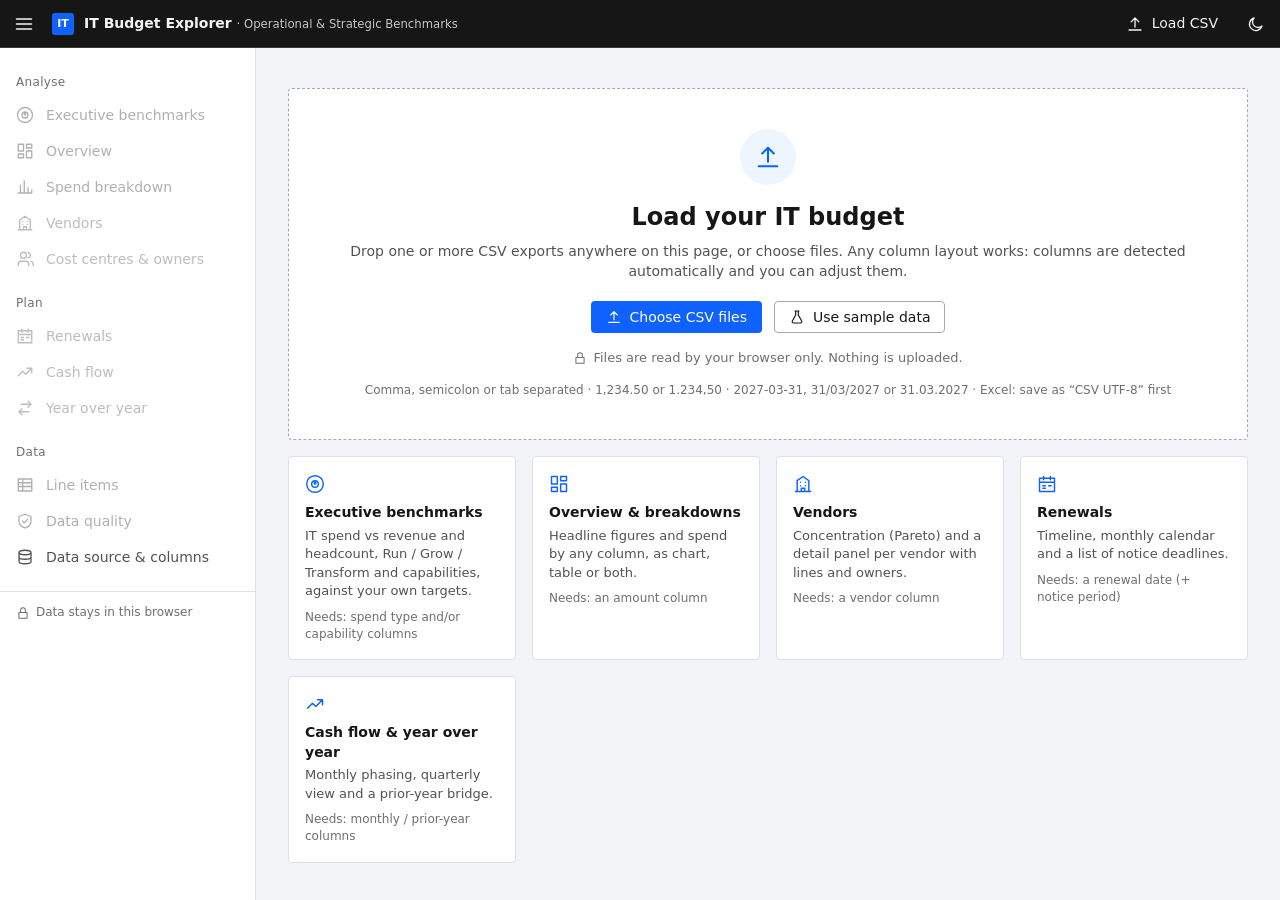
==== projects/it-budget-dashboard/explorer/budget-explorer.html @ b2c14c20 "feat: integrate Gemini's executive benchmarks into the budget explorer Adds the Executive benchmarks" ====
<!doctype html>
<html lang="en">
<head>
<meta charset="utf-8">
<meta name="viewport" content="width=device-width, initial-scale=1">
<title>IT Budget Explorer</title>
<meta name="description" content="Explore an IT budget for licences, services and hardware from any CSV. Includes Executive Benchmarks. Runs entirely in the browser.">
<style>
/* =====================================================================
   Design tokens. Structure follows IBM Carbon (UI shell, data table,
   tags, categorical palette) and Fluent 2 (overlay drawer). No external
   fonts or libraries, so the page works offline on a locked-down network.
   ===================================================================== */
:root {
  --font: "IBM Plex Sans", "Segoe UI", system-ui, -apple-system, Roboto, "Helvetica Neue", Arial, sans-serif;
  --bg:#f2f4f8; --layer:#ffffff; --layer-2:#f6f7f9; --layer-hover:#e8ebef; --selected:#e0e6ee;
  --border:#dde1e6; --border-strong:#a2a9b0; --text:#161616; --text-2:#525252; --text-3:#6f6f6f;
  --primary:#0f62fe; --primary-hover:#0050e6; --primary-weak:#edf5ff; --link:#0f62fe; --on-primary:#ffffff;
  --header:#161616; --header-text:#f4f4f4; --header-2:#c6c6c6; --header-hover:#2c2c2c; --header-border:#393939;
  --nav-bg:#ffffff; --scrim:rgba(22,22,22,.5);
  --bar:#0f62fe; --other:#a8a8a8; --grid:#e8e8e8; --up:#da1e28; --down:#198038;
  --run:#0f62fe; --grow:#8a3ffc; --transform:#007d79; --rgt-ink:#ffffff;
  --c1:#6929c4; --c2:#1192e8; --c3:#005d5d; --c4:#9f1853; --c5:#fa4d56; --c6:#570408; --c7:#198038; --c8:#002d9c;
  --urg-passed:#da1e28; --urg-30:#eb6200; --urg-60:#d2a106; --urg-90:#8d8d8d; --urg-later:#78a9ff;
  --tag-red-bg:#ffd7d9; --tag-red:#a2191f; --tag-orange-bg:#ffe2cc; --tag-orange:#8a3800;
  --tag-yellow-bg:#fcf4d6; --tag-yellow:#684e00; --tag-green-bg:#defbe6; --tag-green:#0e6027;
  --tag-blue-bg:#d0e2ff; --tag-blue:#0043ce; --tag-gray-bg:#e0e0e0; --tag-gray:#393939;
  --tag-purple-bg:#e8daff; --tag-purple:#6929c4;
  --shadow-drawer:-8px 0 24px rgba(0,0,0,.18); --radius:4px; color-scheme:light;
}
@media (prefers-color-scheme: dark) { :root:not([data-theme="light"]) {
  --bg:#161616; --layer:#262626; --layer-2:#2e2e2e; --layer-hover:#333333; --selected:#393939;
  --border:#393939; --border-strong:#6f6f6f; --text:#f4f4f4; --text-2:#c6c6c6; --text-3:#8d8d8d;
  --primary:#0f62fe; --primary-hover:#0353e9; --primary-weak:#0b2350; --link:#78a9ff;
  --header:#161616; --header-border:#393939; --nav-bg:#1e1e1e; --scrim:rgba(0,0,0,.6);
  --bar:#4589ff; --other:#6f6f6f; --grid:#333333; --up:#fa4d56; --down:#42be65;
  --run:#78a9ff; --grow:#be95ff; --transform:#3ddbd9; --rgt-ink:#161616;
  --c1:#8a3ffc; --c2:#33b1ff; --c3:#08bdba; --c4:#ff7eb6; --c5:#fa4d56; --c6:#d4bbff; --c7:#6fdc8c; --c8:#4589ff;
  --urg-later:#4589ff;
  --tag-red-bg:#a2191f; --tag-red:#ffd7d9; --tag-orange-bg:#8a3800; --tag-orange:#ffe2cc;
  --tag-yellow-bg:#684e00; --tag-yellow:#fcf4d6; --tag-green-bg:#0e6027; --tag-green:#defbe6;
  --tag-blue-bg:#0043ce; --tag-blue:#d0e2ff; --tag-gray-bg:#525252; --tag-gray:#f4f4f4;
  --tag-purple-bg:#6929c4; --tag-purple:#e8daff; --shadow-drawer:-8px 0 24px rgba(0,0,0,.5); color-scheme:dark; } }
:root[data-theme="dark"] {
  --bg:#161616; --layer:#262626; --layer-2:#2e2e2e; --layer-hover:#333333; --selected:#393939;
  --border:#393939; --border-strong:#6f6f6f; --text:#f4f4f4; --text-2:#c6c6c6; --text-3:#8d8d8d;
  --primary:#0f62fe; --primary-hover:#0353e9; --primary-weak:#0b2350; --link:#78a9ff;
  --header:#161616; --header-border:#393939; --nav-bg:#1e1e1e; --scrim:rgba(0,0,0,.6);
  --bar:#4589ff; --other:#6f6f6f; --grid:#333333; --up:#fa4d56; --down:#42be65;
  --run:#78a9ff; --grow:#be95ff; --transform:#3ddbd9; --rgt-ink:#161616;
  --c1:#8a3ffc; --c2:#33b1ff; --c3:#08bdba; --c4:#ff7eb6; --c5:#fa4d56; --c6:#d4bbff; --c7:#6fdc8c; --c8:#4589ff;
  --urg-later:#4589ff;
  --tag-red-bg:#a2191f; --tag-red:#ffd7d9; --tag-orange-bg:#8a3800; --tag-orange:#ffe2cc;
  --tag-yellow-bg:#684e00; --tag-yellow:#fcf4d6; --tag-green-bg:#0e6027; --tag-green:#defbe6;
  --tag-blue-bg:#0043ce; --tag-blue:#d0e2ff; --tag-gray-bg:#525252; --tag-gray:#f4f4f4;
  --tag-purple-bg:#6929c4; --tag-purple:#e8daff; --shadow-drawer:-8px 0 24px rgba(0,0,0,.5); color-scheme:dark; }

* { box-sizing:border-box; }
html, body { height:100%; }
body { margin:0; background:var(--bg); color:var(--text); font:14px/1.43 var(--font); font-variant-numeric:tabular-nums; -webkit-text-size-adjust:100%; }
button, input, select { font:inherit; color:inherit; }
button { cursor:pointer; }
a { color:var(--link); text-decoration:none; } a:hover { text-decoration:underline; }
:focus-visible { outline:2px solid var(--primary); outline-offset:-2px; }
[hidden] { display:none !important; }
.icon { flex:none; vertical-align:middle; }

/* ---------- shell ---------- */
.shell { display:grid; grid-template-rows:48px minmax(0,1fr); grid-template-columns:256px minmax(0,1fr); height:100vh; }
body.nav-collapsed .shell { grid-template-columns:48px minmax(0,1fr); }
.topbar { grid-column:1 / -1; display:flex; align-items:center; background:var(--header); color:var(--header-text); border-bottom:1px solid var(--header-border); min-width:0; }
.tb-btn { height:48px; min-width:48px; display:inline-flex; align-items:center; justify-content:center; gap:8px; background:none; border:0; color:var(--header-text); padding:0 14px; }
.tb-btn:hover { background:var(--header-hover); }
.tb-btn:focus-visible { outline:2px solid #fff; outline-offset:-2px; }
.brand { display:flex; align-items:center; gap:10px; padding:0 16px 0 4px; font-weight:600; white-space:nowrap; min-width:0; overflow:hidden; }
.brand-mark { width:22px; height:22px; border-radius:3px; background:var(--primary); display:grid; place-items:center; font-size:11px; font-weight:700; color:#fff; flex:none; }
.brand small { font-weight:400; color:var(--header-2); }
.dataset { display:flex; align-items:center; gap:8px; min-width:0; padding:0 16px; border-left:1px solid var(--header-border); height:100%; color:var(--header-2); font-size:13px; }
.dataset span { overflow:hidden; text-overflow:ellipsis; white-space:nowrap; }
.tb-spacer { flex:1; }

.sidenav { grid-row:2; background:var(--nav-bg); border-right:1px solid var(--border); overflow-y:auto; overflow-x:hidden; padding:8px 0 16px; }
.nav-group { margin-top:12px; }
.nav-h { font-size:12px; color:var(--text-3); padding:6px 16px; letter-spacing:.32px; white-space:nowrap; }
.nav-a { position:relative; display:flex; align-items:center; gap:12px; height:36px; padding:0 16px; color:var(--text-2); text-decoration:none !important; white-space:nowrap; }
.nav-a:hover { background:var(--layer-hover); color:var(--text); }
.nav-a[aria-current="page"] { background:var(--selected); color:var(--text); font-weight:600; }
.nav-a[aria-current="page"]::before { content:""; position:absolute; left:0; top:0; bottom:0; width:3px; background:var(--primary); }
.nav-a.muted { color:var(--text-3); }
.nav-a.disabled { pointer-events:none; opacity:.45; }
.nav-a .nav-l { flex:1; overflow:hidden; text-overflow:ellipsis; }
.nav-badge { font-size:11px; font-weight:600; min-width:20px; height:18px; padding:0 6px; border-radius:9px; display:inline-grid; place-items:center; background:var(--tag-gray-bg); color:var(--tag-gray); }
.nav-badge.red { background:var(--urg-passed); color:#fff; }
body.nav-collapsed .nav-h, body.nav-collapsed .nav-l, body.nav-collapsed .nav-badge { display:none; }
body.nav-collapsed .nav-a { padding:0; justify-content:center; }
.nav-foot { border-top:1px solid var(--border); margin-top:16px; padding:12px 16px; font-size:12px; color:var(--text-3); display:flex; gap:6px; align-items:center; }
body.nav-collapsed .nav-foot { display:none; }
.nav-scrim { display:none; }

.main { grid-row:2; overflow:auto; min-width:0; }
.page { max-width:1480px; margin:0 auto; padding:16px 32px 48px; }

@media (max-width:1055px) {
  .shell, body.nav-collapsed .shell { grid-template-columns:minmax(0,1fr); }
  .sidenav { position:fixed; top:48px; bottom:0; left:0; width:256px; z-index:40; transform:translateX(-100%); transition:transform .18s ease; }
  body.nav-open .sidenav { transform:none; box-shadow:8px 0 24px rgba(0,0,0,.2); }
  body.nav-open .nav-scrim { display:block; position:fixed; inset:48px 0 0 0; background:var(--scrim); z-index:39; }
  body.nav-collapsed .nav-h, body.nav-collapsed .nav-l, body.nav-collapsed .nav-badge { display:revert; }
  body.nav-collapsed .nav-foot { display:flex; }
  body.nav-collapsed .nav-a { padding:0 16px; justify-content:flex-start; }
  .page { padding:12px 16px 40px; }
  .dataset { display:none; }
}
@media (max-width:560px) { .brand small, .tb-label { display:none; } }

/* ---------- page header ---------- */
.crumbs { font-size:12px; color:var(--text-3); display:flex; gap:6px; align-items:center; flex-wrap:wrap; margin:4px 0 6px; }
.crumbs a { color:var(--text-2); }
.page-head { display:flex; justify-content:space-between; align-items:flex-end; gap:16px; flex-wrap:wrap; margin-bottom:12px; }
.page-t { font-size:24px; line-height:32px; font-weight:600; margin:0; }
.page-s { color:var(--text-2); margin:4px 0 0; max-width:900px; }
.page-a { display:flex; gap:8px; flex-wrap:wrap; }

/* ---------- buttons, inputs, tags ---------- */
.btn { display:inline-flex; align-items:center; gap:8px; height:32px; padding:0 14px; border-radius:var(--radius); border:1px solid transparent; font-size:14px; white-space:nowrap; text-decoration:none !important; }
.btn.primary { background:var(--primary); color:var(--on-primary); }
.btn.primary:hover { background:var(--primary-hover); }
.btn.secondary { background:var(--layer); border-color:var(--border-strong); color:var(--text); }
.btn.secondary:hover { background:var(--layer-hover); }
.btn.ghost { background:none; color:var(--link); padding:0 10px; }
.btn.ghost:hover { background:var(--layer-hover); }
.btn.sm { height:26px; padding:0 10px; font-size:13px; }
.btn:disabled { opacity:.45; cursor:not-allowed; }
.icon-btn { width:32px; height:32px; display:inline-grid; place-items:center; border:0; background:none; border-radius:var(--radius); color:var(--text-2); }
.icon-btn:hover:not(:disabled) { background:var(--layer-hover); color:var(--text); }
.icon-btn:disabled { opacity:.35; cursor:not-allowed; }
.select, .input { height:32px; border:1px solid var(--border); border-bottom-color:var(--border-strong); background:var(--layer-2); border-radius:2px; padding:0 8px; min-width:0; width:100%; color:var(--text); }
.select:hover, .input:hover { background:var(--layer-hover); }
.input-icon { position:relative; display:block; }
.input-icon .icon { position:absolute; left:8px; top:8px; color:var(--text-3); pointer-events:none; }
.input-icon .input { padding-left:30px; }
.tag { display:inline-flex; align-items:center; gap:4px; height:20px; padding:0 8px; border-radius:10px; font-size:12px; font-weight:500; white-space:nowrap; background:var(--tag-gray-bg); color:var(--tag-gray); }
.tag.red { background:var(--tag-red-bg); color:var(--tag-red); } .tag.orange { background:var(--tag-orange-bg); color:var(--tag-orange); }
.tag.yellow { background:var(--tag-yellow-bg); color:var(--tag-yellow); } .tag.green { background:var(--tag-green-bg); color:var(--tag-green); }
.tag.blue { background:var(--tag-blue-bg); color:var(--tag-blue); } .tag.purple { background:var(--tag-purple-bg); color:var(--tag-purple); }
.seg { display:inline-flex; border:1px solid var(--border-strong); border-radius:var(--radius); overflow:hidden; flex-wrap:wrap; }
.seg button { border:0; background:var(--layer); height:30px; padding:0 12px; font-size:13px; color:var(--text-2); border-right:1px solid var(--border); }
.seg button:last-child { border-right:0; }
.seg button:hover { background:var(--layer-hover); }
.seg button[aria-pressed="true"] { background:var(--primary-weak); color:var(--link); font-weight:600; box-shadow:inset 0 -2px 0 var(--primary); }
.seg .n { color:var(--text-3); font-weight:400; margin-left:6px; }
.tabs { display:flex; border-bottom:1px solid var(--border); margin-bottom:16px; overflow-x:auto; }
.tabs button { background:none; border:0; height:40px; padding:0 16px; color:var(--text-2); border-bottom:2px solid transparent; margin-bottom:-1px; white-space:nowrap; }
.tabs button:hover { color:var(--text); background:var(--layer-hover); }
.tabs button[aria-selected="true"] { color:var(--text); font-weight:600; border-bottom-color:var(--primary); }
.swatch { display:inline-block; width:10px; height:10px; border-radius:2px; flex:none; }
.dot-sw { display:inline-block; width:10px; height:10px; border-radius:50%; flex:none; }
.sw-label { display:inline-flex; gap:6px; align-items:center; }

/* ---------- filter bar (Fiori-style filter header) ---------- */
.filterbar { position:sticky; top:0; z-index:10; background:var(--bg); padding:10px 0 12px; margin-bottom:16px; border-bottom:1px solid var(--border); }
.fb-row { display:grid; grid-template-columns:repeat(auto-fit, minmax(150px, 1fr)); gap:8px 12px; align-items:end; }
.fb-field { display:flex; flex-direction:column; gap:4px; min-width:0; }
.fb-l { font-size:12px; color:var(--text-2); overflow:hidden; text-overflow:ellipsis; white-space:nowrap; }
.fb-search { grid-column:span 2; }
.fb-actions { display:flex; gap:4px; align-items:center; }
.fb-chips { display:flex; flex-wrap:wrap; gap:6px; margin-top:10px; align-items:center; font-size:12px; color:var(--text-3); }
.chip { display:inline-flex; align-items:center; gap:6px; height:24px; padding:0 4px 0 10px; border-radius:12px; background:var(--tag-blue-bg); color:var(--tag-blue); border:0; font-size:12px; }
.chip .x { display:inline-grid; place-items:center; width:18px; height:18px; border-radius:50%; }
.chip:hover .x { background:rgba(0,0,0,.12); }
@media (max-width:640px) { .fb-search { grid-column:1 / -1; } .filterbar { position:static; } }

/* ---------- cards, KPIs ---------- */
.grid { display:grid; gap:16px; margin-bottom:16px; }
.g2 { grid-template-columns:repeat(auto-fit, minmax(min(100%, 480px), 1fr)); }
.card { background:var(--layer); border:1px solid var(--border); border-radius:var(--radius); min-width:0; display:flex; flex-direction:column; }
.grid > .card, .grid > section { min-width:0; }
.card + .card { margin-top:16px; }
.grid > .card + .card { margin-top:0; }
.card-h { display:flex; justify-content:space-between; align-items:flex-start; gap:12px; padding:14px 16px 0; }
.card-t { font-size:16px; line-height:22px; font-weight:600; margin:0; }
.card-s { font-size:12px; color:var(--text-3); margin:2px 0 0; }
.card-a { display:flex; gap:8px; align-items:center; flex-wrap:wrap; }
.card-b { padding:12px 16px 16px; flex:1; min-width:0; }
.card-b.flush { padding:12px 0 0; }
.card-f { border-top:1px solid var(--border); padding:10px 16px; font-size:13px; display:flex; justify-content:flex-end; gap:8px; align-items:center; }
.link { display:inline-flex; align-items:center; gap:4px; }

.kpis { display:grid; grid-template-columns:repeat(auto-fit, minmax(200px, 1fr)); gap:16px; margin-bottom:16px; }
.kpi { background:var(--layer); border:1px solid var(--border); border-radius:var(--radius); padding:14px 16px 12px; position:relative; min-width:0; display:flex; flex-direction:column; overflow:hidden; }
.kpi::before { content:""; position:absolute; left:0; top:0; right:0; height:3px; background:var(--kpi-accent, transparent); }
.kpi.alert { --kpi-accent:var(--urg-passed); }
.kpi-l { font-size:12px; color:var(--text-2); display:flex; justify-content:space-between; gap:6px; }
.kpi-v { font-size:28px; line-height:36px; font-weight:600; margin:4px 0 2px; overflow-wrap:anywhere; }
.kpi-m { display:flex; gap:8px; align-items:center; flex-wrap:wrap; font-size:12px; color:var(--text-3); min-height:20px; }
.kpi .spark { margin-top:auto; padding-top:8px; }
a.kpi { color:inherit; text-decoration:none; } a.kpi:hover { border-color:var(--border-strong); background:var(--layer-2); }

/* ---------- bars ---------- */
.hbars { display:grid; gap:2px; }
.hb { display:grid; grid-template-columns:minmax(90px, 30%) minmax(40px,1fr) 92px 42px; align-items:center; gap:10px; background:none; border:0; padding:4px 6px; border-radius:2px; text-align:left; width:100%; min-height:28px; }
button.hb:hover { background:var(--layer-hover); }
.hb.active { background:var(--primary-weak); box-shadow:inset 3px 0 0 var(--primary); }
.hb-name { overflow:hidden; text-overflow:ellipsis; white-space:nowrap; font-size:13px; }
button.hb-name { background:none; border:0; padding:0; text-align:left; color:var(--link); }
.hb-track { height:12px; background:var(--layer-2); overflow:hidden; display:flex; }
.hb-fill { display:block; height:100%; background:var(--bar); flex:none; }
.hb.static .hb-fill { background:var(--other); }
.hb-val { text-align:right; font-size:13px; }
.hb-pct { text-align:right; font-size:12px; color:var(--text-3); }
.stack { display:flex; height:12px; overflow:hidden; background:var(--layer-2); width:100%; }
.stack span { display:block; height:100%; min-width:0; }
.stack.tall { height:20px; }
.stack.mini { height:8px; width:96px; display:inline-flex; vertical-align:middle; }
.stack-seg:hover, .stack-seg:focus { filter:brightness(1.15); outline:none; }
.legend { display:flex; flex-wrap:wrap; gap:6px 16px; font-size:12px; color:var(--text-2); margin-bottom:10px; align-items:center; }
.legend > span { display:inline-flex; align-items:center; gap:6px; }
.empty-mini { color:var(--text-3); font-size:13px; padding:12px 0; }
@media (max-width:640px) { .hb { grid-template-columns:minmax(80px, 38%) 1fr 84px; } .hb-pct { display:none; } }

/* ---------- executive benchmarks ---------- */
.co-strip { display:grid; grid-template-columns:repeat(3, minmax(0, 1fr)); gap:12px 16px; align-items:start; }
.co-strip .helper { white-space:normal; }
@media (max-width:760px) { .co-strip { grid-template-columns:1fr; } }
.targets { margin-top:14px; border-top:1px solid var(--border); padding-top:10px; }
.targets > summary { cursor:pointer; color:var(--link); font-size:13px; }
.target-grid { display:grid; grid-template-columns:repeat(auto-fit, minmax(150px, 1fr)); gap:12px; margin-top:10px; }
.rgt { display:grid; grid-template-columns:56px minmax(0, 1fr); gap:8px 12px; align-items:center; padding:4px 16px 14px; font-size:12px; color:var(--text-2); }
.rgt-bar { display:flex; height:24px; overflow:hidden; background:var(--layer-2); border-radius:2px; }
.rgt-bar.target { height:10px; }
.rgt-seg { height:100%; display:flex; align-items:center; justify-content:center; color:var(--rgt-ink); font-size:11px; font-weight:600; overflow:hidden; white-space:nowrap; min-width:0; }
.rgt-seg.none { color:var(--text); }
#cap-table td, #cap-table th { padding-left:10px; padding-right:10px; }

/* ---------- charts ---------- */
.chart { width:100%; overflow-x:auto; }
.chart svg { display:block; width:100%; height:auto; min-width:560px; }
.chart.small svg { min-width:0; }
svg text { fill:var(--text-3); font-size:11px; font-family:var(--font); }
svg .gridline { stroke:var(--grid); }
svg .axis { stroke:var(--border-strong); }
svg .today { stroke:var(--text); stroke-dasharray:3 3; }
svg .today-label { fill:var(--text); font-weight:600; }
svg .bar-label { fill:var(--text-2); font-weight:600; }
svg .connector { stroke:var(--text-3); stroke-dasharray:2 2; }
svg .ref { stroke:var(--text-3); stroke-dasharray:4 3; }
svg .line { fill:none; stroke:var(--text); stroke-width:2; }
svg .line-pt { fill:var(--layer); stroke:var(--text); stroke-width:1.5; }
svg .dot { stroke:var(--layer); stroke-width:1.5; cursor:pointer; }
svg .dot:hover, svg .dot:focus { stroke:var(--text); outline:none; }
svg [tabindex]:focus { outline:none; stroke:var(--text); stroke-width:1.5; }
svg rect[tabindex] { cursor:pointer; }
svg .band { fill:var(--layer-2); }
.spark svg { width:100%; height:32px; display:block; }
.spark .area { fill:var(--primary-weak); } .spark .ln { fill:none; stroke:var(--primary); stroke-width:1.5; }

/* ---------- data table (Carbon-style) ---------- */
.dt-wrap { overflow:auto; max-height:var(--dt-max, none); border-top:1px solid var(--border); }
table.dt { border-collapse:separate; border-spacing:0; width:100%; font-size:13px; }
.dt th { position:sticky; top:0; z-index:2; background:var(--layer-2); color:var(--text); font-weight:600; text-align:left; height:36px; padding:0 12px; border-bottom:1px solid var(--border); white-space:nowrap; }
.dt td { padding:10px 12px; border-bottom:1px solid var(--border); vertical-align:top; }
.dt.compact td { padding:6px 12px; }
.dt tbody tr:hover td { background:var(--layer-hover); }
.dt tr.clickable { cursor:pointer; }
.dt tr.clickable:focus-visible { outline:2px solid var(--primary); outline-offset:-2px; }
.dt tr.hl td { background:var(--tag-yellow-bg); }
.dt tfoot td { position:sticky; bottom:0; background:var(--layer-2); font-weight:600; border-top:1px solid var(--border-strong); border-bottom:0; height:36px; padding:0 12px; white-space:nowrap; }
.dt .num { text-align:right; white-space:nowrap; }
.dt .strong { font-weight:600; }
.dt .muted, .muted { color:var(--text-3); }
.dt .wrap { min-width:180px; }
.dt .sort { background:none; border:0; padding:0; font-weight:600; display:inline-flex; gap:4px; align-items:center; color:inherit; }
.dt .sort::after { content:"⇅"; font-size:11px; color:var(--text-3); }
.dt .sort[aria-sort="ascending"]::after { content:"↑"; color:var(--text); }
.dt .sort[aria-sort="descending"]::after { content:"↓"; color:var(--text); }
.dt .empty-cell { text-align:center; color:var(--text-3); padding:24px; }
.heat { position:relative; display:block; }
.heat > i { position:absolute; inset:-3px -6px; background:var(--primary); border-radius:2px; pointer-events:none; }
.heat > span { position:relative; }
.table-bar { display:flex; justify-content:space-between; align-items:center; gap:12px; flex-wrap:wrap; padding:0 16px 12px; font-size:13px; color:var(--text-2); }
.pager { display:flex; align-items:center; gap:8px; justify-content:flex-end; padding:8px 16px; border-top:1px solid var(--border); font-size:13px; color:var(--text-2); flex-wrap:wrap; }
.pager .select { width:auto; height:28px; }

/* ---------- renewals calendar ---------- */
.cal { display:grid; grid-template-columns:repeat(auto-fill, minmax(230px, 1fr)); gap:12px; }
.cal-m { border:1px solid var(--border); border-radius:var(--radius); background:var(--layer); display:flex; flex-direction:column; min-width:0; }
.cal-m.over { border-color:var(--urg-passed); box-shadow:inset 0 3px 0 var(--urg-passed); }
.cal-h { display:flex; justify-content:space-between; align-items:center; padding:10px 12px; border-bottom:1px solid var(--border); background:var(--layer-2); }
.cal-v { font-size:20px; font-weight:600; padding:8px 12px 2px; }
.cal-list { list-style:none; margin:0; padding:4px 0 8px; }
.cal-list button { width:100%; display:flex; gap:8px; justify-content:space-between; align-items:center; border:0; background:none; padding:4px 12px; font-size:12px; text-align:left; }
.cal-list button:hover { background:var(--layer-hover); }
.cal-list .nm { overflow:hidden; text-overflow:ellipsis; white-space:nowrap; flex:1; }
.cal-more { font-size:12px; color:var(--text-3); padding:0 12px 10px; }
.cal-empty { color:var(--text-3); font-size:12px; padding:8px 12px 12px; }

/* ---------- drawer (Fluent 2 overlay drawer) ---------- */
.scrim { position:fixed; inset:0; background:var(--scrim); z-index:60; }
.drawer { position:fixed; top:0; right:0; bottom:0; width:min(560px, 100vw); background:var(--layer); z-index:61; display:flex; flex-direction:column; box-shadow:var(--shadow-drawer); animation:slidein .18s ease; }
@keyframes slidein { from { transform:translateX(24px); opacity:.6; } to { transform:none; opacity:1; } }
.drawer-h { display:flex; justify-content:space-between; align-items:flex-start; gap:12px; padding:16px 16px 12px 24px; border-bottom:1px solid var(--border); }
.drawer-t { margin:0; font-size:20px; line-height:28px; font-weight:600; }
.drawer-s { margin:2px 0 0; color:var(--text-2); font-size:13px; }
.drawer-b { flex:1; overflow-y:auto; padding:16px 24px 24px; }
.drawer-f { display:flex; gap:8px; justify-content:flex-end; padding:12px 24px; border-top:1px solid var(--border); background:var(--layer-2); flex-wrap:wrap; }
.d-sec { margin-top:20px; }
.d-sec h3 { font-size:14px; font-weight:600; margin:0 0 8px; }
.stats { display:grid; grid-template-columns:repeat(auto-fit, minmax(120px, 1fr)); gap:1px; background:var(--border); border:1px solid var(--border); }
.stat { background:var(--layer); padding:10px 12px; }
.stat-l { font-size:12px; color:var(--text-3); }
.stat-v { font-size:18px; font-weight:600; margin-top:2px; }
dl.kv { display:grid; grid-template-columns:minmax(120px, 40%) 1fr; margin:0; font-size:13px; }
dl.kv dt, dl.kv dd { padding:6px 0; border-bottom:1px solid var(--border); margin:0; }
dl.kv dt { color:var(--text-2); padding-right:12px; }
dl.kv dd { overflow-wrap:anywhere; }

/* ---------- landing / empty states ---------- */
.landing { max-width:980px; margin:24px auto; }
.hero { background:var(--layer); border:1px dashed var(--border-strong); border-radius:var(--radius); padding:40px 32px; text-align:center; }
body.dragging .hero { border-color:var(--primary); background:var(--primary-weak); }
.hero-icon { width:56px; height:56px; border-radius:50%; background:var(--primary-weak); color:var(--primary); display:grid; place-items:center; margin:0 auto 16px; }
.hero .page-s { margin:8px auto 20px; }
.btn-row { display:flex; gap:12px; justify-content:center; flex-wrap:wrap; }
.privacy { color:var(--text-3); font-size:13px; margin:16px 0 0; display:inline-flex; gap:6px; align-items:center; }
.features { display:grid; grid-template-columns:repeat(auto-fit, minmax(210px, 1fr)); gap:16px; margin-top:16px; }
.feature { background:var(--layer); border:1px solid var(--border); border-radius:var(--radius); padding:16px; }
.feature .icon { color:var(--primary); }
.feature h3 { font-size:14px; margin:8px 0 4px; }
.feature p { margin:0; font-size:13px; color:var(--text-2); }
.feature .needs { margin-top:8px; font-size:12px; color:var(--text-3); }
.empty-state { text-align:center; padding:56px 24px; }
.empty-state .hero-icon { background:var(--layer-2); color:var(--text-3); }
.empty-state h2 { font-size:20px; margin:0 0 6px; font-weight:600; }
.empty-state p { color:var(--text-2); max-width:560px; margin:0 auto 16px; }
.notice { display:flex; gap:10px; align-items:flex-start; padding:10px 14px; border-left:3px solid var(--primary); background:var(--primary-weak); font-size:13px; margin-bottom:16px; }
.notice.warn { border-left-color:var(--urg-60); background:var(--tag-yellow-bg); color:var(--tag-yellow); }

/* ---------- data source form ---------- */
.form-grid { display:grid; grid-template-columns:minmax(140px, 34%) minmax(0,1fr); gap:10px 16px; align-items:start; }
.form-grid > label { font-size:13px; padding-top:6px; }
.form-grid .req::after { content:" *"; color:var(--urg-passed); }
.helper { font-size:12px; color:var(--text-3); margin-top:3px; overflow:hidden; text-overflow:ellipsis; white-space:nowrap; }
.map-cols { display:grid; grid-template-columns:repeat(auto-fit, minmax(min(100%, 440px), 1fr)); gap:10px 32px; }
.action-bar { position:sticky; bottom:0; display:flex; justify-content:flex-end; gap:8px; padding:12px 16px; background:var(--layer); border:1px solid var(--border); border-radius:var(--radius); margin-top:16px; z-index:5; }
.ring text { font-size:22px; font-weight:600; fill:var(--text); }

/* ---------- misc ---------- */
.tooltip { position:fixed; z-index:80; pointer-events:none; background:var(--text); color:var(--bg); padding:8px 10px; border-radius:2px; font-size:12px; max-width:320px; line-height:1.45; box-shadow:0 2px 6px rgba(0,0,0,.2); }
.tooltip b { display:block; font-size:13px; }
.toast { position:fixed; right:16px; bottom:16px; z-index:90; background:var(--text); color:var(--bg); padding:12px 16px; border-left:3px solid var(--down); border-radius:2px; font-size:13px; box-shadow:0 2px 8px rgba(0,0,0,.25); max-width:420px; }
body.dragging::after { content:"Drop CSV files to load"; position:fixed; inset:0; display:grid; place-items:center; font-size:22px; font-weight:600; color:var(--text); background:color-mix(in srgb, var(--bg) 82%, transparent); border:3px dashed var(--primary); z-index:100; pointer-events:none; }
.foot { color:var(--text-3); font-size:12px; margin-top:24px; }
@media print { .topbar, .sidenav, .filterbar, .page-a, .action-bar { display:none !important; } .shell { display:block; height:auto; } .main { overflow:visible; } }
</style>
</head>
<body>
<div class="shell">
  <header class="topbar">
    <button class="tb-btn" type="button" id="nav-toggle" aria-label="Collapse navigation" title="Collapse navigation"></button>
    <div class="brand"><span class="brand-mark" aria-hidden="true">IT</span><span>IT Budget Explorer <small>· Operational &amp; Strategic Benchmarks</small></span></div>
    <div class="dataset" id="dataset" hidden></div>
    <div class="tb-spacer"></div>
    <button class="tb-btn" type="button" id="tb-load" title="Load CSV files"></button>
    <button class="tb-btn" type="button" id="tb-theme" aria-label="Switch light or dark theme" title="Switch light or dark theme"></button>
  </header>
  <nav class="sidenav" id="sidenav" aria-label="Side navigation"></nav>
  <div class="nav-scrim" id="nav-scrim"></div>
  <main class="main" id="main" tabindex="-1"></main>
</div>
<div class="scrim" id="scrim" hidden></div>
<aside class="drawer" id="drawer" role="dialog" aria-modal="true" aria-labelledby="drawer-title" hidden></aside>
<div class="tooltip" id="tooltip" role="tooltip" hidden></div>
<div class="toast" id="toast" role="status" hidden></div>
<input type="file" id="file-input" accept=".csv,.txt,.tsv,text/csv" multiple hidden>

<script type="text/plain" id="sample-csv">line_id,vendor,product_or_service,category,cost_pool,tower,cost_centre,owner,business_capability,spend_category,annual_budget,currency,capex_opex,contract_start,contract_end,renewal_date,auto_renew,notice_period_days,billing_frequency,licence_qty,unit_price,prior_year_budget,jan,feb,mar,apr,may,jun,jul,aug,sep,oct,nov,dec,notes
IT-001,Northwind Software,Office productivity suite,Licence,Software,End user,IT-Workplace,Head of Workplace,Enterprise IT,Run,486000,EUR,OPEX,2024-02-29,2027-02-28,2027-03-01,N,30,Annual,1800,270.0,532500,0,0,486000,0,0,0,0,0,0,0,0,0,
IT-002,Northwind Software,Server & database licences,Licence,Software,Infrastructure,IT-Infra,Head of Infrastructure,Enterprise IT,Run,212000,EUR,OPEX,2026-06-15,2027-06-14,2027-06-15,Y,90,Annual,64,3312.5,197000,0,0,0,0,0,212000,0,0,0,0,0,0,
IT-003,Northwind Software,Enterprise support agreement,Service,Outside services,Infrastructure,IT-Infra,Head of Infrastructure,Enterprise IT,Run,95000,EUR,OPEX,2025-02-19,2027-02-18,2027-02-19,Y,60,Annual,,,96500,0,95000,0,0,0,0,0,0,0,0,0,0,
IT-004,Contoso Cloud,IaaS compute & storage commitment,Service,Cloud services,Infrastructure,IT-Infra,Head of Infrastructure,Enterprise IT,Grow,640000,EUR,OPEX,2025-10-24,2027-10-23,2027-10-24,N,60,Monthly,,,709000,,,,,,,,,,,,,3-year commit; true-up in Q4.
IT-005,Contoso Cloud,Managed Kubernetes platform,Service,Cloud services,Application,IT-Apps,Head of Applications,Enterprise IT,Grow,118000,EUR,OPEX,2024-12-09,2027-12-08,2027-12-09,Y,60,Monthly,,,,,,,,,,,,,,,,
IT-006,Fabrikam Security,Endpoint detection & response,Licence,Software,Security,IT-Security,CISO,Enterprise IT,Run,156000,EUR,OPEX,2025-01-31,2027-01-30,2027-01-31,Y,60,Annual,2100,74.29,168500,156000,0,0,0,0,0,0,0,0,0,0,0,
IT-007,Fabrikam Security,Managed SOC service,Service,Outside services,Security,IT-Security,CISO,Enterprise IT,Run,240000,EUR,OPEX,2023-12-31,2026-12-30,2026-12-31,Y,90,Quarterly,,,206500,60000.0,0,0,60000.0,0,0,60000.0,0,0,60000.0,0,0,
IT-008,Fabrikam Security,Annual penetration testing,Service,Outside services,Security,IT-Security,CISO,Enterprise IT,Run,45000,EUR,OPEX,,,,,,One-off,,,48500,0,0,0,0,0,0,0,0,45000,0,0,0,
IT-009,Tailspin Networks,SD-WAN service (32 sites),Service,Telecom,Network,IT-Infra,Network Manager,Enterprise IT,Run,210000,EUR,OPEX,2026-12-02,2027-12-01,2027-12-02,Y,60,Monthly,,,211500,,,,,,,,,,,,,
IT-010,Tailspin Networks,Core switch maintenance,Service,Hardware maintenance,Network,IT-Infra,Network Manager,Enterprise IT,Run,38000,EUR,OPEX,2023-12-21,2026-12-20,2026-12-21,Y,60,Annual,,,33000,,,,,,,,,,,,,
IT-011,Tailspin Networks,Campus Wi-Fi refresh,Hardware,Hardware,Network,IT-Infra,Network Manager,Enterprise IT,Grow,180000,EUR,CAPEX,,,,,,One-off,,,,0,0,180000,0,0,0,0,0,0,0,0,0,
IT-012,Wingtip Telecom,Mobile voice & data plans,Service,Telecom,End user,IT-Workplace,Head of Workplace,Enterprise IT,Run,132000,EUR,OPEX,2024-12-15,2027-12-14,2027-12-15,Y,60,Monthly,950,138.95,137000,,,,,,,,,,,,,
IT-013,Wingtip Telecom,Internet transit & MPLS,Service,Telecom,Network,IT-Infra,Network Manager,Enterprise IT,Run,88000,EUR,OPEX,2026-04-08,2027-04-07,2027-04-08,N,90,Monthly,,,79500,,,,,,,,,,,,,
IT-014,Adatum Analytics,BI platform licences,Licence,Software,Data,IT-Data,Head of Data,Enterprise IT,Grow,74000,EUR,OPEX,2024-09-03,2027-09-02,2027-09-03,N,90,Annual,420,176.19,69000,0,0,0,0,0,0,0,0,74000,0,0,0,
IT-015,Adatum Analytics,Data warehouse consumption,Service,Cloud services,Data,IT-Data,Head of Data,Enterprise IT,Grow,165000,EUR,OPEX,2024-12-08,2026-12-07,2026-12-08,Y,30,Monthly,,,174000,,,,,,,,,,,,,
IT-016,Litware Collaboration,Video conferencing rooms,Licence,Software,End user,IT-Workplace,Head of Workplace,Enterprise IT,Run,42000,EUR,OPEX,2026-10-25,2027-10-24,2027-10-25,Y,30,Annual,60,700.0,38000,0,0,0,0,0,0,0,0,0,42000,0,0,
IT-017,Litware Collaboration,Team chat enterprise plan,Licence,Software,End user,IT-Workplace,,Enterprise IT,Run,58000,EUR,OPEX,2024-01-25,2027-01-24,2027-01-25,N,60,Annual,1800,30,63500,58000,0,0,0,0,0,0,0,0,0,0,0,Owner left the company; needs reassignment.
IT-018,Proseware HR,HR & payroll SaaS,Licence,Software,Application,IT-Apps,Head of Applications,G&A,Run,128000,EUR,OPEX,2025-10-07,2027-10-06,2027-10-07,Y,60,Annual,2000,64.0,144000,0,0,0,0,0,0,0,0,0,128000,0,0,
IT-019,Woodgrove Finance Apps,ERP subscription (Kit Assembly),Licence,Software,Application,IT-Apps,Head of Applications,ERP & Supply Chain,Run,395000,EUR,OPEX,2024-03-31,2027-03-30,2027-03-31,Y,90,Annual,350,1128.57,383500,0,0,395000,0,0,0,0,0,0,0,0,0,
IT-020,Adventure Works Planning,Supply chain planning & routing,Service,Outside services,Application,IT-Apps,Head of Applications,ERP & Supply Chain,Grow,220000,EUR,OPEX,2026-06-02,2027-06-01,2027-06-02,Y,60,Monthly,,,195000,,,,,,,,,,,,,
IT-021,Woodgrove Finance Apps,ERP premium support,Service,Outside services,Application,IT-Apps,Head of Applications,ERP & Supply Chain,Run,61000,EUR,OPEX,2024-09-26,2027-09-25,2027-09-26,Y,30,Annual,,,63500,0,0,0,0,0,0,0,0,61000,0,0,0,
IT-022,Coho Hardware Services,Laptop fleet maintenance,Service,Hardware maintenance,End user,IT-Workplace,Head of Workplace,Enterprise IT,Run,76000,EUR,OPEX,2026-10-13,2027-10-12,2027-10-13,N,90,Annual,,,79500,0,0,0,0,0,0,0,0,0,76000,0,0,
IT-023,Coho Hardware Services,Laptop refresh (25% of fleet),Hardware,Hardware,End user,IT-Workplace,Head of Workplace,Enterprise IT,Grow,310000,EUR,CAPEX,,,,,,One-off,,,281000,0,0,0,0,310000,0,0,0,0,0,0,0,Phased with the 4-year device lifecycle.
IT-024,Coho Hardware Services,Printer managed service,Service,Outside services,End user,,,Enterprise IT,Run,24000,EUR,OPEX,2024-01-05,2027-01-04,2027-01-05,Y,60,Quarterly,,,26500,6000.0,0,0,6000.0,0,0,6000.0,0,0,6000.0,0,0,
IT-025,Fourth Coffee Consulting,IT service desk (outsourced),Service,Outside services,End user,IT-Workplace,Head of Workplace,Enterprise IT,Run,360000,EUR,OPEX,2025-07-05,2027-07-04,2027-07-05,Y,30,Monthly,,,333000,,,,,,,,,,,,,
IT-026,Fourth Coffee Consulting,Architecture advisory retainer,Service,Outside services,Application,IT-Apps,CIO Office,Enterprise IT,Run,48000,EUR,OPEX,2024-05-21,2027-05-20,2027-05-21,Y,30,Quarterly,,,47500,12000.0,0,0,12000.0,0,0,12000.0,0,0,12000.0,0,0,
IT-027,Relecloud Hosting,Colocation (2 racks),Service,Outside services,Infrastructure,IT-Infra,Head of Infrastructure,Enterprise IT,Run,72000,EUR,OPEX,2025-12-03,2026-12-02,2026-12-03,Y,90,Monthly,,,69500,,,,,,,,,,,,,
IT-028,Relecloud Hosting,Disaster recovery site,Service,Cloud services,Infrastructure,IT-Infra,Head of Infrastructure,Enterprise IT,Run,96000,EUR,OPEX,2026-04-17,2027-04-16,2027-04-17,Y,30,Monthly,,,89000,,,,,,,,,,,,,
IT-029,VanArsdel Monitoring,APM & observability platform,Licence,Software,Infrastructure,IT-Infra,Head of Infrastructure,Enterprise IT,Run,138000,EUR,OPEX,2026-03-31,2027-03-30,2027-03-31,Y,60,Annual,,,142000,0,0,138000,0,0,0,0,0,0,0,0,0,
IT-030,VanArsdel Monitoring,Log management ingestion,Service,Cloud services,Infrastructure,IT-Infra,Head of Infrastructure,Enterprise IT,Run,54000,EUR,OPEX,2026-04-18,2027-04-17,2027-04-18,Y,60,Monthly,,,56500,,,,,,,,,,,,,
IT-031,Lamna Backup,Backup & recovery licences,Licence,Software,Infrastructure,IT-Infra,Head of Infrastructure,Enterprise IT,Run,67000,EUR,OPEX,2024-09-30,2026-09-29,2026-09-30,Y,60,Annual,,,73500,,,,,,,,,,,,,
IT-032,Trey Research,Analyst research subscription,Licence,Outside services,Application,IT-Apps,CIO Office,Enterprise IT,Grow,39000,EUR,OPEX,2025-12-10,2026-12-09,2026-12-10,N,90,Annual,3,13000.0,44000,,,,,,,,,,,,,
IT-033,Graphic Design Institute,Design software seats,Licence,Software,End user,IT-Workplace,,Commercial,Run,26000,EUR,OPEX,2025-03-08,2027-03-07,2027-03-08,Y,60,Annual,40,650.0,24000,0,0,26000,0,0,0,0,0,0,0,0,0,
IT-034,Alpine Identity,Identity & access management,Licence,Software,Security,IT-Security,CISO,Enterprise IT,Run,112000,EUR,OPEX,2024-01-01,2026-12-31,2027-01-01,Y,90,Annual,2100,53.33,122000,112000,0,0,0,0,0,0,0,0,0,0,0,
IT-035,Alpine Identity,Privileged access management,Licence,Software,Security,IT-Security,CISO,Enterprise IT,Run,48000,EUR,OPEX,2023-12-24,2026-12-23,2026-12-24,Y,30,Annual,80,600.0,,,,,,,,,,,,,,
IT-036,Humongous Code,Developer tooling & CI seats,Licence,Software,Application,IT-Apps,Head of Applications,Enterprise IT,Run,52000,EUR,OPEX,2026-02-27,2027-02-26,2027-02-27,Y,30,Annual,160,325.0,53500,0,52000,0,0,0,0,0,0,0,0,0,0,
IT-037,Humongous Code,Source code security scanning,Licence,Software,Security,IT-Security,CISO,Enterprise IT,Run,34000,EUR,OPEX,2024-10-21,2027-10-20,2027-10-21,Y,60,Annual,160,212.5,,0,0,0,0,0,0,0,0,0,34000,0,0,
IT-038,Datum Contact Centre,Contact centre platform,Licence,Software,Application,IT-Apps,Head of Applications,Commercial,Run,142000,EUR,OPEX,2026-11-13,2027-11-12,2027-11-13,N,30,Annual,180,788.89,124500,0,0,0,0,0,0,0,0,0,0,142000,0,
IT-039,Lucerne Legal Tech,Contract management system,Licence,Software,Application,IT-Apps,Head of Applications,G&A,Run,36000,EUR,OPEX,2025-11-19,2027-11-18,2027-11-19,N,90,Annual,60,600.0,35500,0,0,0,0,0,0,0,0,0,0,36000,0,
IT-040,Litware Collaboration,Legacy phone system maintenance,Service,Hardware maintenance,Network,IT-Infra,Network Manager,Enterprise IT,Run,0,EUR,OPEX,,,,,,Annual,,,41000,,,,,,,,,,,,,Cancelled: not renewing.
IT-041,Tailspin Networks,Legacy firewall support,Service,Hardware maintenance,Security,IT-Security,CISO,Enterprise IT,Run,0,EUR,OPEX,,,,,,Annual,,,22000,,,,,,,,,,,,,Cancelled: not renewing.
IT-042,Southridge AI,Enterprise AI search & governance,Service,Cloud services,Application,IT-Apps,CIO Office,Enterprise IT,Transform,180000,EUR,OPEX,2026-09-30,2027-09-29,2027-09-30,N,30,Annual,,,0,0,0,0,0,0,0,0,0,180000,0,0,0,Strategic deployment for contextual knowledge search.
IT-043,Wide World Revenue AI,Revenue intelligence (AI),Licence,Software,Application,IT-Apps,Head of Applications,Commercial,Transform,120000,EUR,OPEX,2026-08-15,2027-08-14,2027-08-15,N,30,Annual,,,0,0,0,0,0,0,0,0,120000,0,0,0,0,Sales intelligence.</script>
<script>
(function () {
'use strict';

/* =====================================================================
   IT Budget Explorer: single file, no dependencies, works from file://
   1 helpers · 2 CSV · 3 profiling & column detection · 4 records
   5 shell (nav, header, filters, drawer) · 6 charts · 7 pages · 8 wiring
   ===================================================================== */

// ================================================================ 1. helpers
const LOCALE = 'en-GB', SVGNS = 'http://www.w3.org/2000/svg', BLANK = '(blank)', DAY = 864e5;
const MONTHS = ['jan','feb','mar','apr','may','jun','jul','aug','sep','oct','nov','dec'];
const PALETTE = ['--c1','--c2','--c3','--c4','--c5','--c6','--c7','--c8'];
const URGENCY = [
  { key:'passed', label:'Overdue', max:-1, color:'--urg-passed', tag:'red' },
  { key:'d30', label:'≤ 30 days', max:30, color:'--urg-30', tag:'orange' },
  { key:'d60', label:'31–60 days', max:60, color:'--urg-60', tag:'yellow' },
  { key:'d90', label:'61–90 days', max:90, color:'--urg-90', tag:'gray' },
  { key:'later', label:'> 90 days', max:Infinity, color:'--urg-later', tag:'blue' },
];
const ICONS = {
  menu:'M3 6h18M3 12h18M3 18h18', close:'M6 6l12 12M18 6L6 18', upload:'M12 16V4M7 9l5-5 5 5M4 20h16',
  download:'M12 4v12M7 11l5 5 5-5M4 20h16', moon:'M20 14.5A8.5 8.5 0 1 1 9.5 4a7 7 0 0 0 10.5 10.5z',
  search:'M11 18a7 7 0 1 0 0-14 7 7 0 0 0 0 14zM21 21l-5-5', arrow:'M5 12h14M13 6l6 6-6 6',
  benchmark:'M12 22a10 10 0 1 0 0-20 10 10 0 0 0 0 20zM12 16a4 4 0 1 0 0-8 4 4 0 0 0 0 8zM12 12a1 1 0 1 0 0-2 1 1 0 0 0 0 2z',
  overview:'M3 3h7v9H3zM14 3h7v5h-7zM14 12h7v9h-7zM3 16h7v5H3z', breakdown:'M3 20h18M6 20V10M11 20V4M16 20v-7M21 20v-4',
  vendors:'M3 21h18M5 21V8l7-5 7 5v13M9 10h.01M15 10h.01M9 14h.01M15 14h.01M10 21v-4h4v4',
  org:'M17 21v-2a4 4 0 0 0-4-4H7a4 4 0 0 0-4 4v2M10 11a4 4 0 1 0 0-8 4 4 0 0 0 0 8zM23 21v-2a4 4 0 0 0-3-3.87M16 3.13a4 4 0 0 1 0 7.75',
  calendar:'M3 5h18v16H3zM3 10h18M8 3v4M16 3v4M7 14h3M7 17h3M14 14h3', cash:'M3 17l6-6 4 4 8-8M15 7h6v6',
  compare:'M7 7h13M16 3l4 4-4 4M17 17H4M8 13l-4 4 4 4', table:'M3 4h18v16H3zM3 9h18M3 14h18M9 4v16',
  quality:'M12 3l8 3v6c0 5-3.5 8-8 9-4.5-1-8-4-8-9V6zM8.5 12l2.5 2.5 4.5-5',
  source:'M4 6c0-1.7 3.6-3 8-3s8 1.3 8 3-3.6 3-8 3-8-1.3-8-3zM4 6v12c0 1.7 3.6 3 8 3s8-1.3 8-3V6M4 12c0 1.7 3.6 3 8 3s8-1.3 8-3',
  lock:'M5 11h14v10H5zM8 11V7a4 4 0 0 1 8 0v4', info:'M12 21a9 9 0 1 0 0-18 9 9 0 0 0 0 18zM12 11v6M12 7.5v.01',
  flask:'M9 3h6M10 3v6l-5 9a2 2 0 0 0 1.7 3h10.6a2 2 0 0 0 1.7-3l-5-9V3', chevl:'M15 6l-6 6 6 6', chevr:'M9 6l6 6-6 6',
  warn:'M12 3l10 18H2zM12 10v5M12 18v.01',
};
const $ = (id) => document.getElementById(id);
function make(ns, tag, attrs, kids) {
  const el = ns ? document.createElementNS(ns, tag) : document.createElement(tag);
  for (const [k, v] of Object.entries(attrs || {})) {
    if (v == null || v === false) continue;
    if (k.startsWith('on')) el.addEventListener(k.slice(2), v);
    else el.setAttribute(k, v === true ? '' : v);
  }
  for (const c of kids.flat(Infinity)) { if (c == null || c === false) continue; el.append(c instanceof Node ? c : String(c)); }
  return el;
}
const h = (t, a, ...k) => make(null, t, a, k);
const s = (t, a, ...k) => make(SVGNS, t, a, k);
const icon = (name, size = 16) => s('svg', { class:'icon', width:size, height:size, viewBox:'0 0 24 24', fill:'none', stroke:'currentColor',
  'stroke-width':1.75, 'stroke-linecap':'round', 'stroke-linejoin':'round', 'aria-hidden':'true' }, s('path', { d:ICONS[name] }));
const sum = (arr, fn) => arr.reduce((a, x) => a + (fn(x) || 0), 0);
const cv = (name) => `var(${name})`;
const store = {
  get(k) { try { return JSON.parse(localStorage.getItem('itbx2:' + k)); } catch (e) { return null; } },
  set(k, v) { try { localStorage.setItem('itbx2:' + k, JSON.stringify(v)); } catch (e) { /* storage unavailable */ } },
};
const todayDay = () => { const d = new Date(); return Date.UTC(d.getFullYear(), d.getMonth(), d.getDate()) / DAY; };
const dayToISO = (d) => new Date(d * DAY).toISOString().slice(0, 10);
const isoToDay = (iso) => Date.parse(iso + 'T00:00:00Z') / DAY;
const fmtDay = (d) => (d == null || !isFinite(d) ? '—' : new Date(d * DAY).toLocaleDateString(LOCALE, { day:'numeric', month:'short', year:'numeric', timeZone:'UTC' }));
const fmtPct = (x, d = 0) => (x == null || !isFinite(x) ? '—' : (x * 100).toFixed(d) + '%');
const fmtSignedPct = (x) => (x == null || !isFinite(x) ? '—' : (x > 0 ? '+' : x < 0 ? '−' : '') + Math.abs(x * 100).toFixed(1) + '%');
const fmtInt = (x) => new Intl.NumberFormat(LOCALE).format(x);
let money, moneyC;
function setCurrency(code) {
  try {
    money = new Intl.NumberFormat(LOCALE, code ? { style:'currency', currency:code, maximumFractionDigits:0 } : { maximumFractionDigits:0 });
    moneyC = new Intl.NumberFormat(LOCALE, code ? { style:'currency', currency:code, notation:'compact', maximumFractionDigits:1 } : { notation:'compact', maximumFractionDigits:1 });
  } catch (e) { setCurrency(''); }
}
setCurrency('');
const fmtMoney = (x) => (x == null || !isFinite(x) ? '—' : money.format(x));
const fmtC = (x) => (x == null || !isFinite(x) ? '—' : moneyC.format(x));
const fmtSigned = (x) => (x > 0 ? '+' : x < 0 ? '−' : '') + fmtC(Math.abs(x));
const mname = (m) => new Date(Date.UTC(2000, m, 1)).toLocaleDateString(LOCALE, { month:'short', timeZone:'UTC' });
function niceTicks(max, n = 4) {
  if (!(max > 0)) return { max:1, ticks:[0, 1] };
  const raw = max / n, mag = Math.pow(10, Math.floor(Math.log10(raw)));
  const step = [1, 2, 2.5, 5, 10].map((m) => m * mag).find((x) => x >= raw);
  const top = Math.ceil(max / step - 1e-9) * step, ticks = [];
  for (let t = 0; t <= top + step / 2; t += step) ticks.push(t);
  return { max:top, ticks };
}
const tag = (text, color = 'gray', title) => h('span', { class:'tag ' + color, title }, text);
const btn = (label, kind, onclick, ic, extra = {}) => h('button', { type:'button', class:'btn ' + kind, onclick, ...extra }, ic ? icon(ic) : null, label);
const linkTo = (page, text) => h('a', { href:'#/' + page, class:'link' }, text, icon('arrow', 14));

// tooltip & toast
const tip = $('tooltip');
function showTip(el, parts) {
  tip.replaceChildren(...parts.filter(Boolean).map((p, i) => (i === 0 ? h('b', {}, p) : h('div', {}, p))));
  tip.hidden = false;
  const r = el.getBoundingClientRect(), tw = tip.offsetWidth, th = tip.offsetHeight;
  let x = r.right + 10, y = r.top + r.height / 2 - th / 2;
  if (x + tw > innerWidth - 8) x = r.left - tw - 10;
  if (x < 8) x = Math.max(8, Math.min(innerWidth - tw - 8, r.left));
  tip.style.left = x + 'px'; tip.style.top = Math.max(8, Math.min(innerHeight - th - 8, y)) + 'px';
}
const hideTip = () => { tip.hidden = true; };
function withTip(el, fn) {
  el.addEventListener('mouseenter', () => showTip(el, fn())); el.addEventListener('focus', () => showTip(el, fn()));
  el.addEventListener('mouseleave', hideTip); el.addEventListener('blur', hideTip);
  return el;
}
let toastTimer;
function toast(msg) { const t = $('toast'); t.textContent = msg; t.hidden = false; clearTimeout(toastTimer); toastTimer = setTimeout(() => { t.hidden = true; }, 3500); }

// Executive benchmark targets are the user's own assumptions. These defaults are illustrative
// placeholders, NOT published benchmarks: replace them with figures from a benchmark source the
// company subscribes to (e.g. Gartner IT Key Metrics, Avasant / Computer Economics). Percentages are
// stored as whole numbers (6 = 6%). Company figures are kept in localStorage only, never in the file.
const TARGET_DEFAULTS = { pctRev:6, perFte:14000, run:65, grow:20, transform:15 };
const RGT = [
  { key:'run', label:'Run', note:'operate and maintain', color:'var(--run)' },
  { key:'grow', label:'Grow', note:'scale and expand', color:'var(--grow)' },
  { key:'transform', label:'Transform', note:'new capabilities', color:'var(--transform)' },
  { key:'none', label:'Unclassified', note:'blank or unrecognised', color:'var(--other)' },
];

// ================================================================ 2. CSV
function detectDelimiter(text) {
  const lines = text.split(/\r?\n/).filter((l) => l.trim()).slice(0, 10);
  let best = ',', bestScore = -1;
  for (const d of [',', ';', '\t', '|']) {
    const counts = lines.map((line) => { let n = 0, q = false; for (const ch of line) { if (ch === '"') q = !q; else if (!q && ch === d) n++; } return n; });
    const score = Math.max(...counts, 0) * 10 + counts.filter((c) => c > 0).length;
    if (score > bestScore) { bestScore = score; best = d; }
  }
  return best;
}
function parseCSV(text) {
  text = text.replace(/^﻿/, '');
  const d = detectDelimiter(text);
  const rows = []; let row = [], f = '', q = false;
  for (let i = 0; i < text.length; i++) {
    const c = text[i];
    if (q) { if (c === '"') { if (text[i + 1] === '"') { f += '"'; i++; } else q = false; } else f += c; }
    else if (c === '"' && f.trim() === '') { q = true; f = ''; }
    else if (c === d) { row.push(f); f = ''; }
    else if (c === '\n' || c === '\r') { if (c === '\r' && text[i + 1] === '\n') i++; row.push(f); rows.push(row); row = []; f = ''; }
    else f += c;
  }
  if (f !== '' || row.length) { row.push(f); rows.push(row); }
  const data = rows.map((r) => r.map((x) => x.trim())).filter((r) => r.some((x) => x !== ''));
  if (!data.length) return { delimiter:d, headers:[], rows:[], skipped:0 };
  const width = Math.max(...data.map((r) => r.filter((x) => x !== '').length));
  const hi = data.findIndex((r) => r.filter((x) => x !== '').length >= Math.max(2, width / 2));
  const seen = new Map();
  const headers = data[hi].map((x, i) => {
    const name = x || `Column ${i + 1}`;
    const n = (seen.get(name.toLowerCase()) || 0) + 1; seen.set(name.toLowerCase(), n);
    return n > 1 ? `${name} (${n})` : name;
  });
  const body = data.slice(hi + 1).map((r) => headers.map((_, i) => r[i] ?? ''));
  const kept = body.filter((r) => !/^(grand\s+)?totals?:?$/i.test(r.find((x) => x !== '') || ''));
  return { delimiter:d, headers, rows:kept, skipped:hi + (body.length - kept.length) };
}
function combine(parsed) {
  const headers = [], index = new Map(), key = (x) => x.trim().toLowerCase();
  for (const p of parsed) for (const hd of p.headers) if (!index.has(key(hd))) { index.set(key(hd), headers.length); headers.push(hd); }
  const multi = parsed.length > 1;
  if (multi) headers.push('Source file');
  const rows = [];
  for (const p of parsed) for (const r of p.rows) {
    const out = new Array(headers.length).fill('');
    p.headers.forEach((hd, i) => { out[index.get(key(hd))] = r[i] ?? ''; });
    if (multi) out[headers.length - 1] = p.name;
    rows.push(out);
  }
  return { headers, rows };
}

// ================================================================ 3. profiling & column detection
function cleanNum(raw) {
  let t = String(raw).trim(); if (!t) return null;
  let neg = false;
  if (/^\(.*\)$/.test(t)) { neg = true; t = t.slice(1, -1); }
  t = t.replace(/[\s\u00a0'’€$£¥]|EUR|USD|GBP|CHF|SEK|NOK|DKK|INR|AUD|CAD/gi, '');
  if (t.endsWith('-')) { neg = true; t = t.slice(0, -1); }
  if (t.startsWith('-')) { neg = !neg; t = t.slice(1); }
  return { t, neg };
}
function parseNum(raw, dec) {
  const c = cleanNum(raw); if (!c) return null;
  let t = c.t;
  t = dec === ',' ? t.replace(/\./g, '').replace(',', '.') : t.replace(/,/g, '');
  if (!/^\d*\.?\d+(e[-+]?\d+)?$/i.test(t)) return NaN;
  const n = parseFloat(t); return c.neg ? -n : n;
}
function detectDecimal(values) {
  let eu = 0, us = 0;
  for (const raw of values.slice(0, 500)) {
    const c = cleanNum(raw); if (!c) continue;
    if (/^\d{1,3}(\.\d{3})+(,\d+)?$/.test(c.t) || /^\d+,\d{1,2}$/.test(c.t)) eu++;
    else if (/^\d{1,3}(,\d{3})+(\.\d+)?$/.test(c.t) || /^\d+\.\d+$/.test(c.t)) us++;
  }
  return eu > us ? ',' : '.';
}
const MONTH_RE = /(jan|feb|mar|apr|may|jun|jul|aug|sep|oct|nov|dec)[a-z]*\.?/i;
const RE_ISO = /^(\d{4})-(\d{1,2})-(\d{1,2})(?:[T\s].*)?$/;
const RE_NUM = /^(\d{1,2})[\/.\-](\d{1,2})[\/.\-](\d{2}|\d{4})$/;
const RE_DMON = /^(\d{1,2})[\s\-]+([a-z]{3,9})\.?[\s\-,]+(\d{2,4})$/i;
const RE_MOND = /^([a-z]{3,9})\.?\s+(\d{1,2}),?\s+(\d{4})$/i;
const y4 = (y) => (y.length === 2 ? 2000 + +y : +y);
const monOf = (name) => { const m = name.match(MONTH_RE); return m ? MONTHS.indexOf(m[1].toLowerCase()) : -1; };
function mkDay(y, m, d) {
  if (m < 0 || m > 11 || d < 1 || d > 31) return NaN;
  const t = Date.UTC(y, m, d);
  return new Date(t).getUTCMonth() === m ? t / DAY : NaN;
}
function parseDate(raw, order) {
  const t = String(raw).trim(); if (!t) return null;
  let m;
  if ((m = t.match(RE_ISO))) return mkDay(+m[1], +m[2] - 1, +m[3]);
  if ((m = t.match(RE_NUM))) return order === 'mdy' ? mkDay(y4(m[3]), +m[1] - 1, +m[2]) : mkDay(y4(m[3]), +m[2] - 1, +m[1]);
  if ((m = t.match(RE_DMON))) return mkDay(y4(m[3]), monOf(m[2]), +m[1]);
  if ((m = t.match(RE_MOND))) return mkDay(+m[3], monOf(m[1]), +m[2]);
  return NaN;
}
function detectDateOrder(values) {
  let dmy = 0, mdy = 0;
  for (const raw of values.slice(0, 500)) {
    const m = String(raw).trim().match(RE_NUM); if (!m) continue;
    if (+m[1] > 12) dmy++; else if (+m[2] > 12) mdy++;
  }
  return mdy > dmy ? 'mdy' : 'dmy';
}
function monthIndex(header) {
  const t = header.trim().toLowerCase();
  let m = t.match(/^(jan|feb|mar|apr|may|jun|jul|aug|sep|oct|nov|dec)[a-z]*\.?(?:[\s_\-\/'’]*(?:fy)?\d{2,4})?$/);
  if (m) return MONTHS.indexOf(m[1]);
  if ((m = t.match(/^(?:fy)?\d{4}[-\/_\s](0?[1-9]|1[0-2])$/))) return +m[1] - 1;
  if ((m = t.match(/^(?:m|p|period\s*|month\s*)(0?[1-9]|1[0-2])$/))) return +m[1] - 1;
  return -1;
}
function profile(headers, rows) {
  return headers.map((header, ci) => {
    const vals = rows.map((r) => r[ci]).filter((x) => x !== '');
    const dec = detectDecimal(vals), order = detectDateOrder(vals);
    const numOk = vals.filter((x) => Number.isFinite(parseNum(x, dec))).length;
    const dateOk = vals.filter((x) => /[\-\/.\s]/.test(x) && Number.isFinite(parseDate(x, order))).length;
    const n = vals.length || 1;
    const type = vals.length && dateOk / n >= 0.8 ? 'date' : vals.length && numOk / n >= 0.8 ? 'number' : 'text';
    return { header, ci, type, dec, order, filled:vals.length, uniq:new Set(vals).size,
      total:type === 'number' ? sum(vals, (x) => parseNum(x, dec)) : 0,
      month:type === 'number' ? monthIndex(header) : -1, sample:vals.slice(0, 3) };
  });
}
const ROLES = [
  { key:'amount', label:'Budget amount', type:'number', required:true, help:'The figure every view adds up.' },
  { key:'prior', label:'Prior-year amount', type:'number', help:'Enables Year over year.' },
  { key:'vendor', label:'Vendor / supplier', type:'text', help:'Enables Vendors.', re:/vendor|supplier|publisher|provider|manufacturer|partner|company|contractor/i },
  { key:'item', label:'Product / service', type:'text', help:'Names each line.', re:/product|service|description|item|application|software|title|name|detail/i },
  { key:'category', label:'Category', type:'text', help:'Colours used across charts.', re:/categor|^type$|^line[\s_-]*type|class|kind|licen[cs]e[\s_-]*type/i },
  { key:'pool', label:'Cost pool / spend type', type:'text', re:/cost[\s_-]*pool|pool|spend[\s_-]*type|cost[\s_-]*type|expense[\s_-]*type|account/i },
  { key:'costcentre', label:'Cost centre / department', type:'text', help:'Enables Cost centres & owners.', re:/cost[\s_-]*cent|department|dept|business[\s_-]*unit|\bbu\b|division|team|function/i },
  { key:'owner', label:'Owner', type:'text', re:/owner|holder|manager|responsible|accountable|contact/i },
  { key:'capability', label:'Business capability', type:'text', help:'Groups spend by capability on Executive benchmarks.', re:/capabilit|domain|function/i },
  { key:'spend_cat', label:'Spend type (Run / Grow / Transform)', type:'text', help:'Enables the Run / Grow / Transform split.', re:/run.*grow|spend[\s_-]*(cat|type)|transform|investment[\s_-]*(type|class)|\brgt\b/i },
  { key:'capex', label:'CAPEX / OPEX', type:'text', re:/capex|opex/i },
  { key:'renewal', label:'Renewal / end date', type:'date', help:'Enables Renewals.', re:[/renew/i, /expir/i, /end[\s_-]*date|contract[\s_-]*end|term[\s_-]*end|\bend\b|due/i] },
  { key:'notice', label:'Notice period (days)', type:'number', help:'Deadline = renewal − notice.', re:/notice/i },
  { key:'auto', label:'Auto-renews (Y/N)', type:'text', re:/auto/i },
  { key:'id', label:'Line ID', type:'any', re:/^(line[\s_-]*)?id$|^ref(erence)?\b|^#$|^no\.?$|^item[\s_-]*no/i },
];
const NOT_AMOUNT = /unit|qty|quantity|seats|count|notice|days|%|percent|rate|price[\s_-]*per|users|id$|number|year$/i;
const AMOUNT_RE = /budget|amount|cost|spend|value|total|eur|usd|gbp|plan|forecast|\bfy\b|fy\d/i;
const PRIOR_RE = /prior|previous|last[\s_-]*year|\bpy\b|\bly\b|actual|current[\s_-]*year/i;
const yearOf = (hd) => { const m = hd.match(/(?:fy\s*)?(20\d{2})|fy\s*(\d{2})\b/i); return m ? +(m[1] || 2000 + +m[2]) : null; };
function guessMapping(prof) {
  const map = {}, used = new Set();
  const take = (key, ci) => { if (ci != null && ci >= 0) { map[key] = ci; used.add(ci); } };
  const nums = prof.filter((p) => p.type === 'number' && p.month < 0 && !NOT_AMOUNT.test(p.header));
  const amountish = nums.filter((p) => AMOUNT_RE.test(p.header));
  const prior = amountish.find((p) => PRIOR_RE.test(p.header));
  const withYear = amountish.filter((p) => p !== prior && yearOf(p.header)).sort((a, b) => yearOf(b.header) - yearOf(a.header));
  if (withYear.length) {
    take('amount', withYear[0].ci);
    if (prior) take('prior', prior.ci); else if (withYear[1]) take('prior', withYear[1].ci);
  } else {
    const main = amountish.filter((p) => p !== prior).sort((a, b) => b.total - a.total)[0] || nums.filter((p) => p !== prior).sort((a, b) => b.total - a.total)[0];
    if (main) take('amount', main.ci);
    if (prior) take('prior', prior.ci);
  }
  for (const key of ['id', 'vendor', 'pool', 'category', 'costcentre', 'owner', 'capability', 'spend_cat', 'capex', 'renewal', 'notice', 'auto', 'item']) {
    const role = ROLES.find((r) => r.key === key);
    const fits = (p) => !used.has(p.ci) && p.month < 0 && (role.type === 'any' || p.type === role.type);
    let hit = null;
    for (const re of [].concat(role.re)) { hit = prof.find((p) => fits(p) && re.test(p.header)); if (hit) break; }
    if (hit) take(key, hit.ci);
  }
  if (map.item == null) {
    const t = prof.filter((p) => !used.has(p.ci) && p.type === 'text').sort((a, b) => b.uniq - a.uniq)[0];
    if (t) take('item', t.ci);
  }
  const months = new Array(12).fill(null);
  for (const p of prof) if (p.month >= 0 && months[p.month] == null) months[p.month] = p.ci;
  return { map, months };
}
function guessCurrency(prof, rows, ci) {
  if (ci == null) return '';
  const t = prof[ci].header + ' ' + rows.slice(0, 50).map((r) => r[ci]).join(' ');
  if (/€|\bEUR\b/i.test(t)) return 'EUR';
  if (/£|\bGBP\b/i.test(t)) return 'GBP';
  if (/\$|\bUSD\b/i.test(t)) return 'USD';
  const m = t.match(/\b(CHF|SEK|NOK|DKK|INR|AUD|CAD|JPY)\b/i);
  return m ? m[1].toUpperCase() : '';
}

// ================================================================ state
const S = {
  loaded:false, files:[], fileInfo:[], headers:[], rows:[], prof:[], map:{}, months:new Array(12).fill(null),
  opts:{ label:'', currency:'', asOf:dayToISO(todayDay()), fyStart:0, dateOrder:'auto', dec:'auto' },
  company:{ rev:null, fte:null, otherIt:null, t:{ ...TARGET_DEFAULTS } },
  recs:[], dims:[], colorDim:null, colorMap:new Map(),
  filters:{}, q:'', flag:null, page:'strategy',
  ui:{ groupBy:null, splitBy:null, bdView:'both', bSort:{ key:'value', dir:-1 }, vSort:{ key:'value', dir:-1 }, oSort:{ key:'value', dir:-1 },
    cSort:{ key:'value', dir:-1 }, lSort:{ key:null, dir:-1 }, lPage:0, lSize:50, density:'compact', renTab:'timeline', renSeg:'all',
    rSort:{ key:'deadline', dir:1 }, yoyTab:'increases', ySort:{ key:'d', dir:-1 }, qSort:{ key:'sev', dir:1 }, drawerReturn:null },
};
const sig = () => S.headers.join('\u241f');
{ const c = store.get('company'); if (c) S.company = { ...S.company, ...c, t:{ ...TARGET_DEFAULTS, ...(c.t || {}) } }; }
function defaultPage() { return ready() && (S.map.spend_cat != null || S.map.capability != null) ? 'strategy' : 'overview'; }
const ready = () => S.loaded && S.map.amount != null;
const hasMonths = () => S.months.filter((c) => c != null).length >= 2;
const asOfDay = () => isoToDay(S.opts.asOf);
const label = () => S.opts.label || 'Budget';
const colName = (key) => (S.map[key] == null ? null : S.headers[S.map[key]]);
// display names: "cost_pool" -> "Cost pool"; headers that already have capitals are kept as written
function pretty(hd) { return /^[a-z0-9]+([ _][a-z0-9]+)*$/.test(hd) ? (hd.charAt(0).toUpperCase() + hd.slice(1)).replace(/_/g, ' ') : hd; }
const hdr = (ci) => pretty(S.headers[ci]);
const low = (ci) => { const p = hdr(ci); return /^[A-Z][a-z]/.test(p) ? p.charAt(0).toLowerCase() + p.slice(1) : p; };

// ================================================================ 4. records
const CHECKS = [
  ['amount_bad', 'Amount is not a number (counted as 0)', 'error'],
  ['dup_id', 'Duplicate line ID', 'error'],
  ['amount_blank', 'Amount is blank', 'warning'],
  ['prior_bad', 'Prior-year amount is not a number', 'warning'],
  ['date_bad', 'Renewal date not recognised', 'warning'],
  ['no_owner', 'No owner', 'warning'],
  ['no_cc', 'No cost centre', 'warning'],
  ['renewal_passed', 'Renewal date already passed', 'warning'],
  ['auto_no_notice', 'Auto-renews but no notice period', 'warning'],
  ['phasing_mismatch', 'Monthly figures don’t add up to the amount', 'warning'],
  ['amount_neg', 'Negative amount (credit?)', 'info'],
  ['phasing_missing', 'No monthly figures (spread evenly)', 'info'],
];
const SEV = { error:{ label:'Error', tag:'red' }, warning:{ label:'Warning', tag:'yellow' }, info:{ label:'Info', tag:'blue' } };
function buildRecords() {
  const { map, prof, opts } = S;
  const dec = (ci) => (opts.dec === 'auto' ? prof[ci].dec : opts.dec);
  const ord = (ci) => (opts.dateOrder === 'auto' ? prof[ci].order : opts.dateOrder);
  const num = (r, key) => (map[key] == null ? null : parseNum(r[map[key]], dec(map[key])));
  const txt = (r, key) => (map[key] == null ? '' : r[map[key]]);
  const months = hasMonths(), ids = new Map(), AS = asOfDay();
  S.recs = S.rows.map((row, i) => {
    const flags = new Set();
    let amount = num(row, 'amount');
    if (amount == null) { flags.add('amount_blank'); amount = 0; } else if (!isFinite(amount)) { flags.add('amount_bad'); amount = 0; }
    if (amount < 0) flags.add('amount_neg');
    let prior = num(row, 'prior');
    if (prior != null && !isFinite(prior)) { flags.add('prior_bad'); prior = null; }
    let renewal = map.renewal == null ? null : parseDate(row[map.renewal], ord(map.renewal));
    if (renewal != null && !isFinite(renewal)) { flags.add('date_bad'); renewal = null; }
    let notice = num(row, 'notice'); if (notice != null && !isFinite(notice)) notice = null;
    const a = txt(row, 'auto').toLowerCase();
    const auto = /^(y|yes|true|1|x|ja|oui|si|sí)$/.test(a) ? true : /^(n|no|false|0|nein|non)$/.test(a) ? false : null;
    let monthly = null;
    if (months) {
      monthly = S.months.map((ci) => { if (ci == null) return 0; const x = parseNum(row[ci], dec(ci)); return isFinite(x) ? x || 0 : 0; });
      const ms = monthly.reduce((p, q) => p + q, 0);
      if (ms === 0 && amount) { monthly = null; flags.add('phasing_missing'); }
      else if (Math.abs(ms - amount) > Math.max(1, Math.abs(amount) * 0.005)) flags.add('phasing_mismatch');
    }
    const rec = { i, row, amount, prior, renewal, notice, auto, monthly, flags,
      deadline:renewal == null ? null : renewal - (notice || 0),
      vendor:txt(row, 'vendor'), item:txt(row, 'item'), owner:txt(row, 'owner'), costcentre:txt(row, 'costcentre'), id:txt(row, 'id') };
    if (map.owner != null && !rec.owner && amount) flags.add('no_owner');
    if (map.costcentre != null && !rec.costcentre && amount) flags.add('no_cc');
    if (renewal != null && renewal < AS && amount > 0) flags.add('renewal_passed');
    if (auto && renewal != null && notice == null && map.notice != null) flags.add('auto_no_notice');
    if (map.id != null && rec.id) ids.set(rec.id, (ids.get(rec.id) || 0) + 1);
    return rec;
  });
  for (const r of S.recs) if (r.id && ids.get(r.id) > 1) r.flags.add('dup_id');
}
function computeDims() {
  const n = S.rows.length, roleOf = new Map(Object.entries(S.map).map(([k, ci]) => [ci, k]));
  const pref = ['capability', 'spend_cat', 'category', 'pool', 'vendor', 'costcentre', 'owner', 'capex'];
  const ok = (p) => p.type === 'text' && p.filled >= n * 0.3 && p.uniq <= Math.max(60, n * 0.5) && (p.uniq < n * 0.9 || n < 10) && p.month < 0;
  const dims = S.prof.filter((p) => ok(p) || (pref.includes(roleOf.get(p.ci)) && p.type !== 'number'));
  dims.sort((a, b) => {
    const ra = pref.indexOf(roleOf.get(a.ci)), rb = pref.indexOf(roleOf.get(b.ci));
    return (ra < 0 ? 99 : ra) - (rb < 0 ? 99 : rb) || a.uniq - b.uniq;
  });
  S.dims = dims.map((p) => p.ci).filter((ci) => S.prof[ci].uniq > 1 || S.rows.some((r) => r[ci] === ''));
  const small = (ci) => ci != null && S.prof[ci].uniq >= 2 && S.prof[ci].uniq <= 8;
  S.colorDim = [S.map.category, S.map.capability, S.map.spend_cat, S.map.pool, S.map.capex, ...S.dims].find(small) ?? null;
  S.colorMap = new Map();
  if (S.colorDim != null) groupBy(S.recs, S.colorDim).forEach((g, i) => S.colorMap.set(g.key, PALETTE[i % PALETTE.length]));
  const saved = store.get('ui:' + sig()) || {};
  const g = [S.map.capability, S.map.pool, S.map.category, ...S.dims].find((ci) => ci != null && S.dims.includes(ci));
  S.ui.groupBy = S.dims.includes(saved.groupBy) ? saved.groupBy : (g ?? null);
  if ('splitBy' in saved && (saved.splitBy === null || (S.dims.includes(saved.splitBy) && saved.splitBy !== S.ui.groupBy))) S.ui.splitBy = saved.splitBy;
  else S.ui.splitBy = S.colorDim !== S.ui.groupBy ? S.colorDim : null;
}
const cell = (rec, ci) => rec.row[ci] || BLANK;
const colorOf = (val) => cv(S.colorMap.get(val) || '--other');
function groupBy(recs, ci) {
  const m = new Map();
  for (const r of recs) { const k = cell(r, ci); const g = m.get(k) || { key:k, value:0, count:0, prior:0, recs:[] }; g.value += r.amount; g.prior += r.prior || 0; g.count++; g.recs.push(r); m.set(k, g); }
  return [...m.values()].sort((a, b) => b.value - a.value || a.key.localeCompare(b.key));
}
function urgencyOf(r) {
  if (r.deadline == null || !(r.amount > 0)) return null;
  const days = Math.round(r.deadline - asOfDay());
  const u = days < 0 ? URGENCY[0] : URGENCY.slice(1).find((x) => days <= x.max);
  return { ...u, days };
}
const urgTag = (u) => tag(u.days < 0 ? `${-u.days} d overdue` : u.key === 'later' ? `in ${u.days} d` : `${u.days} d left`, u.tag, u.label);
function computeBridge(recs) {
  const b = { prior:0, added:0, increases:0, decreases:0, removed:0, next:0, newCount:0, removedCount:0 };
  for (const r of recs) {
    b.next += r.amount;
    if (r.prior == null || (r.prior === 0 && r.amount > 0)) { b.added += r.amount; if (r.amount) b.newCount++; continue; } // blank or zero prior = new spend
    b.prior += r.prior;
    if (r.amount === 0 && r.prior > 0) { b.removed += r.prior; b.removedCount++; }
    else if (r.amount > r.prior) b.increases += r.amount - r.prior;
    else b.decreases += r.prior - r.amount;
  }
  return b;
}
function qualityOf(recs) {
  const total = sum(recs, (r) => Math.abs(r.amount));
  const bad = new Set(CHECKS.filter((c) => c[2] !== 'info').map((c) => c[0]));
  const clean = sum(recs.filter((r) => ![...r.flags].some((f) => bad.has(f))), (r) => Math.abs(r.amount));
  const res = CHECKS.map(([k, lbl, sev]) => { const hit = recs.filter((r) => r.flags.has(k)); return { k, lbl, sev, n:hit.length, v:sum(hit, (r) => Math.abs(r.amount)) }; });
  return { score:total ? clean / total : 1, res, errors:sum(res.filter((x) => x.sev === 'error'), (x) => x.n), warnings:sum(res.filter((x) => x.sev === 'warning'), (x) => x.n) };
}
function vendorAgg(recs) {
  const m = new Map();
  for (const r of recs) {
    const k = cell(r, S.map.vendor);
    let g = m.get(k);
    if (!g) { g = { key:k, value:0, prior:0, priorN:0, count:0, owners:new Set(), next:null, nextU:null, parts:new Map(), recs:[] }; m.set(k, g); }
    g.value += r.amount; g.count++; g.recs.push(r);
    if (r.prior != null) { g.prior += r.prior; g.priorN++; }
    if (r.owner) g.owners.add(r.owner);
    const u = urgencyOf(r);
    if (u && (!g.next || r.deadline < g.next.deadline)) { g.next = r; g.nextU = u; }
    if (S.colorDim != null) { const ck = cell(r, S.colorDim); g.parts.set(ck, (g.parts.get(ck) || 0) + r.amount); }
  }
  return [...m.values()].sort((a, b) => b.value - a.value);
}

// ================================================================ 5. shell: pages, nav, header, filters, drawer
const PAGES = [
  { id:'strategy', label:'Executive benchmarks', icon:'benchmark', group:'Analyse', render:pageStrategy, insight:insStrategy },
  { id:'overview', label:'Overview', icon:'overview', group:'Analyse', render:pageOverview, insight:insOverview },
  { id:'breakdown', label:'Spend breakdown', icon:'breakdown', group:'Analyse', render:pageBreakdown, insight:insBreakdown },
  { id:'vendors', label:'Vendors', icon:'vendors', group:'Analyse', render:pageVendors, insight:insVendors,
    needs:() => S.map.vendor != null, needsText:'a vendor / supplier column' },
  { id:'organisation', label:'Cost centres & owners', icon:'org', group:'Analyse', render:pageOrganisation, insight:insOrg,
    needs:() => S.map.costcentre != null || S.map.owner != null, needsText:'a cost centre or owner column' },
  { id:'renewals', label:'Renewals', icon:'calendar', group:'Plan', render:pageRenewals, insight:insRenewals,
    needs:() => S.map.renewal != null, needsText:'a renewal or contract end date column' },
  { id:'cashflow', label:'Cash flow', icon:'cash', group:'Plan', render:pageCashflow, insight:insCashflow,
    needs:hasMonths, needsText:'monthly columns (Jan … Dec, or 2027-01 … 2027-12)' },
  { id:'yoy', label:'Year over year', icon:'compare', group:'Plan', render:pageYoy, insight:insYoy,
    needs:() => S.map.prior != null, needsText:'a prior-year amount column' },
  { id:'lines', label:'Line items', icon:'table', group:'Data', render:pageLines, insight:insLines },
  { id:'quality', label:'Data quality', icon:'quality', group:'Data', render:pageQuality, insight:insQuality },
  { id:'source', label:'Data source & columns', icon:'source', group:'Data', render:pageSource, insight:insSource, noFilters:true },
];
const pageById = (id) => PAGES.find((p) => p.id === id);

function renderNav() {
  const recs = ready() ? S.recs.filter(matches) : [];
  const badges = {};
  if (ready()) {
    if (S.map.renewal != null) {
      const us = recs.map(urgencyOf).filter((u) => u && u.max <= 90);
      if (us.length) badges.renewals = { n:us.length, red:us.some((u) => u.key === 'passed'), title:`${us.length} notice deadlines within 90 days` };
    }
    const q = qualityOf(recs);
    if (q.errors + q.warnings) badges.quality = { n:q.errors + q.warnings, red:q.errors > 0, title:`${q.errors} errors, ${q.warnings} warnings` };
  }
  const groups = [...new Set(PAGES.map((p) => p.group))];
  $('sidenav').replaceChildren(...groups.map((g) => h('div', { class:'nav-group' },
    h('div', { class:'nav-h' }, g),
    PAGES.filter((p) => p.group === g).map((p) => {
      const avail = !p.needs || (ready() && p.needs());
      const disabled = !ready() && p.id !== 'source';
      const b = badges[p.id];
      return h('a', { href:'#/' + p.id, id:'nav-' + p.id, class:'nav-a' + (avail ? '' : ' muted') + (disabled ? ' disabled' : ''), 'aria-current':S.page === p.id && ready() ? 'page' : null,
        'aria-disabled':disabled ? 'true' : null, tabindex:disabled ? -1 : null,
        title:avail ? p.label : `${p.label}: needs ${p.needsText}`, onclick:() => document.body.classList.remove('nav-open') },
        icon(p.icon, 18), h('span', { class:'nav-l' }, p.label), b ? h('span', { class:'nav-badge' + (b.red ? ' red' : ''), title:b.title }, b.n) : null);
    }))),
  h('div', { class:'nav-foot' }, icon('lock', 14), 'Data stays in this browser'));
}
function renderTopbar() {
  const ds = $('dataset');
  ds.hidden = !S.loaded;
  if (S.loaded) ds.replaceChildren(icon('source', 14), h('span', { title:S.files.join(', ') },
    `${S.files.length > 1 ? S.files.length + ' files' : S.files[0]} · ${fmtInt(S.rows.length)} rows` + (S.opts.label ? ` · ${S.opts.label}` : '') + (S.opts.currency ? ` · ${S.opts.currency}` : '')));
}
function pageHeader(page, recs) {
  const actions = [];
  if (ready() && page.id !== 'source') actions.push(btn('Export CSV', 'secondary', () => exportCsv(recs), 'download', { title:'Export the filtered rows', id:'export-csv' }));
  return h('div', {},
    h('nav', { class:'crumbs', 'aria-label':'Breadcrumb' }, h('a', { href:'#/' + defaultPage() }, 'IT budget'), '/', h('span', {}, page.group), '/', h('span', { 'aria-current':'page' }, page.label)),
    h('div', { class:'page-head' },
      h('div', {}, h('h1', { class:'page-t' }, page.label), h('p', { class:'page-s', id:'page-insight' }, ready() && page.insight ? page.insight(recs) : '')),
      actions.length ? h('div', { class:'page-a' }, actions) : null));
}

function matches(r) {
  for (const k in S.filters) if (cell(r, k) !== S.filters[k]) return false;
  if (S.flag && !r.flags.has(S.flag)) return false;
  if (S.q && !r.row.join(' ').toLowerCase().includes(S.q.toLowerCase())) return false;
  return true;
}
function setFilter(ci, val) {
  if (val == null || val === '' || S.filters[ci] === val) delete S.filters[ci]; else S.filters[ci] = val;
  S.ui.lPage = 0; render();
}
function clearFilters() { S.filters = {}; S.q = ''; S.flag = null; S.ui.lPage = 0; render(); }
let qTimer;
function filterBar() {
  const fields = S.dims.slice(0, 6).map((ci) => {
    const vals = groupBy(S.recs, ci).map((g) => g.key).sort((a, b) => (a === BLANK) - (b === BLANK) || a.localeCompare(b, undefined, { numeric:true }));
    return h('label', { class:'fb-field' }, h('span', { class:'fb-l', title:hdr(ci) }, hdr(ci)),
      h('select', { class:'select', id:'f-' + ci, onchange:(e) => setFilter(ci, e.target.value) },
        h('option', { value:'' }, 'All'), vals.map((x) => h('option', { value:x, selected:S.filters[ci] === x }, x))));
  });
  const search = h('label', { class:'fb-field fb-search' }, h('span', { class:'fb-l' }, 'Search'),
    h('span', { class:'input-icon' }, icon('search'), h('input', { class:'input', id:'f-q', type:'search', value:S.q, placeholder:'Search all columns', autocomplete:'off',
      oninput:(e) => { S.q = e.target.value; clearTimeout(qTimer); qTimer = setTimeout(() => { S.ui.lPage = 0; render(); }, 200); } })));
  const n = Object.keys(S.filters).length + (S.q ? 1 : 0) + (S.flag ? 1 : 0);
  const chips = [];
  for (const [ci, v] of Object.entries(S.filters)) chips.push(h('button', { type:'button', class:'chip', onclick:() => setFilter(ci, null), title:'Remove filter' }, `${hdr(ci)}: ${v}`, h('span', { class:'x' }, icon('close', 12))));
  if (S.flag) chips.push(h('button', { type:'button', class:'chip', onclick:() => { S.flag = null; render(); }, title:'Remove filter' }, `Check: ${CHECKS.find((c) => c[0] === S.flag)[1]}`, h('span', { class:'x' }, icon('close', 12))));
  if (S.q) chips.push(h('button', { type:'button', class:'chip', onclick:() => { S.q = ''; render(); }, title:'Remove filter' }, `Search: ${S.q}`, h('span', { class:'x' }, icon('close', 12))));
  return h('div', { class:'filterbar', role:'search', 'aria-label':'Filters' },
    h('div', { class:'fb-row' }, fields, search,
      h('div', { class:'fb-actions' }, h('button', { type:'button', class:'btn ghost', id:'filter-reset', disabled:!n, onclick:clearFilters }, n ? `Clear filters (${n})` : 'Clear filters'))),
    chips.length ? h('div', { class:'fb-chips', id:'chips' }, h('span', {}, `Showing ${fmtInt(S.recs.filter(matches).length)} of ${fmtInt(S.recs.length)} rows`), chips) : null);
}

function openDrawer({ title, sub, body, footer }) {
  if (!S.ui.drawerReturn) S.ui.drawerReturn = document.activeElement;
  hideTip();
  $('drawer').replaceChildren(
    h('header', { class:'drawer-h' }, h('div', {}, h('h2', { class:'drawer-t', id:'drawer-title' }, title), sub ? h('p', { class:'drawer-s' }, sub) : null),
      h('button', { type:'button', class:'icon-btn', id:'drawer-close', 'aria-label':'Close details', title:'Close (Esc)', onclick:closeDrawer }, icon('close', 20))),
    h('div', { class:'drawer-b' }, body),
    footer ? h('footer', { class:'drawer-f' }, footer) : null);
  $('drawer').hidden = false; $('scrim').hidden = false;
  requestAnimationFrame(() => $('drawer-close').focus());
}
function closeDrawer() {
  if ($('drawer').hidden) return;
  $('drawer').hidden = true; $('scrim').hidden = true;
  const r = S.ui.drawerReturn; S.ui.drawerReturn = null;
  if (r && document.contains(r)) r.focus();
}
const stat = (l, v) => h('div', { class:'stat' }, h('div', { class:'stat-l' }, l), h('div', { class:'stat-v' }, v));
const dsec = (title, ...kids) => h('section', { class:'d-sec' }, h('h3', {}, title), kids);
const kv = (pairs) => h('dl', { class:'kv' }, pairs.filter(Boolean).map(([k, v]) => [h('dt', {}, k), h('dd', {}, v == null || v === '' ? '—' : v)]));

function lineDrawer(r) {
  const u = urgencyOf(r);
  const flags = CHECKS.filter((c) => r.flags.has(c[0]));
  openDrawer({
    title:r.item || r.vendor || `Row ${r.i + 1}`,
    sub:[r.vendor && r.item ? r.vendor : null, r.id ? 'ID ' + r.id : null, `Row ${r.i + 1}`].filter(Boolean).join(' · '),
    body:[
      h('div', { class:'stats' }, stat(label(), fmtMoney(r.amount)),
        S.map.prior != null ? stat('Prior year', !r.prior ? 'New' : fmtMoney(r.prior)) : null,
        S.map.prior != null && r.prior ? stat('Change', fmtSignedPct((r.amount - r.prior) / r.prior)) : null),
      S.map.renewal != null ? dsec('Renewal', kv([
        ['Renewal / end date', fmtDay(r.renewal)],
        S.map.notice != null ? ['Notice period', r.notice != null ? `${r.notice} days` : null] : null,
        ['Notice deadline', r.deadline != null ? fmtDay(r.deadline) : null],
        ['Status', u ? urgTag(u) : null],
        S.map.auto != null ? ['Auto-renews', r.auto == null ? null : r.auto ? 'Yes' : 'No'] : null])) : null,
      r.monthly ? dsec('Monthly phasing', h('div', { class:'chart small' }, columnChart({ labels:monthOrder().map(mname), series:[{ key:label(), color:'var(--bar)', values:monthOrder().map((m) => r.monthly[m]) }], height:170, compact:true, width:520 }))) : null,
      flags.length ? dsec('Data quality', h('div', { style:'display:flex;flex-direction:column;gap:6px' }, flags.map(([, lbl, sev]) => h('div', {}, tag(SEV[sev].label, SEV[sev].tag), ' ', lbl)))) : null,
      dsec('All fields from the file', kv(S.headers.map((hd, c) => [pretty(hd), r.row[c]]))),
    ],
    footer:[
      S.map.vendor != null && r.vendor ? btn('Show only this vendor', 'secondary', () => { closeDrawer(); setFilter(S.map.vendor, cell(r, S.map.vendor)); }) : null,
      btn('Close', 'primary', closeDrawer),
    ],
  });
}
function vendorDrawer(g) {
  const total = sum(S.recs.filter(matches), (r) => r.amount);
  const lines = [...g.recs].sort((a, b) => b.amount - a.amount);
  const cols = [
    { key:'item', label:'Line', render:(r) => r.item || `Row ${r.i + 1}` },
    S.colorDim != null ? { key:'cat', label:hdr(S.colorDim), render:(r) => swatchLabel(cell(r, S.colorDim)) } : null,
    { key:'amount', label:label(), num:true, render:(r) => fmtMoney(r.amount) },
    S.map.renewal != null ? { key:'ren', label:'Renewal', render:(r) => fmtDay(r.renewal) } : null,
  ].filter(Boolean);
  openDrawer({
    title:g.key,
    sub:`${g.count} line${g.count === 1 ? '' : 's'} · ${fmtPct(total ? g.value / total : 0, 1)} of filtered spend`,
    body:[
      h('div', { class:'stats' }, stat(label(), fmtMoney(g.value)),
        S.map.prior != null ? stat('Prior year', g.priorN ? fmtMoney(g.prior) : 'New') : null,
        S.map.prior != null && g.priorN ? stat('Change', fmtSignedPct((g.value - g.prior) / g.prior)) : null),
      S.colorDim != null && g.value ? dsec(`Mix by ${low(S.colorDim)}`, mixBar(g.parts, g.value, true)) : null,
      g.next ? dsec('Next notice deadline', h('div', {}, urgTag(g.nextU), ' ', `${fmtDay(g.next.deadline)} · ${g.next.item || ''} · ${fmtMoney(g.next.amount)}`)) : null,
      S.map.owner != null ? dsec('Owners', g.owners.size ? [...g.owners].join(', ') : tag('No owner', 'yellow')) : null,
      dsec('Lines', dataTable({ cols, rows:lines, onRow:(r) => lineDrawer(r) })),
    ],
    footer:[btn('Show only this vendor', 'secondary', () => { closeDrawer(); setFilter(S.map.vendor, g.key); }), btn('Close', 'primary', closeDrawer)],
  });
}

// ================================================================ 6. charts & components
function card({ title, sub, actions, body, foot, flush, id, style }) {
  return h('section', { class:'card', id, style },
    title || actions ? h('header', { class:'card-h' }, h('div', {}, title ? h('h2', { class:'card-t' }, title) : null, sub ? h('p', { class:'card-s' }, sub) : null), actions ? h('div', { class:'card-a' }, actions) : null) : null,
    h('div', { class:'card-b' + (flush ? ' flush' : '') }, body),
    foot ? h('footer', { class:'card-f' }, foot) : null);
}
function kpi({ id, label: l, value, raw, meta, spark, href, alert, hint }) {
  return h(href ? 'a' : 'div', { class:'kpi' + (alert ? ' alert' : ''), 'data-kpi':id, href },
    h('div', { class:'kpi-l' }, h('span', {}, l), hint ? h('span', { title:hint }, icon('info', 14)) : null),
    h('div', { class:'kpi-v', 'data-value':raw }, value),
    h('div', { class:'kpi-m' }, meta), spark ? h('div', { class:'spark' }, spark) : null);
}
const deltaTag = (d, p) => tag((d > 0 ? '▲ ' : d < 0 ? '▼ ' : '') + fmtSignedPct(p), d > 0 ? 'red' : d < 0 ? 'green' : 'gray', 'Change vs prior year (cost increase shown red)');
function sparkline(values) {
  const W = 200, H = 32, max = Math.max(...values, 1), step = W / (values.length - 1);
  const pts = values.map((v, i) => [i * step, H - 2 - (v / max) * (H - 6)]);
  const d = pts.map((p, i) => (i ? 'L' : 'M') + p[0].toFixed(1) + ' ' + p[1].toFixed(1)).join(' ');
  return s('svg', { viewBox:`0 0 ${W} ${H}`, preserveAspectRatio:'none', 'aria-hidden':'true' },
    s('path', { class:'area', d:d + ` L${W} ${H} L0 ${H} Z` }), s('path', { class:'ln', d, 'vector-effect':'non-scaling-stroke' }));
}
function mixBar(parts, total, withLegend) {
  const items = [...parts.entries()].sort((a, b) => b[1] - a[1]);
  const bar = h('div', { class:'stack tall', role:'img', 'aria-label':items.map(([k, v]) => `${k} ${fmtPct(v / total)}`).join(', ') },
    items.map(([k, v]) => h('span', { style:`width:${Math.max(0, v / total * 100)}%;background:${colorOf(k)}`, title:`${k}: ${fmtMoney(v)} (${fmtPct(v / total)})` })));
  if (!withLegend) return bar;
  return h('div', {}, bar, h('div', { class:'legend', style:'margin-top:8px' }, items.map(([k, v]) => h('span', {}, h('span', { class:'swatch', style:`background:${colorOf(k)}` }), `${k} `, h('b', {}, fmtC(v)), ` ${fmtPct(v / total)}`))));
}
function hbarList(items, { total, limit = 10, onClick, activeKey, colorFn }) {
  const box = h('div', { class:'hbars' });
  if (!items.length || !total) { box.append(h('div', { class:'empty-mini' }, 'No matching spend')); return box; }
  const shown = items.slice(0, limit), rest = items.slice(limit), restV = sum(rest, (x) => x.value);
  const max = Math.max(restV, ...shown.map((x) => x.value)) || 1;
  const row = (it, click) => {
    const active = click && activeKey === it.key;
    const kids = [h('span', { class:'hb-name', title:it.key }, it.key),
      h('span', { class:'hb-track' }, h('span', { class:'hb-fill', style:`width:${Math.max(0, it.value / max * 100)}%` + (colorFn && click ? `;background:${colorFn(it.key)}` : '') })),
      h('span', { class:'hb-val' }, fmtMoney(it.value)), h('span', { class:'hb-pct' }, fmtPct(it.value / total))];
    return click ? h('button', { type:'button', class:'hb' + (active ? ' active' : ''), 'aria-pressed':String(active), title:`${it.key}: ${it.count} lines. Click to filter.`, onclick:() => onClick(it.key) }, kids)
      : h('div', { class:'hb static' }, kids);
  };
  shown.forEach((it) => box.append(row(it, !!onClick)));
  if (rest.length) box.append(row({ key:`All other (${rest.length})`, value:restV }, false));
  return box;
}
function axisY(g, { ticks, y, x0, x1 }) {
  ticks.forEach((t) => {
    g.append(s('line', { class:'gridline', x1:x0, x2:x1, y1:y(t), y2:y(t) }));
    g.append(s('text', { x:x0 - 8, y:y(t) + 4, 'text-anchor':'end' }, fmtC(t)));
  });
}
function columnChart({ labels, series, cumulative, height = 280, compact, width }) {
  const W = width || (compact ? 600 : 960), H = height, ml = compact ? 52 : 64, mr = cumulative ? 52 : 16, mt = 22, mb = 26;
  const totals = labels.map((_, i) => sum(series, (sr) => Math.max(0, sr.values[i])));
  const grand = totals.reduce((a, b) => a + b, 0);
  const { max, ticks } = niceTicks(Math.max(...totals) * 1.12, compact ? 3 : 4);
  const bw = (W - ml - mr) / labels.length, y = (v) => H - mb - v / max * (H - mt - mb);
  const g = s('svg', { viewBox:`0 0 ${W} ${H}`, role:'img', 'aria-label':'Column chart' });
  axisY(g, { ticks, y, x0:ml, x1:W - mr });
  labels.forEach((lb, i) => {
    let acc = 0; const x0 = ml + i * bw + bw * 0.18, w = bw * 0.64;
    series.forEach((sr) => {
      const v = Math.max(0, sr.values[i]); if (!v) return;
      const rect = s('rect', { x:x0, y:y(acc + v), width:w, height:Math.max(0, y(acc) - y(acc + v)), style:`fill:${sr.color}`, tabindex:compact ? null : 0 });
      if (!compact) withTip(rect, () => [`${lb}${series.length > 1 ? ' · ' + sr.key : ''}`, fmtMoney(v), `Month total ${fmtMoney(totals[i])}`]);
      g.append(rect); acc += v;
    });
    g.append(s('text', { class:'bar-label', x:x0 + w / 2, y:y(totals[i]) - 5, 'text-anchor':'middle' }, fmtC(totals[i])));
    g.append(s('text', { x:x0 + w / 2, y:H - 8, 'text-anchor':'middle' }, lb));
  });
  g.append(s('line', { class:'axis', x1:ml, x2:W - mr, y1:y(0), y2:y(0) }));
  if (cumulative && grand) {
    const y2 = (p) => H - mb - p * (H - mt - mb);
    [0, .25, .5, .75, 1].forEach((p) => g.append(s('text', { x:W - mr + 6, y:y2(p) + 4 }, Math.round(p * 100) + '%')));
    let acc = 0;
    const pts = totals.map((t, i) => { acc += t; return [ml + i * bw + bw / 2, y2(acc / grand), acc]; });
    g.append(s('path', { class:'line', d:pts.map((p, i) => (i ? 'L' : 'M') + p[0] + ' ' + p[1]).join(' ') }));
    pts.forEach((p, i) => g.append(withTip(s('circle', { class:'line-pt', cx:p[0], cy:p[1], r:3.5, tabindex:0 }), () => [`Cumulative to end of ${labels[i]}`, fmtMoney(p[2]), fmtPct(p[2] / grand) + ' of the year'])));
  }
  return g;
}
function waterfall(steps, { height = 280, compact, width } = {}) {
  let acc = 0;
  steps.forEach((st) => { if (st.total) { st.from = 0; st.to = st.v; } else { st.from = acc; st.to = acc + st.v; } acc = st.to; });
  const { max, ticks } = niceTicks(Math.max(...steps.map((st) => Math.max(st.from, st.to))) * 1.12, compact ? 3 : 4);
  const W = width || (compact ? 600 : 960), H = height, ml = compact ? 52 : 64, mr = 12, mt = 22, mb = 26, bw = (W - ml - mr) / steps.length;
  const y = (v) => H - mb - v / max * (H - mt - mb);
  const g = s('svg', { viewBox:`0 0 ${W} ${H}`, role:'img', 'aria-label':'Bridge from prior year to budget' });
  axisY(g, { ticks, y, x0:ml, x1:W - mr });
  steps.forEach((st, i) => {
    const x0 = ml + i * bw + bw * 0.22, w = bw * 0.56, top = y(Math.max(st.from, st.to)), bot = y(Math.min(st.from, st.to));
    const rect = s('rect', { x:x0, y:top, width:w, height:Math.max(1, bot - top), style:`fill:${st.total ? 'var(--bar)' : st.v >= 0 ? 'var(--up)' : 'var(--down)'}`, tabindex:compact ? null : 0 });
    if (!compact) withTip(rect, () => [st.label, st.total ? fmtMoney(st.v) : (st.v >= 0 ? '+' : '−') + fmtMoney(Math.abs(st.v)), st.note]);
    g.append(rect);
    g.append(s('text', { class:'bar-label', x:x0 + w / 2, y:top - 5, 'text-anchor':'middle' }, st.total ? fmtC(st.v) : fmtSigned(st.v)));
    g.append(s('text', { x:x0 + w / 2, y:H - 8, 'text-anchor':'middle' }, st.label.length > 16 ? st.label.slice(0, 15) + '…' : st.label));
    if (i < steps.length - 1) g.append(s('line', { class:'connector', x1:x0 + w, x2:x0 + bw, y1:y(st.to), y2:y(st.to) }));
  });
  g.append(s('line', { class:'axis', x1:ml, x2:W - mr, y1:y(0), y2:y(0) }));
  return g;
}
function bridgeSteps(b) {
  return [
    { label:'Prior year', v:b.prior, total:true }, { label:'New lines', v:b.added, note:`${b.newCount} lines with no prior-year spend` },
    { label:'Increases', v:b.increases }, { label:'Decreases', v:-b.decreases },
    { label:'Removed', v:-b.removed, note:`${b.removedCount} lines budgeted at 0` }, { label:label(), v:b.next, total:true },
  ];
}
function pareto(groups, total) {
  const top = groups.slice(0, 30), W = 960, H = 290, ml = 64, mr = 52, mt = 30, mb = 26;
  const { max, ticks } = niceTicks(Math.max(...top.map((g) => g.value)) * 1.1);
  const bw = (W - ml - mr) / top.length, y = (v) => H - mb - v / max * (H - mt - mb), y2 = (p) => H - mb - p * (H - mt - mb);
  const g = s('svg', { viewBox:`0 0 ${W} ${H}`, role:'img', 'aria-label':'Vendor Pareto chart' });
  axisY(g, { ticks, y, x0:ml, x1:W - mr });
  [0, .25, .5, .75, 1].forEach((p) => g.append(s('text', { x:W - mr + 6, y:y2(p) + 4 }, Math.round(p * 100) + '%')));
  g.append(s('line', { class:'ref', x1:ml, x2:W - mr, y1:y2(0.8), y2:y2(0.8) }));
  let acc = 0, k80 = null;
  const pts = top.map((v, i) => {
    acc += v.value; const cum = acc;
    const inCore = k80 == null; if (k80 == null && acc / total >= 0.8) k80 = i;
    const x0 = ml + i * bw + bw * 0.15, w = bw * 0.7;
    const rect = s('rect', { x:x0, y:y(v.value), width:w, height:Math.max(0, y(0) - y(v.value)), style:`fill:${inCore ? 'var(--bar)' : 'var(--other)'}`, tabindex:0 });
    withTip(rect, () => [`#${i + 1} ${v.key}`, fmtMoney(v.value), `${fmtPct(v.value / total, 1)} of spend · cumulative ${fmtPct(cum / total, 1)}`, 'Click for details']);
    rect.addEventListener('click', () => vendorDrawer(v));
    rect.addEventListener('keydown', (e) => { if (e.key === 'Enter') vendorDrawer(v); });
    g.append(rect);
    if (i < 10 || i % 5 === 4) g.append(s('text', { x:x0 + w / 2, y:H - 8, 'text-anchor':'middle' }, i + 1));
    return [x0 + w / 2, y2(cum / total)];
  });
  g.append(s('path', { class:'line', d:pts.map((p, i) => (i ? 'L' : 'M') + p[0] + ' ' + p[1]).join(' ') }));
  pts.forEach((p) => g.append(s('circle', { class:'line-pt', cx:p[0], cy:p[1], r:3 })));
  if (k80 != null) g.append(s('text', { class:'today-label', x:Math.min(pts[k80][0] + 10, W - mr - 160), y:y2(0.8) + 16 }, `${k80 + 1} vendors = 80% of spend`));
  g.append(s('text', { x:ml, y:14 }, 'Vendors ranked by spend (rank shown below) · line = cumulative share (right axis)'));
  return { svg:g, k80:k80 == null ? null : k80 + 1 };
}
function ring(p) {
  const r = 46, c = 2 * Math.PI * r, col = p >= 0.95 ? 'var(--down)' : p >= 0.8 ? 'var(--urg-60)' : 'var(--up)';
  return s('svg', { class:'ring', viewBox:'0 0 120 120', width:140, height:140, role:'img', 'aria-label':`${fmtPct(p)} of spend passes all checks` },
    s('circle', { cx:60, cy:60, r, fill:'none', stroke:'var(--layer-2)', 'stroke-width':12 }),
    s('circle', { cx:60, cy:60, r, fill:'none', stroke:col, 'stroke-width':12, 'stroke-dasharray':`${c * p} ${c}`, transform:'rotate(-90 60 60)' }),
    s('text', { x:60, y:68, 'text-anchor':'middle' }, fmtPct(p)));
}
function timeline(items) {
  const AS = asOfDay();
  const pts = items.filter((x) => x.r.renewal != null);
  if (!pts.length) return h('div', { class:'empty-mini' }, 'No renewal dates in this selection.');
  const mStart = (d) => { const x = new Date(d * DAY); return Date.UTC(x.getUTCFullYear(), x.getUTCMonth(), 1) / DAY; };
  const mNext = (d) => { const x = new Date(d * DAY); return Date.UTC(x.getUTCFullYear(), x.getUTCMonth() + 1, 1) / DAY; };
  const ds = pts.map((p) => p.r.renewal).sort((a, b) => a - b);
  const lo = Math.min(AS, ds[Math.floor(ds.length * 0.02)]), hi = Math.max(AS + 365, ds[Math.ceil(ds.length * 0.98) - 1]);
  const d0 = mStart(lo), d1 = mNext(hi);
  const lanes = S.colorDim != null ? groupBy(pts.map((p) => p.r), S.colorDim).map((g) => g.key) : ['All lines'];
  const W = 960, ml = 120, mr = 16, mt = 30, mb = 26, laneH = Math.max(48, Math.min(72, 220 / lanes.length)), H = mt + mb + laneH * lanes.length;
  const x = (d) => ml + (Math.min(Math.max(d, d0), d1) - d0) / (d1 - d0) * (W - ml - mr);
  const laneY = (r) => mt + laneH * ((S.colorDim != null ? lanes.indexOf(cell(r, S.colorDim)) : 0) + 0.5);
  const maxV = Math.max(...pts.map((p) => p.r.amount));
  const rad = (a) => 3.5 + 12 * Math.sqrt(a / maxV);
  const g = s('svg', { viewBox:`0 0 ${W} ${H}`, role:'img', 'aria-label':`Renewal timeline, ${pts.length} lines` });
  const months = []; for (let m = d0; m < d1; m = mNext(m)) months.push(m);
  const every = months.length > 30 ? 6 : months.length > 20 ? 3 : months.length > 14 ? 2 : 1;
  lanes.forEach((ln, i) => { if (i % 2) g.append(s('rect', { class:'band', x:ml, y:mt + laneH * i, width:W - ml - mr, height:laneH })); });
  months.forEach((m, i) => {
    g.append(s('line', { class:'gridline', x1:x(m), x2:x(m), y1:mt, y2:H - mb }));
    if (i % every === 0) { const dt = new Date(m * DAY); g.append(s('text', { x:x(m) + 3, y:H - 8 }, mname(dt.getUTCMonth()) + (dt.getUTCMonth() === 0 || i === 0 ? ' ' + String(dt.getUTCFullYear()).slice(2) : ''))); }
  });
  lanes.forEach((ln, i) => g.append(s('text', { x:4, y:mt + laneH * (i + 0.5) + 4, style:'fill:var(--text-2)' }, ln.length > 17 ? ln.slice(0, 16) + '…' : ln)));
  g.append(s('line', { class:'today', x1:x(AS), x2:x(AS), y1:mt - 18, y2:H - mb }));
  g.append(s('text', { class:'today-label', x:x(AS) + 4, y:mt - 10 }, 'As of ' + new Date(AS * DAY).toLocaleDateString(LOCALE, { day:'numeric', month:'short', timeZone:'UTC' })));
  const placed = [], step = Math.min(12, laneH / 6), offs = [0, -1, 1, -2, 2, -3, 3].map((k) => k * step);
  [...pts].sort((a, b) => b.r.amount - a.r.amount).forEach(({ r, u }) => {
    const cx = x(r.renewal), rr = rad(r.amount), base = laneY(r);
    let cy = base;
    for (const o of offs) { cy = base + o; if (!placed.some((q) => Math.hypot(q.cx - cx, q.cy - cy) < q.r + rr - 3)) break; }
    placed.push({ cx, cy, r:rr });
    const dot = s('circle', { class:'dot', cx, cy, r:rr, tabindex:0, style:`fill:${cv(u.color)}`, 'aria-label':`${r.vendor || r.item}: renews ${fmtDay(r.renewal)}, ${fmtMoney(r.amount)}`,
      onclick:() => lineDrawer(r), onkeydown:(e) => { if (e.key === 'Enter') lineDrawer(r); } });
    withTip(dot, () => [[r.vendor, r.item].filter(Boolean).join(': ') || `Row ${r.i + 1}`, fmtMoney(r.amount),
      `Renews ${fmtDay(r.renewal)}` + (r.auto ? ' · auto-renews' : r.auto === false ? ' · no auto-renew' : ''),
      r.notice != null ? `Notice by ${fmtDay(r.deadline)} (${r.notice} days)` : null,
      `${u.label}: ${u.days < 0 ? -u.days + ' days ago' : 'in ' + u.days + ' days'}`, 'Click for details']);
    g.append(dot);
  });
  return g;
}
function sortRows(rows, cols, sort) {
  const c = cols.find((x) => x.key === sort.key); if (!c) return rows;
  const val = c.sortVal || ((r) => r[c.key]);
  return [...rows].sort((a, b) => {
    const x = val(a), y = val(b);
    const bx = x == null || x === '' || Number.isNaN(x), by = y == null || y === '' || Number.isNaN(y);
    if (bx || by) return bx - by;
    return (typeof x === 'number' && typeof y === 'number' ? x - y : String(x).localeCompare(String(y), undefined, { numeric:true })) * sort.dir;
  });
}
function dataTable({ cols, rows, sort, onSort, onRow, foot, empty = 'No rows match the filters.', compact = true, maxHeight, rowClass, id }) {
  const thead = h('thead', {}, h('tr', {}, cols.map((c) => h('th', { class:c.num ? 'num' : null, scope:'col' },
    onSort && c.sortable !== false ? h('button', { type:'button', class:'sort', 'aria-sort':sort && sort.key === c.key ? (sort.dir > 0 ? 'ascending' : 'descending') : 'none',
      onclick:() => onSort(c) }, c.label) : c.label))));
  const tbody = h('tbody', {}, rows.length ? rows.map((r) => h('tr', { class:[onRow ? 'clickable' : '', rowClass ? rowClass(r) : ''].join(' ').trim() || null, tabindex:onRow ? 0 : null,
    onclick:onRow ? (e) => { if (!e.target.closest('button,a')) onRow(r); } : null, onkeydown:onRow ? (e) => { if (e.key === 'Enter' && e.target === e.currentTarget) onRow(r); } : null },
  cols.map((c) => h('td', { class:[c.num ? 'num' : '', c.cls || ''].join(' ').trim() || null }, c.render ? c.render(r) : r[c.key]))))
    : h('tr', {}, h('td', { colspan:cols.length, class:'empty-cell' }, empty)));
  const tfoot = foot ? h('tfoot', {}, h('tr', {}, cols.map((c, i) => h('td', { class:c.num ? 'num' : null }, foot[i] ?? '')))) : null;
  return h('div', { class:'dt-wrap', style:maxHeight ? `--dt-max:${maxHeight}` : null }, h('table', { class:'dt' + (compact ? ' compact' : ''), id }, thead, tbody, tfoot));
}
const sorter = (stateKey) => (c) => { const st = S.ui[stateKey]; S.ui[stateKey] = { key:c.key, dir:st.key === c.key ? -st.dir : (c.num ? -1 : 1) }; render(); };
function segmented(options, value, onChange, ariaLabel, id) {
  return h('div', { class:'seg', role:'group', 'aria-label':ariaLabel, id }, options.map(([k, lbl, n]) => h('button', { type:'button', 'data-k':k, 'aria-pressed':String(k === value), onclick:() => onChange(k) }, lbl, n != null ? h('span', { class:'n' }, n) : null)));
}
function tabs(options, value, onChange, id) {
  return h('div', { class:'tabs', role:'tablist', id }, options.map(([k, lbl]) => h('button', { type:'button', role:'tab', 'data-k':k, 'aria-selected':String(k === value), onclick:() => onChange(k) }, lbl)));
}
function emptyState(iconName, title, text, action) {
  return h('div', { class:'card' }, h('div', { class:'empty-state' }, h('div', { class:'hero-icon' }, icon(iconName, 28)), h('h2', {}, title), h('p', {}, text), action || null));
}
function monthOrder() { return Array.from({ length:12 }, (_, k) => (S.opts.fyStart + k) % 12); }
function monthVal(r, m) { return r.monthly ? r.monthly[m] : r.amount / 12; }
function swatchLabel(k) { return h('span', { class:'sw-label' }, h('span', { class:'swatch', style:`background:${colorOf(k)}` }), k); }
function heatCell(v, max) {
  return v ? h('span', { class:'heat' }, h('i', { style:`opacity:${(0.06 + 0.36 * v / max).toFixed(3)}` }), h('span', {}, fmtMoney(v))) : h('span', { class:'muted' }, '—');
}

// ================================================================ 7. pages

// Page subtitles state the main finding (Carbon: "titles should state the insight").

// ---------- Executive benchmarks ----------
function rgtOf(r) {
  const v = (r.row[S.map.spend_cat] || '').toLowerCase();
  if (/transform|innovat|change the business|\bctb\b/.test(v)) return 'transform';
  if (/grow|expan|scale/.test(v)) return 'grow';
  if (/\brun\b|operat|maint|sustain|keep the lights|\bktlo\b|\brtb\b/.test(v)) return 'run';
  return 'none';
}
function rgtSplit(recs) {
  const m = { run:0, grow:0, transform:0, none:0 }, vals = { run:new Set(), grow:new Set(), transform:new Set(), none:new Set() };
  for (const r of recs) { const k = rgtOf(r); m[k] += r.amount; vals[k].add(cell(r, S.map.spend_cat)); }
  return { m, vals, classified:m.run + m.grow + m.transform, all:m.run + m.grow + m.transform + m.none };
}
function companyFigures(recs) {
  const C = S.company, inFile = sum(recs, (r) => r.amount);
  const filtered = Object.keys(S.filters).length > 0 || !!S.q || !!S.flag;
  const other = filtered ? 0 : C.otherIt || 0;
  const it = inFile + other;
  return { inFile, other, it, filtered, pctRev:C.rev ? it / C.rev : null, perFte:C.fte ? it / C.fte : null };
}
function vsTarget(actual, target) {
  if (actual == null || !target) return null;
  const d = actual / target - 1;
  if (Math.abs(d) <= 0.1) return tag('Near target', 'green', 'Within ±10% of your target');
  return d > 0 ? tag(`${fmtPct(d)} above target`, d > 0.25 ? 'red' : 'yellow') : tag(`${fmtPct(-d)} below target`, 'blue');
}
const fmtPp = (x) => (x > 0 ? '+' : x < 0 ? '−' : '') + Math.abs(x * 100).toFixed(1) + ' pp';
function numInput(id, value, onSet, extra = {}) {
  return h('input', { class:'input', id, type:'number', min:0, step:'any', value:value ?? '', ...extra,
    onchange:(e) => { const v = e.target.value === '' ? null : +e.target.value; onSet(Number.isFinite(v) && v >= 0 ? v : null); store.set('company', S.company); setTimeout(render, 0); } });
}
function insStrategy(recs) {
  const f = companyFigures(recs), T = S.company.t, parts = [];
  if (f.pctRev != null) parts.push(`IT spend is ${fmtPct(f.pctRev, 1)} of revenue (target ${T.pctRev}%)`);
  if (f.perFte != null) parts.push(`${fmtMoney(f.perFte)} per FTE (target ${fmtMoney(T.perFte)})`);
  if (S.map.spend_cat != null) { const x = rgtSplit(recs); if (x.classified) parts.push(`${fmtPct(x.m.transform / x.classified, 1)} of classified spend goes to Transform (target ${T.transform}%)`); }
  if (f.pctRev == null || f.perFte == null) parts.push(`enter company ${f.pctRev == null && f.perFte == null ? 'revenue and headcount' : f.pctRev == null ? 'revenue' : 'headcount'} to compare IT spend with your targets`);
  const s = parts.join(' · ');
  return s.charAt(0).toUpperCase() + s.slice(1) + '.';
}
function pageStrategy(recs) {
  const C = S.company, T = C.t, f = companyFigures(recs), cur = S.opts.currency ? ` (${S.opts.currency})` : '';
  const field = (lbl, input, help) => h('label', { class:'fb-field' }, h('span', { class:'fb-l' }, lbl), input, help ? h('span', { class:'helper' }, help) : null);
  const out = [];
  if (f.filtered) out.push(h('div', { class:'notice' }, icon('info'), h('span', {}, 'Filters are active: these figures use the filtered spend only, and other IT spend is left out.')));
  else if (!C.otherIt) out.push(h('div', { class:'notice' }, icon('info'), h('span', {}, `This file holds ${fmtMoney(f.inFile)} of budget lines. Benchmarks usually cover total IT spend, including internal IT staff, so add other IT spend below for a like-for-like comparison.`)));

  out.push(card({ title:'Company figures', sub:'Used for unit economics. Stored only in this browser, never in the file.', style:'margin-bottom:16px',
    body:[h('div', { class:'co-strip' },
      field(`Annual revenue${cur}`, numInput('co-rev', C.rev, (v) => { C.rev = v; }, { placeholder:'e.g. 150000000' }), C.rev ? `= ${fmtMoney(C.rev)}` : null),
      field('Company headcount (FTE)', numInput('co-fte', C.fte, (v) => { C.fte = v; }, { placeholder:'e.g. 800' }), C.fte ? `= ${fmtInt(C.fte)} FTE` : null),
      field(`Other IT spend not in this file${cur}`, numInput('co-other', C.otherIt, (v) => { C.otherIt = v; }, { placeholder:'e.g. 2500000' }), (C.otherIt ? `= ${fmtMoney(C.otherIt)} · ` : '') + 'For example internal IT staff, so the comparison covers total IT spend.')),
    h('details', { class:'targets', open:!!S.ui.targetsOpen, ontoggle:(e) => { S.ui.targetsOpen = e.target.open; } },
      h('summary', { id:'co-targets' }, 'Benchmark targets (your assumptions)'),
      h('p', { class:'helper', style:'white-space:normal' }, 'The defaults are illustrative placeholders, not published benchmarks. Replace them with figures for your industry and company size from your own benchmark source, such as Gartner IT Key Metrics or Avasant (Computer Economics).'),
      h('div', { class:'target-grid' },
        field('IT spend, % of revenue', numInput('co-t-pct', T.pctRev, (v) => { T.pctRev = v ?? TARGET_DEFAULTS.pctRev; })),
        field(`IT spend per FTE${cur}`, numInput('co-t-fte', T.perFte, (v) => { T.perFte = v ?? TARGET_DEFAULTS.perFte; })),
        field('Run, %', numInput('co-t-run', T.run, (v) => { T.run = v ?? TARGET_DEFAULTS.run; })),
        field('Grow, %', numInput('co-t-grow', T.grow, (v) => { T.grow = v ?? TARGET_DEFAULTS.grow; })),
        field('Transform, %', numInput('co-t-transform', T.transform, (v) => { T.transform = v ?? TARGET_DEFAULTS.transform; }))),
      h('div', { style:'margin-top:10px' }, btn('Reset targets to defaults', 'ghost sm', () => { C.t = { ...TARGET_DEFAULTS }; store.set('company', S.company); render(); }, null, { id:'co-t-reset' })))] }));

  const x = S.map.spend_cat != null ? rgtSplit(recs) : null;
  const tiles = [
    kpi({ id:'bench-total', label:'IT spend in scope', value:fmtC(f.it), raw:f.it, meta:h('span', {}, f.other ? `${fmtC(f.inFile)} in file + ${fmtC(f.other)} other` : `${fmtInt(recs.length)} lines in file`) }),
    kpi({ id:'bench-rev', label:'IT spend as % of revenue', value:f.pctRev != null ? fmtPct(f.pctRev, 1) : '—', raw:f.pctRev,
      meta:f.pctRev != null ? [vsTarget(f.pctRev * 100, T.pctRev), h('span', {}, `Target ${T.pctRev}%`)] : h('span', {}, 'Enter annual revenue above') }),
    kpi({ id:'bench-fte', label:'IT spend per FTE', value:f.perFte != null ? fmtMoney(f.perFte) : '—', raw:f.perFte,
      meta:f.perFte != null ? [vsTarget(f.perFte, T.perFte), h('span', {}, `Target ${fmtMoney(T.perFte)}`)] : h('span', {}, 'Enter headcount above') }),
  ];
  if (x && x.classified) tiles.push(kpi({ id:'bench-transform', label:'Transform share', value:fmtPct(x.m.transform / x.classified, 1), raw:x.m.transform / x.classified,
    meta:[tag(`${fmtPp(x.m.transform / x.classified - T.transform / 100)} vs target`, 'gray'), h('span', {}, `Target ${T.transform}%`)], hint:'Share of classified spend; unclassified lines are left out' }));
  out.push(h('div', { class:'kpis' }, tiles));

  const cards = [];
  if (x) {
    const base = x.classified || 1, tSum = (T.run + T.grow + T.transform) || 1;
    const seg = (g, v, total, withLabel) => (v > 0 ? h('div', { class:'rgt-seg' + (g.key === 'none' ? ' none' : ''), style:`width:${v / total * 100}%;background:${g.color}`, title:`${g.label}: ${fmtPct(v / total, 1)}` }, withLabel && v / total >= 0.07 ? `${g.label} ${fmtPct(v / total)}` : '') : null);
    const rows = RGT.filter((g) => g.key !== 'none' || x.m.none).map((g) => ({ ...g, v:x.m[g.key], share:g.key === 'none' ? null : x.m[g.key] / base, target:g.key === 'none' ? null : T[g.key] / 100, values:[...x.vals[g.key]] }));
    const cols = [
      { key:'label', label:'Spend type', render:(g) => h('span', { class:'sw-label' }, h('span', { class:'swatch', style:`background:${g.color}` }), h('b', {}, g.label), h('span', { class:'muted' }, g.note)) },
      { key:'v', label:label(), num:true, render:(g) => fmtMoney(g.v) },
      { key:'share', label:'Actual', num:true, render:(g) => (g.share == null ? h('span', { class:'muted' }, 'not compared') : fmtPct(g.share, 1)) },
      { key:'target', label:'Target', num:true, render:(g) => (g.target == null ? '—' : fmtPct(g.target)) },
      { key:'diff', label:'Difference', num:true, render:(g) => (g.share == null ? '—' : fmtPp(g.share - g.target)) },
    ];
    cards.push(card({ title:x.classified ? `Run takes ${fmtPct(x.m.run / base)} of classified spend (target ${T.run}%)` : 'Run vs Grow vs Transform',
      sub:`From the “${hdr(S.map.spend_cat)}” column · targets are your assumptions · click a row to filter`, flush:true,
      body:[h('div', { class:'rgt' },
        h('span', {}, 'Actual'), h('div', { class:'rgt-bar', role:'img', 'aria-label':rows.map((g) => `${g.label} ${fmtPct(x.all ? g.v / x.all : 0)}`).join(', ') }, RGT.map((g) => seg(g, x.m[g.key], x.all || 1, true))),
        h('span', {}, 'Target'), h('div', { class:'rgt-bar target', role:'img', 'aria-label':`Target: Run ${T.run}%, Grow ${T.grow}%, Transform ${T.transform}%` }, RGT.slice(0, 3).map((g) => seg(g, T[g.key], tSum, false)))),
      dataTable({ cols, rows, id:'rgt-table', onRow:(g) => { if (g.values.length === 1) setFilter(S.map.spend_cat, g.values[0]); else toast(`${g.label} combines ${g.values.length} values; use the filter bar to pick one.`); } })] }));
  } else {
    cards.push(emptyState('compare', 'Run / Grow / Transform needs a spend-type column', 'Map a column holding values such as Run, Grow and Transform on Data source & columns.', h('a', { class:'btn primary', href:'#/source' }, icon('source'), 'Map columns')));
  }
  if (S.map.capability != null) {
    const caps = groupBy(recs, S.map.capability), total = sum(recs, (r) => r.amount);
    const cols = [
      { key:'key', label:hdr(S.map.capability), cls:'strong' },
      { key:'value', label:label(), num:true, render:(g) => fmtMoney(g.value) },
      { key:'share', label:'Share', num:true, sortVal:(g) => g.value, render:(g) => fmtPct(total ? g.value / total : 0, 1) },
      x ? { key:'mix', label:'Run / Grow / Transform', sortable:false, cls:'mix', render:(g) => { const y = rgtSplit(g.recs); return y.all ? h('span', { class:'stack mini', style:'width:72px' }, RGT.map((r) => (y.m[r.key] > 0 ? h('span', { style:`width:${y.m[r.key] / y.all * 100}%;background:${r.color}`, title:`${r.label}: ${fmtMoney(y.m[r.key])}` }) : null))) : ''; } } : null,
      S.map.prior != null ? { key:'chg', label:'vs prior', num:true, sortVal:(g) => (g.prior ? (g.value - g.prior) / g.prior : null), render:(g) => (g.prior ? h('span', { style:`color:${g.value > g.prior ? 'var(--up)' : 'var(--down)'}` }, fmtSignedPct((g.value - g.prior) / g.prior)) : '—') } : null,
    ].filter(Boolean);
    S.ui.capSort = S.ui.capSort || { key:'value', dir:-1 };
    cards.push(card({ title:caps.length && total ? `${caps[0].key} takes ${fmtPct(caps[0].value / total)} of spend` : 'Spend by business capability', sub:'Click a row to filter', flush:true,
      body:dataTable({ cols, rows:sortRows(caps, cols, S.ui.capSort), sort:S.ui.capSort, onSort:sorter('capSort'), onRow:(g) => setFilter(S.map.capability, g.key), id:'cap-table',
        foot:cols.map((c, i) => (i === 0 ? 'Total' : c.key === 'value' ? fmtMoney(total) : c.key === 'share' ? '100%' : '')) }) }));
  } else {
    cards.push(emptyState('compare', 'Capability view needs a business-capability column', 'Map a column such as “Business capability” or “Domain” on Data source & columns.', h('a', { class:'btn primary', href:'#/source' }, icon('source'), 'Map columns')));
  }
  out.push(h('div', { class:'grid g2' }, cards), footer());
  return out;
}

// ---------- Overview ----------
function insOverview(recs) {
  const t = sum(recs, (r) => r.amount), b = S.map.prior != null ? computeBridge(recs) : null;
  const v = S.map.vendor != null ? new Set(recs.filter((r) => r.amount).map((r) => r.vendor)).size : null;
  return `${fmtMoney(t)} across ${fmtInt(recs.length)} lines` + (v != null ? ` and ${v} vendors` : '') + (b && b.prior ? `, ${fmtSignedPct((t - b.prior) / b.prior)} vs prior year.` : '.');
}
function pageOverview(recs) {
  const total = sum(recs, (r) => r.amount);
  const tiles = [];
  const b = S.map.prior != null ? computeBridge(recs) : null;
  const monthly = hasMonths() ? monthOrder().map((m) => sum(recs, (r) => monthVal(r, m))) : null;
  tiles.push(kpi({ id:'total', label:`Total ${label()}`, value:fmtC(total), raw:total,
    meta:[b && b.prior ? deltaTag(total - b.prior, (total - b.prior) / b.prior) : null, h('span', {}, fmtMoney(total))], spark:monthly ? sparkline(monthly) : null }));
  if (S.map.vendor != null) {
    const g = vendorAgg(recs).filter((v) => v.value > 0);
    tiles.push(kpi({ id:'vendors', label:'Vendors', value:fmtInt(g.length), href:'#/vendors', meta:h('span', {}, `Top 5 = ${fmtPct(total ? sum(g.slice(0, 5), (v) => v.value) / total : 0)} of spend`) }));
  } else tiles.push(kpi({ id:'lines', label:'Budget lines', value:fmtInt(recs.length), href:'#/lines', meta:h('span', {}, `${fmtC(recs.length ? total / recs.length : 0)} average per line`) }));
  if (S.map.renewal != null) {
    const us = recs.map((r) => ({ r, u:urgencyOf(r) })).filter((x) => x.u && x.u.max <= 90), od = us.filter((x) => x.u.key === 'passed').length;
    tiles.push(kpi({ id:'renewals', label:'Notice deadlines ≤ 90 days', value:fmtInt(us.length), href:'#/renewals', alert:od > 0,
      meta:[od ? tag(`${od} overdue`, 'red') : tag('None overdue', 'green'), h('span', {}, `${fmtC(sum(us, (x) => x.r.amount))} of spend`)], hint:'Deadline = renewal date minus notice period' }));
  }
  if (b) tiles.push(kpi({ id:'new', label:'New spend vs prior year', value:fmtC(b.added), href:'#/yoy', meta:h('span', {}, `${b.newCount} lines with no prior-year spend`) }));
  const q = qualityOf(recs);
  tiles.push(kpi({ id:'quality', label:'Data quality', value:fmtPct(q.score), href:'#/quality',
    meta:[q.errors ? tag(`${q.errors} errors`, 'red') : tag('No errors', 'green'), h('span', {}, `${q.warnings} warnings`)], hint:'Share of spend in rows without errors or warnings' }));

  const cards = [];
  if (S.colorDim != null && total) {
    const g = groupBy(recs, S.colorDim);
    cards.push(card({ title:`${g[0].key} is the largest ${low(S.colorDim)} at ${fmtPct(g[0].value / total)}`, sub:`Spend by ${low(S.colorDim)} · click a bar to filter`,
      body:[mixBar(new Map(g.map((x) => [x.key, x.value])), total, false), h('div', { style:'margin-top:12px' }, hbarList(g, { total, onClick:(k) => setFilter(S.colorDim, k), activeKey:S.filters[S.colorDim], colorFn:colorOf }))],
      foot:linkTo('breakdown', 'Open spend breakdown') }));
  }
  if (S.map.vendor != null) {
    const g = vendorAgg(recs).filter((v) => v.value > 0);
    cards.push(card({ title:g.length && total ? `${g[0].key} is the largest vendor at ${fmtPct(g[0].value / total)}` : 'Top vendors', sub:'Top 8 vendors by spend · click a bar to filter',
      body:hbarList(g, { total, limit:8, onClick:(k) => setFilter(S.map.vendor, k), activeKey:S.filters[S.map.vendor] }), foot:linkTo('vendors', 'All vendors') }));
  } else if (S.dims.length) {
    const ci = S.dims.find((d) => d !== S.colorDim) ?? S.dims[0];
    cards.push(card({ title:`Spend by ${low(ci)}`, body:hbarList(groupBy(recs, ci), { total, limit:8, onClick:(k) => setFilter(ci, k), activeKey:S.filters[ci] }), foot:linkTo('breakdown', 'Open spend breakdown') }));
  }
  if (S.map.renewal != null) {
    const due = recs.map((r) => ({ r, u:urgencyOf(r) })).filter((x) => x.u && x.u.max <= 90).sort((a, b) => a.u.days - b.u.days).slice(0, 6);
    cards.push(card({ title:'Act on these notice deadlines first', sub:'Overdue or due within 90 days · click a row for details', flush:true,
      body:dataTable({ cols:[
        { key:'s', label:'Status', render:(x) => urgTag(x.u) },
        { key:'n', label:'Line', render:(x) => h('div', {}, h('div', { class:'strong' }, x.r.item || `Row ${x.r.i + 1}`), x.r.vendor ? h('div', { class:'muted' }, x.r.vendor) : null) },
        { key:'a', label:label(), num:true, render:(x) => fmtMoney(x.r.amount) },
        { key:'d', label:'Deadline', num:true, render:(x) => fmtDay(x.r.deadline) }],
      rows:due, onRow:(x) => lineDrawer(x.r), empty:'Nothing due in the next 90 days.' }),
      foot:linkTo('renewals', 'Open renewals') }));
  }
  if (monthly) {
    const keys = S.colorDim != null ? [...S.colorMap.keys()] : [null];
    const series = keys.map((k) => ({ key:k || label(), color:k ? colorOf(k) : 'var(--bar)', values:monthOrder().map((m) => sum(recs.filter((r) => k == null || cell(r, S.colorDim) === k), (r) => monthVal(r, m))) }));
    cards.push(card({ title:'Monthly cash flow', sub:`${label()} by month${S.colorDim != null ? ' and ' + low(S.colorDim) : ''}`,
      body:h('div', { class:'chart small' }, columnChart({ labels:monthOrder().map(mname), series, height:330, compact:true })), foot:linkTo('cashflow', 'Open cash flow') }));
  }
  if (b && b.prior) {
    cards.push(card({ title:`${fmtSignedPct((b.next - b.prior) / b.prior)} vs prior year`, sub:'Bridge from prior year to this budget',
      body:h('div', { class:'chart small' }, waterfall(bridgeSteps(b), { height:300, compact:true })), foot:linkTo('yoy', 'Open year over year') }));
  }
  const top = q.res.filter((x) => x.n && x.sev !== 'info').slice(0, 5);
  cards.push(card({ title:top.length ? `${top.length} data checks need attention` : 'All data checks passed', sub:'Errors and warnings · click a row to see the lines', flush:true,
    body:dataTable({ cols:[{ key:'sev', label:'Severity', render:(x) => tag(SEV[x.sev].label, SEV[x.sev].tag) }, { key:'lbl', label:'Check' }, { key:'n', label:'Rows', num:true }],
      rows:top, onRow:(x) => { S.flag = x.k; go('lines'); }, empty:'No errors or warnings.' }),
    foot:linkTo('quality', 'Open data quality') }));
  return [h('div', { class:'kpis' }, tiles), h('div', { class:'grid g2' }, cards), footer()];
}

// ---------- Spend breakdown (analytical list page: chart + table, switchable) ----------
function insBreakdown(recs) {
  const ci = S.ui.groupBy; if (ci == null) return 'Group spend by any column.';
  const g = groupBy(recs, ci), t = sum(recs, (r) => r.amount);
  return g.length && t ? `${g[0].key} is the largest ${low(ci)} at ${fmtPct(g[0].value / t)} of spend (${g.length} groups).` : 'No matching spend.';
}
function pageBreakdown(recs) {
  const total = sum(recs, (r) => r.amount);
  const gci = S.ui.groupBy, sci = S.ui.splitBy;
  const saveUi = () => store.set('ui:' + sig(), { groupBy:S.ui.groupBy, splitBy:S.ui.splitBy });
  const controls = h('div', { class:'card', style:'margin-bottom:16px' }, h('div', { class:'card-b', style:'display:flex;gap:16px;flex-wrap:wrap;align-items:end' },
    h('label', { class:'fb-field', style:'min-width:200px' }, h('span', { class:'fb-l' }, 'Group by'),
      h('select', { class:'select', id:'bd-group', onchange:(e) => { S.ui.groupBy = +e.target.value; if (S.ui.splitBy === S.ui.groupBy) S.ui.splitBy = null; saveUi(); render(); } },
        S.dims.map((d) => h('option', { value:d, selected:d === gci }, hdr(d))))),
    h('label', { class:'fb-field', style:'min-width:200px' }, h('span', { class:'fb-l' }, 'Split by'),
      h('select', { class:'select', id:'bd-split', onchange:(e) => { S.ui.splitBy = e.target.value === '' ? null : +e.target.value; saveUi(); render(); } },
        h('option', { value:'', selected:sci == null }, 'None'), S.dims.filter((d) => d !== gci).map((d) => h('option', { value:d, selected:d === sci }, hdr(d))))),
    h('div', { class:'fb-field' }, h('span', { class:'fb-l' }, 'View'), segmented([['chart', 'Chart'], ['table', 'Table'], ['both', 'Chart + table']], S.ui.bdView, (k) => { S.ui.bdView = k; render(); }, 'View', 'bd-view'))));
  if (gci == null) return [controls, emptyState('breakdown', 'No columns to group by', 'Your file has no text columns with repeating values (like category or department).')];
  const groups = groupBy(recs, gci);
  let splitKeys = [];
  const splitColor = new Map();
  if (sci != null) {
    const sg = groupBy(recs, sci);
    splitKeys = sg.slice(0, 7).map((x) => x.key);
    if (sg.length > 7) splitKeys.push('Other');
    splitKeys.forEach((k, i) => splitColor.set(k, sci === S.colorDim && S.colorMap.has(k) ? colorOf(k) : k === 'Other' ? 'var(--other)' : cv(PALETTE[i % PALETTE.length])));
  }
  const splitOf = (r) => { const k = cell(r, sci); return splitKeys.includes(k) ? k : 'Other'; };
  groups.forEach((g) => { g.parts = new Map(); if (sci != null) for (const r of g.recs) g.parts.set(splitOf(r), (g.parts.get(splitOf(r)) || 0) + r.amount); });
  const out = [controls];
  if (S.ui.bdView !== 'table') {
    const shown = groups.slice(0, 15), max = Math.max(...shown.map((g) => g.value), 1);
    const rows = shown.map((g) => h('div', { class:'hb' + (S.filters[gci] === g.key ? ' active' : '') },
      h('button', { type:'button', class:'hb-name', title:`Filter on ${g.key}`, onclick:() => setFilter(gci, g.key) }, g.key),
      h('span', { class:'hb-track' }, sci == null
        ? h('span', { class:'hb-fill', style:`width:${Math.max(0, g.value / max * 100)}%` + (gci === S.colorDim ? `;background:${colorOf(g.key)}` : '') })
        : splitKeys.filter((k) => g.parts.get(k) > 0).map((k) => withTip(h('span', { class:'hb-fill stack-seg', tabindex:0, style:`width:${g.parts.get(k) / max * 100}%;background:${splitColor.get(k)}` }), () => [`${g.key} · ${k}`, fmtMoney(g.parts.get(k)), `${fmtPct(g.parts.get(k) / g.value)} of ${g.key}`]))),
      h('span', { class:'hb-val' }, fmtMoney(g.value)), h('span', { class:'hb-pct' }, fmtPct(total ? g.value / total : 0))));
    const legend = sci != null ? h('div', { class:'legend' }, splitKeys.map((k) => h('span', {}, h('span', { class:'swatch', style:`background:${splitColor.get(k)}` }), k))) : null;
    out.push(h('div', { class:'grid' }, card({ title:`${label()} by ${low(gci)}${sci != null ? ' and ' + low(sci) : ''}`,
      sub:groups.length > 15 ? `Top 15 of ${groups.length} groups · click a name to filter` : 'Click a name to filter · hover a segment for details', body:[legend, h('div', { class:'hbars' }, rows)] })));
  }
  if (S.ui.bdView !== 'chart') {
    const maxCell = Math.max(...groups.flatMap((x) => [...x.parts.values()]), 1);
    const cols = [{ key:'key', label:hdr(gci), render:(g) => (gci === S.colorDim ? swatchLabel(g.key) : g.key), cls:'strong' }];
    splitKeys.forEach((k) => cols.push({ key:'p:' + k, label:k, num:true, sortVal:(g) => g.parts.get(k) || 0, render:(g) => heatCell(g.parts.get(k) || 0, maxCell) }));
    cols.push({ key:'value', label:'Total', num:true, cls:'strong', render:(g) => fmtMoney(g.value) },
      { key:'share', label:'Share', num:true, sortVal:(g) => g.value, render:(g) => fmtPct(total ? g.value / total : 0, 1) },
      { key:'count', label:'Lines', num:true });
    if (S.map.prior != null) cols.push({ key:'chg', label:'vs prior', num:true, sortVal:(g) => (g.prior ? (g.value - g.prior) / g.prior : null), render:(g) => (g.prior ? h('span', { style:`color:${g.value > g.prior ? 'var(--up)' : 'var(--down)'}` }, fmtSignedPct((g.value - g.prior) / g.prior)) : '—') });
    const foot = cols.map((c, i) => (i === 0 ? 'Total' : c.key === 'value' ? fmtMoney(total) : c.key.startsWith('p:') ? fmtMoney(sum(groups, (g) => g.parts.get(c.key.slice(2)) || 0)) : c.key === 'count' ? fmtInt(recs.length) : c.key === 'share' ? '100%' : ''));
    out.push(card({ title:`Table · ${hdr(gci)}${sci != null ? ' × ' + hdr(sci) : ''}`, sub:'Click a row to filter · shading shows relative size', flush:true,
      body:dataTable({ cols, rows:sortRows(groups, cols, S.ui.bSort), sort:S.ui.bSort, onSort:sorter('bSort'), onRow:(g) => setFilter(gci, g.key), foot, maxHeight:'560px', id:'bd-table' }) }));
  }
  return out;
}

// ---------- Vendors ----------
function insVendors(recs) {
  const g = vendorAgg(recs).filter((v) => v.value > 0), t = sum(g, (v) => v.value);
  if (!t) return 'No matching spend.';
  let acc = 0, k = 0; for (const v of g) { acc += v.value; k++; if (acc / t >= 0.8) break; }
  return `${g.length} vendors. The top 5 account for ${fmtPct(sum(g.slice(0, 5), (v) => v.value) / t)} of spend; ${k} vendors make up 80%.`;
}
function pageVendors(recs) {
  const all = vendorAgg(recs), total = sum(all, (v) => v.value);
  const pos = all.filter((v) => v.value > 0);
  const out = [];
  if (pos.length) {
    const p = pareto(pos, total);
    out.push(h('div', { class:'grid' }, card({ title:p.k80 ? `${p.k80} of ${pos.length} vendors make up 80% of spend` : 'Vendor concentration',
      sub:'Pareto view: bars = vendor spend ranked (blue = the vendors that make up 80%), line = cumulative share · click a bar for details', body:h('div', { class:'chart' }, p.svg) })));
  }
  const cols = [
    { key:'rank', label:'#', num:true, sortVal:(v) => -v.value, render:(v) => all.indexOf(v) + 1 },
    { key:'key', label:'Vendor', cls:'strong wrap' },
    { key:'count', label:'Lines', num:true },
    { key:'value', label:label(), num:true, cls:'strong', render:(v) => fmtMoney(v.value) },
    { key:'share', label:'Share', num:true, sortVal:(v) => v.value, render:(v) => fmtPct(total ? v.value / total : 0, 1) },
  ];
  if (S.map.prior != null) cols.push({ key:'chg', label:'vs prior', num:true, sortVal:(v) => (v.priorN && v.prior ? (v.value - v.prior) / v.prior : null),
    render:(v) => (!v.priorN || !v.prior ? tag('New', 'purple') : h('span', { style:`color:${v.value > v.prior ? 'var(--up)' : v.value < v.prior ? 'var(--down)' : 'inherit'}` }, fmtSignedPct(v.prior ? (v.value - v.prior) / v.prior : null))) });
  if (S.colorDim != null) cols.push({ key:'mix', label:`Mix by ${low(S.colorDim)}`, sortable:false, render:(v) => (v.value ? h('span', { class:'stack mini' }, [...v.parts.entries()].map(([k, x]) => h('span', { style:`width:${Math.max(0, x / v.value * 100)}%;background:${colorOf(k)}`, title:`${k}: ${fmtMoney(x)}` }))) : '') });
  if (S.map.renewal != null) cols.push({ key:'next', label:'Next deadline', sortVal:(v) => (v.next ? v.next.deadline : null), render:(v) => (v.next ? h('div', {}, urgTag(v.nextU), h('div', { class:'muted', style:'font-size:12px;margin-top:2px' }, fmtDay(v.next.deadline))) : h('span', { class:'muted' }, '—')) });
  if (S.map.owner != null) cols.push({ key:'owners', label:'Owner', sortVal:(v) => [...v.owners].join(), render:(v) => (v.owners.size === 0 ? tag('No owner', 'yellow') : v.owners.size === 1 ? [...v.owners][0] : `${[...v.owners][0]} +${v.owners.size - 1}`) });
  out.push(card({ title:'All vendors', sub:'Click a vendor to open its lines, renewals and owners', flush:true,
    body:dataTable({ cols, rows:sortRows(all, cols, S.ui.vSort), sort:S.ui.vSort, onSort:sorter('vSort'), onRow:(v) => vendorDrawer(v), maxHeight:'620px', id:'vendor-table',
      foot:cols.map((c, i) => (i === 1 ? `Total (${all.length})` : c.key === 'value' ? fmtMoney(total) : c.key === 'count' ? fmtInt(recs.length) : '')) }) }));
  return out;
}

// ---------- Cost centres & owners ----------
function insOrg(recs) {
  const t = sum(recs, (r) => r.amount), parts = [];
  if (S.map.costcentre != null) parts.push(`${new Set(recs.map((r) => cell(r, S.map.costcentre))).size} cost centres`);
  if (S.map.owner != null) parts.push(`${fmtPct(t ? sum(recs.filter((r) => !r.owner), (r) => r.amount) / t : 0, 1)} of spend has no owner`);
  return parts.join(' · ') + '.';
}
function pageOrganisation(recs) {
  const total = sum(recs, (r) => r.amount), out = [];
  const cc = S.map.costcentre;
  if (cc != null) {
    const groups = groupBy(recs, cc);
    if (S.colorDim != null && S.colorDim !== cc) {
      const keys = [...S.colorMap.keys()];
      const cellV = (g, k) => sum(g.recs.filter((r) => cell(r, S.colorDim) === k), (r) => r.amount);
      const maxCell = Math.max(...groups.flatMap((g) => keys.map((k) => cellV(g, k))), 1);
      const cols = [{ key:'key', label:hdr(cc), cls:'strong' },
        ...keys.map((k) => ({ key:'k:' + k, label:k, num:true, sortVal:(g) => cellV(g, k), render:(g) => heatCell(cellV(g, k), maxCell) })),
        { key:'value', label:'Total', num:true, cls:'strong', render:(g) => fmtMoney(g.value) },
        { key:'share', label:'Share', num:true, sortVal:(g) => g.value, render:(g) => fmtPct(total ? g.value / total : 0, 1) }];
      out.push(h('div', { class:'grid' }, card({ title:groups[0] && total ? `${groups[0].key} holds the largest share at ${fmtPct(groups[0].value / total)}` : `Spend by ${low(cc)}`,
        sub:`Heat map: ${hdr(cc)} × ${hdr(S.colorDim)} · darker = more spend · click a row to filter`, flush:true,
        body:dataTable({ cols, rows:sortRows(groups, cols, S.ui.cSort), sort:S.ui.cSort, onSort:sorter('cSort'), onRow:(g) => setFilter(cc, g.key),
          foot:cols.map((c, i) => (i === 0 ? 'Total' : c.key === 'value' ? fmtMoney(total) : c.key.startsWith('k:') ? fmtMoney(sum(recs.filter((r) => cell(r, S.colorDim) === c.key.slice(2)), (r) => r.amount)) : c.key === 'share' ? '100%' : '')) }) })));
    } else {
      out.push(h('div', { class:'grid' }, card({ title:`Spend by ${low(cc)}`, body:hbarList(groups, { total, limit:20, onClick:(k) => setFilter(cc, k), activeKey:S.filters[cc] }) })));
    }
  }
  if (S.map.owner != null) {
    const groups = groupBy(recs, S.map.owner).map((g) => {
      const next = g.recs.map((r) => ({ r, u:urgencyOf(r) })).filter((x) => x.u).sort((a, b) => a.u.days - b.u.days)[0];
      return { ...g, vendors:new Set(g.recs.map((r) => r.vendor).filter(Boolean)).size, next };
    });
    const cols = [
      { key:'key', label:'Owner', cls:'strong', render:(g) => (g.key === BLANK ? tag('No owner', 'yellow') : g.key) },
      { key:'count', label:'Lines', num:true },
      S.map.vendor != null ? { key:'vendors', label:'Vendors', num:true } : null,
      { key:'value', label:label(), num:true, cls:'strong', render:(g) => fmtMoney(g.value) },
      { key:'share', label:'Share', num:true, sortVal:(g) => g.value, render:(g) => fmtPct(total ? g.value / total : 0, 1) },
      S.map.renewal != null ? { key:'next', label:'Next deadline', sortVal:(g) => (g.next ? g.next.u.days : null), render:(g) => (g.next ? urgTag(g.next.u) : h('span', { class:'muted' }, '—')) } : null,
    ].filter(Boolean);
    out.push(card({ title:'Budget owners', sub:'Who is accountable for each part of the budget · rows without an owner are highlighted · click to filter', flush:true,
      body:dataTable({ cols, rows:sortRows(groups, cols, S.ui.oSort), sort:S.ui.oSort, onSort:sorter('oSort'), onRow:(g) => setFilter(S.map.owner, g.key), rowClass:(g) => (g.key === BLANK ? 'hl' : '') }) }));
  }
  return out;
}

// ---------- Renewals ----------
function insRenewals(recs) {
  const us = recs.map((r) => ({ r, u:urgencyOf(r) })).filter((x) => x.u && x.u.max <= 90);
  const od = us.filter((x) => x.u.key === 'passed');
  return `${us.length} notice deadlines in the next 90 days worth ${fmtC(sum(us, (x) => x.r.amount))}` + (od.length ? `, including ${od.length} already overdue.` : '.');
}
function pageRenewals(recs) {
  const items = recs.map((r) => ({ r, u:urgencyOf(r) })).filter((x) => x.u);
  const count = (k) => items.filter((x) => x.u.key === k).length;
  const segs = [['all', 'All', items.length], ...URGENCY.map((u) => [u.key, u.label, count(u.key)])];
  const sel = S.ui.renSeg === 'all' ? items : items.filter((x) => x.u.key === S.ui.renSeg);
  const toolbar = h('div', { style:'display:flex;justify-content:space-between;gap:12px;flex-wrap:wrap;align-items:center;margin-bottom:12px' },
    segmented(segs, S.ui.renSeg, (k) => { S.ui.renSeg = k; render(); }, 'Urgency', 'ren-seg'),
    h('span', { class:'card-s' }, `${S.map.notice != null ? 'Deadline = renewal date − notice period' : 'No notice-period column: deadline = renewal date'} · as of ${fmtDay(asOfDay())}`));
  const t = tabs([['timeline', 'Timeline'], ['calendar', 'Calendar'], ['list', 'List']], S.ui.renTab, (k) => { S.ui.renTab = k; render(); }, 'ren-tabs');
  let body;
  if (S.ui.renTab === 'timeline') {
    body = card({ title:'Renewal timeline', sub:`${sel.length} lines · dot size = ${label()}, colour = notice urgency · click a dot for details`,
      body:[h('div', { class:'legend' }, URGENCY.map((u) => h('span', {}, h('span', { class:'dot-sw', style:`background:${cv(u.color)}` }), u.label))), h('div', { class:'chart', id:'ren-timeline' }, timeline(sel))] });
  } else if (S.ui.renTab === 'calendar') {
    const start = new Date(asOfDay() * DAY);
    const months = Array.from({ length:12 }, (_, k) => Date.UTC(start.getUTCFullYear(), start.getUTCMonth() + k, 1) / DAY);
    const end = Date.UTC(start.getUTCFullYear(), start.getUTCMonth() + 12, 1) / DAY;
    const overdue = sel.filter((x) => x.u.key === 'passed');
    const later = sel.filter((x) => x.u.key !== 'passed' && x.r.deadline >= end);
    const box = (title, list, over) => {
      list = [...list].sort((a, b) => a.r.deadline - b.r.deadline);
      return h('div', { class:'cal-m' + (over && list.length ? ' over' : '') },
        h('div', { class:'cal-h' }, h('b', {}, title), list.length ? tag(`${list.length} line${list.length > 1 ? 's' : ''}`, over ? 'red' : 'gray') : null),
        list.length ? [h('div', { class:'cal-v' }, fmtC(sum(list, (x) => x.r.amount))),
          h('ul', { class:'cal-list' }, list.slice(0, 5).map((x) => h('li', {}, h('button', { type:'button', onclick:() => lineDrawer(x.r), title:[x.r.vendor, x.r.item].filter(Boolean).join(' · ') },
            h('span', { class:'dot-sw', style:`background:${cv(x.u.color)}` }), h('span', { class:'nm' }, x.r.vendor || x.r.item || `Row ${x.r.i + 1}`), h('span', {}, fmtC(x.r.amount)))))),
          list.length > 5 ? h('div', { class:'cal-more' }, `+${list.length - 5} more`) : null] : h('div', { class:'cal-empty' }, 'No deadlines'));
    };
    const inMonth = (m, i) => sel.filter((x) => x.u.key !== 'passed' && x.r.deadline >= m && x.r.deadline < (months[i + 1] ?? end));
    body = card({ title:'Notice deadlines by month', sub:'Grouped by the month in which notice must be given · click a line for details', body:h('div', { class:'cal', id:'ren-cal' },
      overdue.length ? box('Overdue', overdue, true) : null,
      months.map((m, i) => box(new Date(m * DAY).toLocaleDateString(LOCALE, { month:'long', year:'numeric', timeZone:'UTC' }), inMonth(m, i), false)),
      later.length ? box('Later', later, false) : null) });
  } else {
    const cols = [
      { key:'deadline', label:'Notice deadline', sortVal:(x) => x.r.deadline, render:(x) => fmtDay(x.r.deadline) },
      { key:'status', label:'Status', sortVal:(x) => x.u.days, render:(x) => urgTag(x.u) },
      S.map.vendor != null ? { key:'vendor', label:'Vendor', sortVal:(x) => x.r.vendor, render:(x) => x.r.vendor } : null,
      { key:'item', label:'Line', cls:'wrap', sortVal:(x) => x.r.item, render:(x) => x.r.item || `Row ${x.r.i + 1}` },
      { key:'amount', label:label(), num:true, cls:'strong', sortVal:(x) => x.r.amount, render:(x) => fmtMoney(x.r.amount) },
      { key:'renewal', label:'Renewal', sortVal:(x) => x.r.renewal, render:(x) => fmtDay(x.r.renewal) },
      S.map.notice != null ? { key:'notice', label:'Notice', num:true, sortVal:(x) => x.r.notice, render:(x) => (x.r.notice != null ? `${x.r.notice} d` : '—') } : null,
      S.map.auto != null ? { key:'auto', label:'Auto-renews', sortVal:(x) => String(x.r.auto), render:(x) => (x.r.auto == null ? '—' : x.r.auto ? tag('Yes', 'purple') : 'No') } : null,
      S.map.owner != null ? { key:'owner', label:'Owner', sortVal:(x) => x.r.owner, render:(x) => x.r.owner || tag('No owner', 'yellow') } : null,
    ].filter(Boolean);
    body = card({ title:`${sel.length} renewals`, sub:'Click a row for details', flush:true,
      body:dataTable({ cols, rows:sortRows(sel, cols, S.ui.rSort), sort:S.ui.rSort, onSort:sorter('rSort'), onRow:(x) => lineDrawer(x.r), maxHeight:'620px', id:'ren-list',
        foot:cols.map((c, i) => (i === 0 ? `Total (${sel.length})` : c.key === 'amount' ? fmtMoney(sum(sel, (x) => x.r.amount)) : '')) }) });
  }
  return [toolbar, t, body];
}

// ---------- Cash flow ----------
function insCashflow(recs) {
  const order = monthOrder(), tot = order.map((m) => sum(recs, (r) => monthVal(r, m))), t = tot.reduce((a, b) => a + b, 0);
  const i = tot.indexOf(Math.max(...tot));
  return t ? `Peak month is ${mname(order[i])} at ${fmtC(tot[i])} (${fmtPct(tot[i] / t)} of the year); the first half carries ${fmtPct(tot.slice(0, 6).reduce((a, b) => a + b, 0) / t)}.` : 'No matching spend.';
}
function pageCashflow(recs) {
  const order = monthOrder(), keys = S.colorDim != null ? [...S.colorMap.keys()] : [null];
  const series = keys.map((k) => ({ key:k || label(), color:k ? colorOf(k) : 'var(--bar)', values:order.map((m) => sum(recs.filter((r) => k == null || cell(r, S.colorDim) === k), (r) => monthVal(r, m))) }));
  const total = sum(recs, (r) => r.amount), even = sum(recs.filter((r) => !r.monthly), (r) => r.amount);
  const out = [];
  if (even && total) out.push(h('div', { class:'notice' }, icon('info'), h('span', {}, `${fmtPct(even / total)} of this spend has no monthly figures in the file and is spread evenly across 12 months.`)));
  out.push(h('div', { class:'grid' }, card({ title:'Monthly cash flow', sub:`Stacked by ${S.colorDim != null ? low(S.colorDim) : 'total'} · line = cumulative share of the year (right axis) · hover for values`,
    body:[h('div', { class:'legend' }, S.colorDim != null ? keys.map((k) => h('span', {}, h('span', { class:'swatch', style:`background:${colorOf(k)}` }), k)) : null, h('span', {}, h('span', { style:'display:inline-block;width:16px;border-top:2px solid var(--text)' }), 'Cumulative %')),
      h('div', { class:'chart' }, columnChart({ labels:order.map(mname), series, cumulative:true, height:320 }))] })));
  const q = [0, 1, 2, 3].map((k) => order.slice(k * 3, k * 3 + 3));
  const rows = series.map((sr) => ({ key:sr.key, q:q.map((ms) => ms.reduce((a, m) => a + sr.values[order.indexOf(m)], 0)), total:sr.values.reduce((a, b) => a + b, 0) }));
  const cols = [{ key:'key', label:S.colorDim != null ? hdr(S.colorDim) : '', cls:'strong', render:(r) => (S.colorDim != null ? swatchLabel(r.key) : r.key) },
    ...q.map((ms, k) => ({ key:'q' + k, label:`Q${k + 1} (${mname(ms[0])}–${mname(ms[2])})`, num:true, render:(r) => fmtMoney(r.q[k]) })),
    { key:'total', label:'Year', num:true, cls:'strong', render:(r) => fmtMoney(r.total) }];
  out.push(card({ title:'Quarterly summary', sub:`Quarters follow a fiscal year starting in ${mname(S.opts.fyStart)} (change it on Data source & columns)`, flush:true,
    body:dataTable({ cols, rows, foot:['Total', ...q.map((_, k) => fmtMoney(sum(rows, (r) => r.q[k]))), fmtMoney(sum(rows, (r) => r.total))] }) }));
  return out;
}

// ---------- Year over year ----------
function insYoy(recs) {
  const b = computeBridge(recs), d = b.next - b.prior;
  return b.prior ? `${d >= 0 ? 'Up' : 'Down'} ${fmtC(Math.abs(d))} (${fmtSignedPct(d / b.prior)}) from the prior year: ${fmtSigned(b.added)} new, ${fmtSigned(b.increases)} increases, ${fmtSigned(-b.decreases)} decreases, ${fmtSigned(-b.removed)} removed.` : 'No prior-year figures in the selection.';
}
function pageYoy(recs) {
  const b = computeBridge(recs);
  const out = [h('div', { class:'grid' }, card({ title:'Bridge from prior year', sub:'Lines with a blank or zero prior-year figure count as new; lines budgeted at 0 with a prior figure count as removed · hover for values',
    body:h('div', { class:'chart' }, waterfall(bridgeSteps(b), { height:300 })) }))];
  const groups = {
    increases:recs.filter((r) => r.prior > 0 && r.amount > r.prior),
    decreases:recs.filter((r) => r.prior > 0 && r.amount < r.prior && r.amount !== 0),
    new:recs.filter((r) => !r.prior && r.amount),
    removed:recs.filter((r) => r.prior > 0 && r.amount === 0),
  };
  const t = tabs([['increases', `Increases (${groups.increases.length})`], ['decreases', `Decreases (${groups.decreases.length})`], ['new', `New (${groups.new.length})`], ['removed', `Removed (${groups.removed.length})`]], S.ui.yoyTab, (k) => { S.ui.yoyTab = k; render(); }, 'yoy-tabs');
  const rows = groups[S.ui.yoyTab].map((r) => ({ r, d:r.amount - (r.prior || 0) }));
  const cols = [
    { key:'item', label:'Line', cls:'wrap strong', sortVal:(x) => x.r.item, render:(x) => x.r.item || `Row ${x.r.i + 1}` },
    S.map.vendor != null ? { key:'vendor', label:'Vendor', sortVal:(x) => x.r.vendor, render:(x) => x.r.vendor } : null,
    S.colorDim != null ? { key:'cat', label:hdr(S.colorDim), sortVal:(x) => cell(x.r, S.colorDim), render:(x) => swatchLabel(cell(x.r, S.colorDim)) } : null,
    { key:'prior', label:'Prior year', num:true, sortVal:(x) => x.r.prior, render:(x) => (!x.r.prior ? tag('New', 'purple') : fmtMoney(x.r.prior)) },
    { key:'amount', label:label(), num:true, sortVal:(x) => x.r.amount, render:(x) => fmtMoney(x.r.amount) },
    { key:'d', label:'Change', num:true, cls:'strong', sortVal:(x) => Math.abs(x.d), render:(x) => h('span', { style:`color:${x.d > 0 ? 'var(--up)' : 'var(--down)'}` }, fmtSigned(x.d)) },
    { key:'p', label:'Change %', num:true, sortVal:(x) => (x.r.prior ? x.d / x.r.prior : null), render:(x) => (x.r.prior ? fmtSignedPct(x.d / x.r.prior) : '—') },
  ].filter(Boolean);
  out.push(t, card({ title:{ increases:'Lines that cost more', decreases:'Lines that cost less', new:'New spend', removed:'Cancelled lines' }[S.ui.yoyTab], sub:'Sorted by size of change · click a row for details', flush:true,
    body:dataTable({ cols, rows:sortRows(rows, cols, S.ui.ySort), sort:S.ui.ySort, onSort:sorter('ySort'), onRow:(x) => lineDrawer(x.r), maxHeight:'560px', empty:'No lines in this group.', id:'yoy-table',
      foot:cols.map((c, i) => (i === 0 ? `Total (${rows.length})` : c.key === 'd' ? fmtSigned(sum(rows, (x) => x.d)) : c.key === 'amount' ? fmtMoney(sum(rows, (x) => x.r.amount)) : c.key === 'prior' ? fmtMoney(sum(rows, (x) => x.r.prior)) : '')) }) }));
  return out;
}

// ---------- Line items ----------
function insLines(recs) { return `${fmtInt(recs.length)} of ${fmtInt(S.recs.length)} rows with every column from your file. Click a row for details.`; }
function pageLines(recs) {
  const typeOf = (c) => S.prof[c].type;
  const cols = S.headers.map((hd, c) => ({ key:'c' + c, label:pretty(hd), num:typeOf(c) === 'number', cls:c === S.map.amount ? 'strong' : c === S.map.item ? 'wrap' : '',
    sortVal:(r) => (c === S.map.amount ? r.amount : typeOf(c) === 'number' ? parseNum(r.row[c], S.prof[c].dec) : typeOf(c) === 'date' ? parseDate(r.row[c], S.prof[c].order) : r.row[c].toLowerCase()),
    render:(r) => (c === S.colorDim && r.row[c] ? swatchLabel(r.row[c]) : r.row[c]) }));
  if (S.ui.lSort.key == null) S.ui.lSort = { key:'c' + S.map.amount, dir:-1 };
  const sorted = sortRows(recs, cols, S.ui.lSort);
  const pages = Math.max(1, Math.ceil(sorted.length / S.ui.lSize));
  S.ui.lPage = Math.min(S.ui.lPage, pages - 1);
  const from = S.ui.lPage * S.ui.lSize, slice = sorted.slice(from, from + S.ui.lSize);
  const bar = h('div', { class:'table-bar' }, h('span', {}, `${fmtInt(recs.length)} rows · total ${fmtMoney(sum(recs, (r) => r.amount))}`),
    h('div', { style:'display:flex;gap:8px;align-items:center' }, h('span', {}, 'Density'), segmented([['compact', 'Compact'], ['comfortable', 'Comfortable']], S.ui.density, (k) => { S.ui.density = k; render(); }, 'Row density')));
  const pager = h('div', { class:'pager' },
    h('label', {}, 'Rows per page ', h('select', { class:'select', id:'l-size', onchange:(e) => { S.ui.lSize = +e.target.value; S.ui.lPage = 0; render(); } }, [25, 50, 100, 250].map((n) => h('option', { value:n, selected:n === S.ui.lSize }, n)))),
    h('span', {}, `${sorted.length ? from + 1 : 0}–${Math.min(from + S.ui.lSize, sorted.length)} of ${fmtInt(sorted.length)}`),
    h('button', { type:'button', class:'icon-btn', id:'l-prev', 'aria-label':'Previous page', disabled:S.ui.lPage === 0, onclick:() => { S.ui.lPage--; render(); } }, icon('chevl')),
    h('span', {}, `Page ${S.ui.lPage + 1} of ${pages}`),
    h('button', { type:'button', class:'icon-btn', id:'l-next', 'aria-label':'Next page', disabled:S.ui.lPage >= pages - 1, onclick:() => { S.ui.lPage++; render(); } }, icon('chevr')));
  return [card({ flush:true, body:[bar, dataTable({ cols, rows:slice, sort:S.ui.lSort, onSort:sorter('lSort'), onRow:(r) => lineDrawer(r), compact:S.ui.density === 'compact', maxHeight:'calc(100vh - 340px)', id:'table-lines',
    foot:cols.map((c, i) => (i === 0 ? `Total (${fmtInt(recs.length)})` : c.key === 'c' + S.map.amount ? fmtMoney(sum(recs, (r) => r.amount)) : c.key === 'c' + S.map.prior ? fmtMoney(sum(recs, (r) => r.prior)) : '')) }), pager] })];
}

// ---------- Data quality ----------
function insQuality(recs) { const q = qualityOf(recs); return `${fmtPct(q.score)} of spend passes all checks · ${q.errors} errors · ${q.warnings} warnings.`; }
function pageQuality(recs) {
  const q = qualityOf(recs), total = sum(recs, (r) => Math.abs(r.amount));
  const res = q.res.filter((x) => x.n);
  const summary = card({ title:'Quality score', sub:'Share of spend in rows with no errors or warnings',
    body:h('div', { style:'display:flex;gap:24px;align-items:center;flex-wrap:wrap' }, ring(q.score),
      h('div', { class:'stats', style:'flex:1;min-width:220px' }, stat('Errors', String(q.errors)), stat('Warnings', String(q.warnings)), stat('Rows checked', fmtInt(recs.length)))) });
  const cols = [
    { key:'sev', label:'Severity', sortVal:(x) => ['error', 'warning', 'info'].indexOf(x.sev), render:(x) => tag(SEV[x.sev].label, SEV[x.sev].tag) },
    { key:'lbl', label:'Check', cls:'wrap' },
    { key:'n', label:'Rows', num:true },
    { key:'v', label:'Spend affected', num:true, render:(x) => fmtMoney(x.v) },
    { key:'p', label:'Share', num:true, sortVal:(x) => x.v, render:(x) => fmtPct(total ? x.v / total : 0, 1) },
    { key:'go', label:'', sortable:false, render:(x) => btn('View rows', 'ghost sm', () => { S.flag = x.k; S.ui.lPage = 0; go('lines'); }) },
  ];
  return [h('div', { class:'grid g2' }, summary,
    card({ title:'What is checked', sub:'Checks run only for the columns you mapped', body:h('div', { style:'display:flex;flex-direction:column;gap:6px;font-size:13px' },
      CHECKS.map(([, lbl, sev]) => h('div', {}, tag(SEV[sev].label, SEV[sev].tag), ' ', lbl))) })),
  card({ title:res.length ? `${res.length} checks found issues` : 'No issues found', sub:'Select "View rows" to see the affected lines', flush:true,
    body:dataTable({ cols, rows:sortRows(res, cols, S.ui.qSort), sort:S.ui.qSort, onSort:sorter('qSort'), empty:'All checks passed for the filtered rows.', id:'quality-table' }) })];
}

// ---------- Data source & columns ----------
function insSource() { return S.loaded ? `${S.files.join(', ')} · ${fmtInt(S.rows.length)} rows · ${S.headers.length} columns. Check how each column is interpreted.` : ''; }
function pageSource() {
  const out = [];
  if (S.map.amount == null) out.push(h('div', { class:'notice warn' }, icon('warn'), h('span', {}, 'Choose which column holds the budget amount, then select Apply.')));
  out.push(h('div', { class:'grid g2' },
    card({ title:'Loaded data', sub:'Read in this browser only. Nothing is uploaded.', flush:true,
      actions:[btn('Replace…', 'secondary sm', openPicker, 'upload'), btn('Sample data', 'ghost sm', loadSample)],
      body:dataTable({ cols:[{ key:'name', label:'File' }, { key:'rows', label:'Rows', num:true }, { key:'cols', label:'Columns', num:true }, { key:'delim', label:'Delimiter' }, { key:'skipped', label:'Skipped rows', num:true }], rows:S.fileInfo }) }),
    card({ title:'Settings', body:settingsForm() })));
  out.push(card({ title:'Column mapping', sub:'What each column means. Detected automatically; change anything that looks wrong, then select Apply.', body:mappingForm() }));
  out.push(h('div', { class:'action-bar' }, btn('Re-detect columns', 'ghost', () => { const g = guessMapping(S.prof); S.map = g.map; S.months = g.months; render(); toast('Columns re-detected. Select Apply to use them.'); }, null, { id:'map-reset' }),
    btn('Apply', 'primary', () => { readForms(); apply(); toast('Settings applied.'); }, null, { id:'map-apply' })));
  return out;
}
function mappingForm() {
  const cols = ROLES.map((role) => {
    const sel = h('select', { class:'select', id:'map-' + role.key }, h('option', { value:'' }, '— Not used —'),
      S.prof.map((p) => h('option', { value:p.ci, selected:S.map[role.key] === p.ci }, `${p.header} (${p.type})`)));
    const help = h('div', { class:'helper' });
    const upd = () => { const ci = sel.value; help.textContent = ci === '' ? role.help || '' : 'e.g. ' + (S.prof[ci].sample.join(' · ') || '(empty)'); };
    sel.addEventListener('change', upd); upd();
    return h('div', { class:'form-grid' }, h('label', { for:'map-' + role.key, class:role.required ? 'req' : null }, role.label), h('div', { style:'min-width:0' }, sel, help));
  });
  const found = S.months.map((ci, m) => (ci == null ? null : `${mname(m)} ← ${S.headers[ci]}`)).filter(Boolean);
  return h('div', {}, h('div', { class:'map-cols' }, cols),
    h('p', { class:'helper', style:'white-space:normal;margin-top:16px' }, h('b', {}, 'Monthly columns: '), found.length >= 2 ? `${found.length} detected (${found.join(', ')}).` : 'none detected. Headers like Jan, Feb … or 2027-01 enable Cash flow.'));
}
function settingsForm() {
  const f = (lbl, el) => [h('label', { for:el.id }, lbl), el];
  return h('div', { class:'form-grid' },
    f('Budget label', h('input', { class:'input', id:'opt-label', value:S.opts.label, placeholder:'e.g. FY2027' })),
    f('Currency', h('select', { class:'select', id:'opt-currency' }, ['', 'EUR', 'USD', 'GBP', 'CHF', 'SEK', 'NOK', 'DKK', 'INR', 'AUD', 'CAD', 'JPY'].map((c) => h('option', { value:c, selected:c === S.opts.currency }, c || 'None (plain numbers)')))),
    f('Number format', h('select', { class:'select', id:'opt-dec' }, [['auto', 'Detect per column'], ['.', '1,234.56'], [',', '1.234,56']].map(([k, t]) => h('option', { value:k, selected:k === S.opts.dec }, t)))),
    f('Date format', h('select', { class:'select', id:'opt-date' }, [['auto', 'Detect per column'], ['dmy', 'Day / Month / Year'], ['mdy', 'Month / Day / Year']].map(([k, t]) => h('option', { value:k, selected:k === S.opts.dateOrder }, t)))),
    f('Urgency as of', h('input', { class:'input', id:'opt-asof', type:'date', value:S.opts.asOf })),
    f('Fiscal year starts', h('select', { class:'select', id:'opt-fy' }, MONTHS.map((m, i) => h('option', { value:i, selected:i === S.opts.fyStart }, mname(i))))));
}
function readForms() {
  for (const role of ROLES) { const el = $('map-' + role.key); if (!el) continue; if (el.value === '') delete S.map[role.key]; else S.map[role.key] = +el.value; }
  if ($('opt-label')) {
    S.opts.label = $('opt-label').value.trim(); S.opts.currency = $('opt-currency').value; S.opts.dec = $('opt-dec').value;
    S.opts.dateOrder = $('opt-date').value; S.opts.asOf = $('opt-asof').value || dayToISO(todayDay()); S.opts.fyStart = +$('opt-fy').value;
  }
}

// ---------- landing, unavailable, footer ----------
function landing() {
  const feats = [
    ['benchmark', 'Executive benchmarks', 'IT spend vs revenue and headcount, Run / Grow / Transform and capabilities, against your own targets.', 'Needs: spend type and/or capability columns'],
    ['overview', 'Overview & breakdowns', 'Headline figures and spend by any column, as chart, table or both.', 'Needs: an amount column'],
    ['vendors', 'Vendors', 'Concentration (Pareto) and a detail panel per vendor with lines and owners.', 'Needs: a vendor column'],
    ['calendar', 'Renewals', 'Timeline, monthly calendar and a list of notice deadlines.', 'Needs: a renewal date (+ notice period)'],
    ['cash', 'Cash flow & year over year', 'Monthly phasing, quarterly view and a prior-year bridge.', 'Needs: monthly / prior-year columns'],
  ];
  return h('div', { class:'landing' },
    h('div', { class:'hero' }, h('div', { class:'hero-icon' }, icon('upload', 28)),
      h('h1', { class:'page-t' }, 'Load your IT budget'),
      h('p', { class:'page-s' }, 'Drop one or more CSV exports anywhere on this page, or choose files. Any column layout works: columns are detected automatically and you can adjust them.'),
      h('div', { class:'btn-row' }, btn('Choose CSV files', 'primary', openPicker, 'upload', { id:'landing-open' }), btn('Use sample data', 'secondary', loadSample, 'flask', { id:'landing-sample' })),
      h('p', { class:'privacy' }, icon('lock', 14), 'Files are read by your browser only. Nothing is uploaded.'),
      h('p', { class:'card-s', style:'margin-top:12px' }, 'Comma, semicolon or tab separated · 1,234.50 or 1.234,50 · 2027-03-31, 31/03/2027 or 31.03.2027 · Excel: save as “CSV UTF-8” first')),
    h('div', { class:'features' }, feats.map(([ic, t, d, n]) => h('div', { class:'feature' }, icon(ic, 20), h('h3', {}, t), h('p', {}, d), h('div', { class:'needs' }, n)))));
}
function unavailable(page) {
  return emptyState(page.icon, `${page.label} needs ${page.needsText}`, 'Your file doesn’t have this column, or it isn’t mapped yet. If the column exists under a different name, map it on Data source & columns.',
    h('a', { class:'btn primary', href:'#/source', id:'goto-source' }, icon('source'), 'Map columns'));
}
function footer() {
  return h('p', { class:'foot' }, `Source: ${S.files.join(', ')} · amounts from “${colName('amount')}”${S.opts.currency ? ' in ' + S.opts.currency : ''}, as entered in the file (no VAT/FX adjustments) · urgency as of ${fmtDay(asOfDay())}.`);
}

// ================================================================ 8. rendering, routing, loading
function render() {
  hideTip();
  const ae = document.activeElement, aeId = ae && ae.id, caret = ae && typeof ae.selectionStart === 'number' ? ae.selectionStart : null;
  renderNav(); renderTopbar();
  let page = pageById(S.page) || PAGES[0];
  if (S.loaded && !ready()) page = pageById('source');
  const recs = ready() ? S.recs.filter(matches) : [];
  const content = h('div', { class:'page' });
  if (!S.loaded) content.append(landing());
  else {
    const avail = !page.needs || page.needs();
    content.append(pageHeader(page, recs));
    if (ready() && !page.noFilters) content.append(filterBar());
    content.append(...[].concat(avail ? page.render(recs) : unavailable(page)));
  }
  $('main').replaceChildren(content);
  document.title = S.loaded ? `${page.label} · IT Budget Explorer` : 'IT Budget Explorer';
  if (aeId) {
    const el = $(aeId);
    if (el && el !== document.activeElement) { el.focus({ preventScroll:true }); if (caret != null && el.setSelectionRange) try { el.setSelectionRange(caret, caret); } catch (e) { /* not a text input */ } }
  }
}
function go(id) { if (location.hash !== '#/' + id) location.hash = '#/' + id; else { S.page = id; render(); } }
function route() {
  const id = (location.hash.match(/^#\/([\w-]+)/) || [])[1];
  const prev = S.page;
  S.page = pageById(id) ? id : defaultPage();
  closeDrawer();
  render();
  if (prev !== S.page) $('main').scrollTop = 0;
}
function apply() {
  setCurrency(S.opts.currency);
  if (S.map.amount != null) {
    buildRecords(); computeDims();
    store.set('map:' + sig(), { map:S.map, months:S.months, opts:{ ...S.opts, asOf:undefined } });
  }
  S.filters = {}; S.flag = null; S.q = ''; S.ui.lPage = 0; S.ui.lSort = { key:null, dir:-1 };
  render();
}
function load(parsed) {
  const ok = parsed.filter((p) => p.headers.length && p.rows.length);
  if (!ok.length) { toast('No table found. Is it a CSV with a header row?'); return; }
  const { headers, rows } = combine(ok);
  S.files = ok.map((p) => p.name); S.headers = headers; S.rows = rows; S.prof = profile(headers, rows);
  S.fileInfo = ok.map((p) => ({ name:p.name, rows:fmtInt(p.rows.length), cols:p.headers.length, delim:{ ',':'Comma', ';':'Semicolon', '\t':'Tab', '|':'Pipe' }[p.delimiter], skipped:p.skipped }));
  const saved = store.get('map:' + sig()), guess = guessMapping(S.prof);
  S.map = saved ? saved.map : guess.map; S.months = saved ? saved.months : guess.months;
  const yr = S.map.amount != null ? yearOf(headers[S.map.amount]) : null;
  S.opts = { label:yr ? `FY${yr}` : '', currency:guessCurrency(S.prof, rows, S.map.amount), asOf:dayToISO(todayDay()), fyStart:0, dateOrder:'auto', dec:'auto',
    ...(saved ? Object.fromEntries(Object.entries(saved.opts || {}).filter(([, x]) => x !== undefined)) : {}) };
  S.loaded = true;
  apply();
  toast(`Loaded ${fmtInt(rows.length)} rows from ${S.files.join(', ')}.`);
  go(S.map.amount == null ? 'source' : defaultPage());
}
async function readFiles(fileList) {
  const files = [...fileList].filter((f) => /\.(csv|txt|tsv)$/i.test(f.name) || f.type === 'text/csv');
  if (!files.length) { toast('Please choose .csv files. For Excel, use File → Save As → CSV UTF-8 first.'); return; }
  const parsed = [];
  for (const f of files) {
    const buf = await f.arrayBuffer();
    let text = new TextDecoder('utf-8').decode(buf);
    if (text.includes('\ufffd')) text = new TextDecoder('windows-1252').decode(buf); // U+FFFD = invalid UTF-8, so retry as Windows-1252
    parsed.push({ name:f.name, ...parseCSV(text) });
  }
  load(parsed);
}
function loadSample() { load([{ name:'sample-budget.csv (fictional)', ...parseCSV($('sample-csv').textContent.trim()) }]); }
function openPicker() { $('file-input').click(); }
function exportCsv(recs) {
  const esc = (x) => (/[",\n;]/.test(x) ? '"' + x.replace(/"/g, '""') + '"' : x);
  const out = [S.headers.map(esc).join(',')].concat(recs.map((r) => r.row.map((x) => esc(x ?? '')).join(',')));
  const a = h('a', { href:URL.createObjectURL(new Blob(['﻿' + out.join('\r\n')], { type:'text/csv;charset=utf-8' })), download:'budget-filtered.csv' });
  document.body.append(a); a.click(); setTimeout(() => { URL.revokeObjectURL(a.href); a.remove(); }, 1000);
  toast(`Exported ${fmtInt(recs.length)} rows.`);
}

// ---------- wiring ----------
$('nav-toggle').append(icon('menu', 20));
$('tb-load').append(icon('upload', 18), h('span', { class:'tb-label' }, 'Load CSV'));
$('tb-theme').append(icon('moon', 18));
$('nav-toggle').addEventListener('click', () => {
  if (matchMedia('(max-width:1055px)').matches) document.body.classList.toggle('nav-open');
  else { document.body.classList.toggle('nav-collapsed'); store.set('navCollapsed', document.body.classList.contains('nav-collapsed')); }
  const lbl = document.body.classList.contains('nav-collapsed') ? 'Expand navigation' : 'Collapse navigation';
  $('nav-toggle').setAttribute('aria-label', lbl); $('nav-toggle').title = lbl;
});
$('nav-scrim').addEventListener('click', () => document.body.classList.remove('nav-open'));
if (store.get('navCollapsed')) document.body.classList.add('nav-collapsed');
$('tb-load').addEventListener('click', openPicker);
$('tb-theme').addEventListener('click', () => {
  const root = document.documentElement;
  const dark = root.dataset.theme ? root.dataset.theme === 'dark' : matchMedia('(prefers-color-scheme: dark)').matches;
  root.dataset.theme = dark ? 'light' : 'dark'; store.set('theme', root.dataset.theme);
});
if (store.get('theme')) document.documentElement.dataset.theme = store.get('theme');
$('file-input').addEventListener('change', (e) => { if (e.target.files.length) readFiles(e.target.files); e.target.value = ''; });
$('scrim').addEventListener('click', closeDrawer);
$('main').addEventListener('scroll', hideTip, { passive:true });
document.addEventListener('keydown', (e) => { if (e.key === 'Escape') { hideTip(); closeDrawer(); document.body.classList.remove('nav-open'); } });
let dragDepth = 0;
addEventListener('dragenter', (e) => { if ([...(e.dataTransfer?.types || [])].includes('Files')) { dragDepth++; document.body.classList.add('dragging'); } });
addEventListener('dragleave', () => { if (--dragDepth <= 0) { dragDepth = 0; document.body.classList.remove('dragging'); } });
addEventListener('dragover', (e) => e.preventDefault());
addEventListener('drop', (e) => { e.preventDefault(); dragDepth = 0; document.body.classList.remove('dragging'); if (e.dataTransfer.files.length) readFiles(e.dataTransfer.files); });
addEventListener('hashchange', route);
route();

// for automated tests and DevTools
window.BudgetExplorer = { S, parseCSV, parseNum, parseDate, guessMapping, computeBridge, loadSample, go };
})();
</script>
</body>
</html>
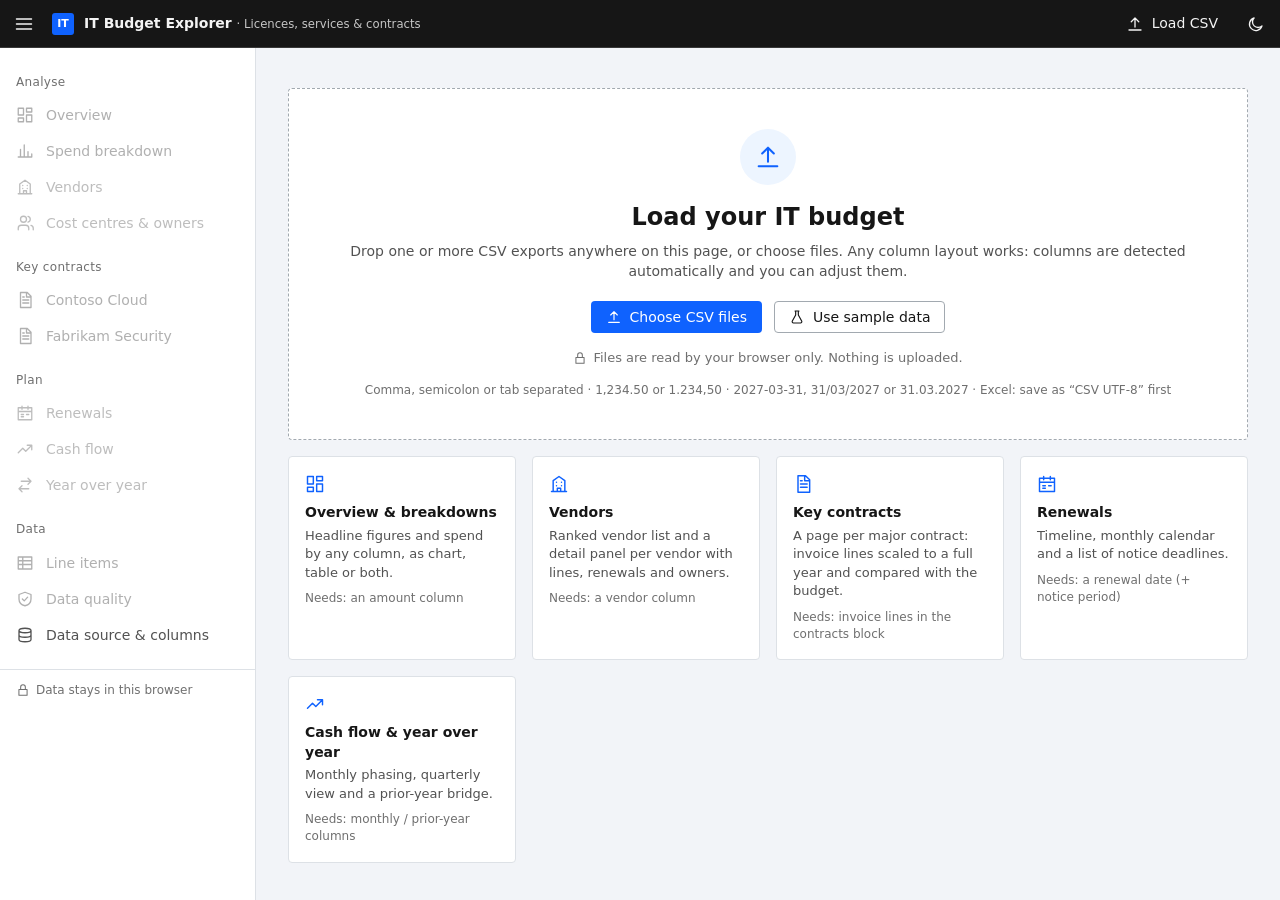
==== commit 13f0f367: "feat: replace benchmarks with invoice-based key contract pages - Remove the Executive benchmarks pag" ====
--- a/projects/it-budget-dashboard/explorer/budget-explorer.html
+++ b/projects/it-budget-dashboard/explorer/budget-explorer.html
@@ -4,7 +4,7 @@
 <meta charset="utf-8">
 <meta name="viewport" content="width=device-width, initial-scale=1">
 <title>IT Budget Explorer</title>
-<meta name="description" content="Explore an IT budget for licences, services and hardware from any CSV. Includes Executive Benchmarks. Runs entirely in the browser.">
+<meta name="description" content="Explore an IT budget for licences, services and hardware from any CSV, with invoice-based pages for key contracts. Runs entirely in the browser.">
 <style>
 /* =====================================================================
    Design tokens. Structure follows IBM Carbon (UI shell, data table,
@@ -218,20 +218,6 @@
 .empty-mini { color:var(--text-3); font-size:13px; padding:12px 0; }
 @media (max-width:640px) { .hb { grid-template-columns:minmax(80px, 38%) 1fr 84px; } .hb-pct { display:none; } }
 
-/* ---------- executive benchmarks ---------- */
-.co-strip { display:grid; grid-template-columns:repeat(3, minmax(0, 1fr)); gap:12px 16px; align-items:start; }
-.co-strip .helper { white-space:normal; }
-@media (max-width:760px) { .co-strip { grid-template-columns:1fr; } }
-.targets { margin-top:14px; border-top:1px solid var(--border); padding-top:10px; }
-.targets > summary { cursor:pointer; color:var(--link); font-size:13px; }
-.target-grid { display:grid; grid-template-columns:repeat(auto-fit, minmax(150px, 1fr)); gap:12px; margin-top:10px; }
-.rgt { display:grid; grid-template-columns:56px minmax(0, 1fr); gap:8px 12px; align-items:center; padding:4px 16px 14px; font-size:12px; color:var(--text-2); }
-.rgt-bar { display:flex; height:24px; overflow:hidden; background:var(--layer-2); border-radius:2px; }
-.rgt-bar.target { height:10px; }
-.rgt-seg { height:100%; display:flex; align-items:center; justify-content:center; color:var(--rgt-ink); font-size:11px; font-weight:600; overflow:hidden; white-space:nowrap; min-width:0; }
-.rgt-seg.none { color:var(--text); }
-#cap-table td, #cap-table th { padding-left:10px; padding-right:10px; }
-
 /* ---------- charts ---------- */
 .chart { width:100%; overflow-x:auto; }
 .chart svg { display:block; width:100%; height:auto; min-width:560px; }
@@ -314,6 +300,20 @@
 dl.kv dt { color:var(--text-2); padding-right:12px; }
 dl.kv dd { overflow-wrap:anywhere; }
 
+/* ---------- key contracts ---------- */
+.ct-cmp { display:grid; grid-template-columns:minmax(80px, 24%) minmax(40px, 1fr) 104px; gap:10px 12px; align-items:center; font-size:13px; }
+.ct-cmp .hb-track { height:20px; }
+.ct-cmp .hb-val { font-weight:600; }
+.ct-gap { margin-top:10px; font-size:13px; color:var(--text-2); }
+.ct-fx { display:flex; gap:12px; align-items:flex-end; flex-wrap:wrap; margin-top:16px; padding-top:12px; border-top:1px solid var(--border); }
+.ct-fx .fb-field { width:220px; }
+.ct-fx .helper { white-space:normal; }
+.ct-notes { margin:0; padding-left:18px; font-size:13px; color:var(--text-2); }
+.ct-notes li + li { margin-top:6px; }
+.ct-bars .hb { grid-template-columns:minmax(110px, 42%) minmax(40px, 1fr) 92px 42px; }
+@media (max-width:640px) { .ct-bars .hb { grid-template-columns:minmax(80px, 42%) 1fr 84px; } }
+.sub-h { font-size:13px; font-weight:600; margin:16px 16px 8px; }
+
 /* ---------- landing / empty states ---------- */
 .landing { max-width:980px; margin:24px auto; }
 .hero { background:var(--layer); border:1px dashed var(--border-strong); border-radius:var(--radius); padding:40px 32px; text-align:center; }
@@ -357,7 +357,7 @@
 <div class="shell">
   <header class="topbar">
     <button class="tb-btn" type="button" id="nav-toggle" aria-label="Collapse navigation" title="Collapse navigation"></button>
-    <div class="brand"><span class="brand-mark" aria-hidden="true">IT</span><span>IT Budget Explorer <small>· Operational &amp; Strategic Benchmarks</small></span></div>
+    <div class="brand"><span class="brand-mark" aria-hidden="true">IT</span><span>IT Budget Explorer <small>· Licences, services &amp; contracts</small></span></div>
     <div class="dataset" id="dataset" hidden></div>
     <div class="tb-spacer"></div>
     <button class="tb-btn" type="button" id="tb-load" title="Load CSV files"></button>
@@ -417,6 +417,32 @@
 IT-041,Tailspin Networks,Legacy firewall support,Service,Hardware maintenance,Security,IT-Security,CISO,Enterprise IT,Run,0,EUR,OPEX,,,,,,Annual,,,22000,,,,,,,,,,,,,Cancelled: not renewing.
 IT-042,Southridge AI,Enterprise AI search & governance,Service,Cloud services,Application,IT-Apps,CIO Office,Enterprise IT,Transform,180000,EUR,OPEX,2026-09-30,2027-09-29,2027-09-30,N,30,Annual,,,0,0,0,0,0,0,0,0,0,180000,0,0,0,Strategic deployment for contextual knowledge search.
 IT-043,Wide World Revenue AI,Revenue intelligence (AI),Licence,Software,Application,IT-Apps,Head of Applications,Commercial,Transform,120000,EUR,OPEX,2026-08-15,2027-08-14,2027-08-15,N,30,Annual,,,0,0,0,0,0,0,0,0,120000,0,0,0,0,Sales intelligence.</script>
+<!-- Key contracts: one page per contract, built from its invoice lines. Each line is scaled to a full year
+     from its service period (1 month ×12, a quarter ×4, a year ×1) and compared with the budget lines whose
+     vendor matches "match". The contracts below are FICTIONAL, to go with the fictional sample data. -->
+<script type="application/json" id="contracts-json">
+{ "contracts": [
+  { "id": "contoso", "name": "Contoso Cloud", "match": "^contoso cloud$", "currency": "EUR",
+    "notes": ["Consumption billing: the run-rate assumes October usage continues for the whole year.",
+              "The budget includes a Q4 true-up on the 3-year commitment that is not on this invoice."],
+    "invoices": [ { "ref": "INV-C-2026-10", "from": "2026-10-01", "to": "2026-10-31", "vat": 0, "vatLabel": "reverse charge", "total": 56500.00,
+      "lines": [
+        { "product": "Reserved compute capacity", "qty": 120, "unit": "vCPU", "kind": "Compute", "amount": 26400.00 },
+        { "product": "Block storage", "qty": 180, "unit": "TB", "kind": "Storage", "amount": 9000.00 },
+        { "product": "Object storage & backup", "qty": 400, "unit": "TB", "kind": "Storage", "amount": 6800.00 },
+        { "product": "Network egress", "kind": "Network", "amount": 2150.00 },
+        { "product": "Managed Kubernetes clusters", "qty": 6, "unit": "clusters", "kind": "Platform", "amount": 7200.00 },
+        { "product": "Enterprise support plan", "qty": 1, "kind": "Support", "amount": 4950.00 } ] } ] },
+  { "id": "fabrikam", "name": "Fabrikam Security", "match": "^fabrikam security$", "currency": "USD",
+    "fx": { "to": "EUR", "rate": 0.89, "note": "Illustrative rate for the fictional sample." },
+    "notes": ["The penetration test in the budget is a one-off and is not on this quarterly invoice."],
+    "invoices": [ { "ref": "FS-Q4-2026", "from": "2026-10-01", "to": "2026-12-31", "vat": 0, "total": 116600.00,
+      "lines": [
+        { "product": "Endpoint detection & response", "qty": 2100, "unit": "endpoints", "kind": "Licences", "amount": 44100.00 },
+        { "product": "Managed SOC service (24×7)", "qty": 1, "kind": "Services", "amount": 66000.00 },
+        { "product": "Incident response retainer", "qty": 40, "unit": "hours", "kind": "Services", "amount": 6500.00 } ] } ] }
+] }
+</script>
 <script>
 (function () {
 'use strict';
@@ -442,7 +468,7 @@
   menu:'M3 6h18M3 12h18M3 18h18', close:'M6 6l12 12M18 6L6 18', upload:'M12 16V4M7 9l5-5 5 5M4 20h16',
   download:'M12 4v12M7 11l5 5 5-5M4 20h16', moon:'M20 14.5A8.5 8.5 0 1 1 9.5 4a7 7 0 0 0 10.5 10.5z',
   search:'M11 18a7 7 0 1 0 0-14 7 7 0 0 0 0 14zM21 21l-5-5', arrow:'M5 12h14M13 6l6 6-6 6',
-  benchmark:'M12 22a10 10 0 1 0 0-20 10 10 0 0 0 0 20zM12 16a4 4 0 1 0 0-8 4 4 0 0 0 0 8zM12 12a1 1 0 1 0 0-2 1 1 0 0 0 0 2z',
+  invoice:'M6 2h9l5 5v15H6zM14 2v6h6M9 12h8M9 16h8M9 8h2',
   overview:'M3 3h7v9H3zM14 3h7v5h-7zM14 12h7v9h-7zM3 16h7v5H3z', breakdown:'M3 20h18M6 20V10M11 20V4M16 20v-7M21 20v-4',
   vendors:'M3 21h18M5 21V8l7-5 7 5v13M9 10h.01M15 10h.01M9 14h.01M15 14h.01M10 21v-4h4v4',
   org:'M17 21v-2a4 4 0 0 0-4-4H7a4 4 0 0 0-4 4v2M10 11a4 4 0 1 0 0-8 4 4 0 0 0 0 8zM23 21v-2a4 4 0 0 0-3-3.87M16 3.13a4 4 0 0 1 0 7.75',
@@ -526,18 +552,6 @@
 let toastTimer;
 function toast(msg) { const t = $('toast'); t.textContent = msg; t.hidden = false; clearTimeout(toastTimer); toastTimer = setTimeout(() => { t.hidden = true; }, 3500); }
 
-// Executive benchmark targets are the user's own assumptions. These defaults are illustrative
-// placeholders, NOT published benchmarks: replace them with figures from a benchmark source the
-// company subscribes to (e.g. Gartner IT Key Metrics, Avasant / Computer Economics). Percentages are
-// stored as whole numbers (6 = 6%). Company figures are kept in localStorage only, never in the file.
-const TARGET_DEFAULTS = { pctRev:6, perFte:14000, run:65, grow:20, transform:15 };
-const RGT = [
-  { key:'run', label:'Run', note:'operate and maintain', color:'var(--run)' },
-  { key:'grow', label:'Grow', note:'scale and expand', color:'var(--grow)' },
-  { key:'transform', label:'Transform', note:'new capabilities', color:'var(--transform)' },
-  { key:'none', label:'Unclassified', note:'blank or unrecognised', color:'var(--other)' },
-];
-
 // ================================================================ 2. CSV
 function detectDelimiter(text) {
   const lines = text.split(/\r?\n/).filter((l) => l.trim()).slice(0, 10);
@@ -550,7 +564,7 @@
   return best;
 }
 function parseCSV(text) {
-  text = text.replace(/^﻿/, '');
+  text = text.replace(/^\ufeff/, '');
   const d = detectDelimiter(text);
   const rows = []; let row = [], f = '', q = false;
   for (let i = 0; i < text.length; i++) {
@@ -563,9 +577,13 @@
   }
   if (f !== '' || row.length) { row.push(f); rows.push(row); }
   const data = rows.map((r) => r.map((x) => x.trim())).filter((r) => r.some((x) => x !== ''));
-  if (!data.length) return { delimiter:d, headers:[], rows:[], skipped:0 };
-  const width = Math.max(...data.map((r) => r.filter((x) => x !== '').length));
-  const hi = data.findIndex((r) => r.filter((x) => x !== '').length >= Math.max(2, width / 2));
+  if (!data.length) return { delimiter:d, headers:[], rows:[], skipped:0, meta:[], subtotals:0, grand:null, filledDown:0 };
+  const filled = (r) => r.filter((x) => x !== '').length;
+  // Header = first row filled to at least 60% of the widest row. Rows above it are titles or
+  // "Key, Value" pairs (e.g. "Reporting Category, Licences"), which become constant columns.
+  const width = Math.max(...data.map(filled));
+  const hi = Math.max(0, data.findIndex((r) => filled(r) >= Math.max(2, Math.ceil(width * 0.6))));
+  const meta = data.slice(0, hi).filter((r) => filled(r) === 2 && r[0] && r[1] && !/^\d/.test(r[0])).map((r) => [r[0].replace(/:$/, ''), r[1]]);
   const seen = new Map();
   const headers = data[hi].map((x, i) => {
     const name = x || `Column ${i + 1}`;
@@ -573,8 +591,34 @@
     return n > 1 ? `${name} (${n})` : name;
   });
   const body = data.slice(hi + 1).map((r) => headers.map((_, i) => r[i] ?? ''));
-  const kept = body.filter((r) => !/^(grand\s+)?totals?:?$/i.test(r.find((x) => x !== '') || ''));
-  return { delimiter:d, headers, rows:kept, skipped:hi + (body.length - kept.length) };
+  // Pivot-table exports: "<label> Total" rows hold subtotals (dropped, so nothing is counted twice),
+  // "Grand Total" is kept aside to reconcile against, and labels left blank under a group are filled down.
+  const numLike = (x) => /^[\s()\-–—\d.,'\u00a0%€$£¥]*$/.test(x);
+  const out = []; let subtotals = 0, grand = null, filledDown = 0;
+  const groupCols = new Set();
+  for (const r of body) {
+    const fi = r.findIndex((x) => x !== '');
+    const lead = r[fi] || '';
+    if (/(^|\s)totals?:?$/i.test(lead) && r.every((x, i) => i === fi || numLike(x))) {
+      if (/^(grand\s+)?totals?:?$/i.test(lead)) grand = Object.fromEntries(headers.map((hd, i) => [hd, r[i]]));
+      else { subtotals++; groupCols.add(fi); }
+      out.push({ reset:fi });
+      continue;
+    }
+    out.push(r);
+  }
+  if (subtotals) {
+    const carry = new Map();
+    for (const r of out) {
+      if (!Array.isArray(r)) { for (const c of [...carry.keys()]) if (c >= r.reset) carry.delete(c); continue; }
+      for (const c of groupCols) {
+        if (r[c] === '' && carry.has(c)) { r[c] = carry.get(c); filledDown++; } else if (r[c] !== '') carry.set(c, r[c]);
+      }
+    }
+  }
+  const kept = out.filter(Array.isArray);
+  for (const [k, v] of meta) if (!headers.some((hd) => hd.toLowerCase() === k.toLowerCase())) { headers.push(k); kept.forEach((r) => r.push(v)); }
+  return { delimiter:d, headers, rows:kept, skipped:hi + (body.length - kept.length), meta, subtotals, grand, filledDown };
 }
 function combine(parsed) {
   const headers = [], index = new Map(), key = (x) => x.trim().toLowerCase();
@@ -602,6 +646,7 @@
   return { t, neg };
 }
 function parseNum(raw, dec) {
+  if (/^\s*[-\u2013\u2014]+\s*$/.test(String(raw))) return 0; // accounting format: "-" means zero
   const c = cleanNum(raw); if (!c) return null;
   let t = c.t;
   t = dec === ',' ? t.replace(/\./g, '').replace(',', '.') : t.replace(/,/g, '');
@@ -664,7 +709,8 @@
     const type = vals.length && dateOk / n >= 0.8 ? 'date' : vals.length && numOk / n >= 0.8 ? 'number' : 'text';
     return { header, ci, type, dec, order, filled:vals.length, uniq:new Set(vals).size,
       total:type === 'number' ? sum(vals, (x) => parseNum(x, dec)) : 0,
-      month:type === 'number' ? monthIndex(header) : -1, sample:vals.slice(0, 3) };
+      month:type === 'number' ? monthIndex(header) : -1, sample:vals.slice(0, 3),
+      rgt:vals.length ? vals.filter((x) => rgtClass(x) !== 'none').length / vals.length : 0 }; // share of Run/Grow/Transform-like values
   });
 }
 const ROLES = [
@@ -672,12 +718,12 @@
   { key:'prior', label:'Prior-year amount', type:'number', help:'Enables Year over year.' },
   { key:'vendor', label:'Vendor / supplier', type:'text', help:'Enables Vendors.', re:/vendor|supplier|publisher|provider|manufacturer|partner|company|contractor/i },
   { key:'item', label:'Product / service', type:'text', help:'Names each line.', re:/product|service|description|item|application|software|title|name|detail/i },
-  { key:'category', label:'Category', type:'text', help:'Colours used across charts.', re:/categor|^type$|^line[\s_-]*type|class|kind|licen[cs]e[\s_-]*type/i },
+  { key:'category', label:'Category', type:'text', help:'Colours used across charts.', re:/categor|^type$|^line[\s_-]*type|^(class|classification|kind)$|licen[cs]e[\s_-]*type/i },
   { key:'pool', label:'Cost pool / spend type', type:'text', re:/cost[\s_-]*pool|pool|spend[\s_-]*type|cost[\s_-]*type|expense[\s_-]*type|account/i },
   { key:'costcentre', label:'Cost centre / department', type:'text', help:'Enables Cost centres & owners.', re:/cost[\s_-]*cent|department|dept|business[\s_-]*unit|\bbu\b|division|team|function/i },
   { key:'owner', label:'Owner', type:'text', re:/owner|holder|manager|responsible|accountable|contact/i },
-  { key:'capability', label:'Business capability', type:'text', help:'Groups spend by capability on Executive benchmarks.', re:/capabilit|domain|function/i },
-  { key:'spend_cat', label:'Spend type (Run / Grow / Transform)', type:'text', help:'Enables the Run / Grow / Transform split.', re:/run.*grow|spend[\s_-]*(cat|type)|transform|investment[\s_-]*(type|class)|\brgt\b/i },
+  { key:'capability', label:'Business capability', type:'text', help:'Filter and group spend by capability.', re:/capabilit|domain|function/i },
+  { key:'spend_cat', label:'Spend type (Run / Grow / Transform)', type:'text', help:'Run, Grow and Transform keep the same colours on every page.', re:/run.*grow|spend[\s_-]*(cat|type)|transform|investment[\s_-]*(type|class)|\brgt\b/i },
   { key:'capex', label:'CAPEX / OPEX', type:'text', re:/capex|opex/i },
   { key:'renewal', label:'Renewal / end date', type:'date', help:'Enables Renewals.', re:[/renew/i, /expir/i, /end[\s_-]*date|contract[\s_-]*end|term[\s_-]*end|\bend\b|due/i] },
   { key:'notice', label:'Notice period (days)', type:'number', help:'Deadline = renewal − notice.', re:/notice/i },
@@ -703,6 +749,9 @@
     if (main) take('amount', main.ci);
     if (prior) take('prior', prior.ci);
   }
+  // a text column whose values are mostly Run / Grow / Transform is the spend type, whatever its header says
+  const rgtCol = prof.filter((p) => !used.has(p.ci) && p.type === 'text' && p.rgt >= 0.6 && p.uniq <= 12).sort((a, b) => b.rgt - a.rgt)[0];
+  if (rgtCol) take('spend_cat', rgtCol.ci);
   for (const key of ['id', 'vendor', 'pool', 'category', 'costcentre', 'owner', 'capability', 'spend_cat', 'capex', 'renewal', 'notice', 'auto', 'item']) {
     const role = ROLES.find((r) => r.key === key);
     const fits = (p) => !used.has(p.ci) && p.month < 0 && (role.type === 'any' || p.type === role.type);
@@ -725,23 +774,25 @@
   if (/£|\bGBP\b/i.test(t)) return 'GBP';
   if (/\$|\bUSD\b/i.test(t)) return 'USD';
   const m = t.match(/\b(CHF|SEK|NOK|DKK|INR|AUD|CAD|JPY)\b/i);
-  return m ? m[1].toUpperCase() : '';
+  if (m) return m[1].toUpperCase();
+  // otherwise a "Currency" column holding one ISO code for every row
+  const cc = prof.find((p) => /^(currency|curr|ccy)$/i.test(p.header.trim()));
+  const codes = cc ? [...new Set(rows.map((r) => (r[cc.ci] || '').trim().toUpperCase()).filter(Boolean))] : [];
+  return codes.length === 1 && /^[A-Z]{3}$/.test(codes[0]) ? codes[0] : '';
 }
 
 // ================================================================ state
 const S = {
   loaded:false, files:[], fileInfo:[], headers:[], rows:[], prof:[], map:{}, months:new Array(12).fill(null),
   opts:{ label:'', currency:'', asOf:dayToISO(todayDay()), fyStart:0, dateOrder:'auto', dec:'auto' },
-  company:{ rev:null, fte:null, otherIt:null, t:{ ...TARGET_DEFAULTS } },
   recs:[], dims:[], colorDim:null, colorMap:new Map(),
-  filters:{}, q:'', flag:null, page:'strategy',
-  ui:{ groupBy:null, splitBy:null, bdView:'both', bSort:{ key:'value', dir:-1 }, vSort:{ key:'value', dir:-1 }, oSort:{ key:'value', dir:-1 },
+  filters:{}, q:'', flag:null, page:'overview',
+  ui:{ ctSort:{ key:'annual', dir:-1 }, groupBy:null, splitBy:null, bdView:'both', bSort:{ key:'value', dir:-1 }, vSort:{ key:'value', dir:-1 }, oSort:{ key:'value', dir:-1 },
     cSort:{ key:'value', dir:-1 }, lSort:{ key:null, dir:-1 }, lPage:0, lSize:50, density:'compact', renTab:'timeline', renSeg:'all',
     rSort:{ key:'deadline', dir:1 }, yoyTab:'increases', ySort:{ key:'d', dir:-1 }, qSort:{ key:'sev', dir:1 }, drawerReturn:null },
 };
 const sig = () => S.headers.join('\u241f');
-{ const c = store.get('company'); if (c) S.company = { ...S.company, ...c, t:{ ...TARGET_DEFAULTS, ...(c.t || {}) } }; }
-function defaultPage() { return ready() && (S.map.spend_cat != null || S.map.capability != null) ? 'strategy' : 'overview'; }
+function defaultPage() { return 'overview'; }
 const ready = () => S.loaded && S.map.amount != null;
 const hasMonths = () => S.months.filter((c) => c != null).length >= 2;
 const asOfDay = () => isoToDay(S.opts.asOf);
@@ -765,7 +816,11 @@
   ['auto_no_notice', 'Auto-renews but no notice period', 'warning'],
   ['phasing_mismatch', 'Monthly figures don’t add up to the amount', 'warning'],
   ['amount_neg', 'Negative amount (credit?)', 'info'],
+  ['vendor_placeholder', 'Placeholder vendor (e.g. “Dummy”, TBD): real supplier not yet assigned', 'warning'],
   ['phasing_missing', 'No monthly figures (spread evenly)', 'info'],
+  ['open_question', 'Open question noted in the text (e.g. “check with”, “unclear”, “double?”)', 'warning'],
+  ['amount_zero', 'Zero amount (saving, cancelled or not yet priced?)', 'info'],
+  ['unclassified_value', 'Unclassified: “Unknown” (or similar) in a classification column', 'warning'],
 ];
 const SEV = { error:{ label:'Error', tag:'red' }, warning:{ label:'Warning', tag:'yellow' }, info:{ label:'Info', tag:'blue' } };
 function buildRecords() {
@@ -801,6 +856,10 @@
     if (map.costcentre != null && !rec.costcentre && amount) flags.add('no_cc');
     if (renewal != null && renewal < AS && amount > 0) flags.add('renewal_passed');
     if (auto && renewal != null && notice == null && map.notice != null) flags.add('auto_no_notice');
+    if (map.vendor != null && /\b(dummy|tbd|tbc|unknown|various|varied|placeholder)\b|^(misc\.?|n\/?a|-)$/i.test(rec.vendor)) flags.add('vendor_placeholder');
+    if (/\b(need to update|needs? updat|check with|to be confirmed|to confirm|tbc|unclear|duplicate)\b/i.test(row.join(' ')) || row.some((x) => /\?\s*$/.test(x))) flags.add('open_question');
+    if (['capability', 'category', 'pool', 'costcentre', 'owner'].some((k) => map[k] != null && /^(unknown|unassigned|unclassified|tbd|tbc|n\/?a|varied|various|misc\.?)$/i.test(row[map[k]].trim()))) flags.add('unclassified_value');
+    if (amount === 0 && !flags.has('amount_blank') && !flags.has('amount_bad')) flags.add('amount_zero');
     if (map.id != null && rec.id) ids.set(rec.id, (ids.get(rec.id) || 0) + 1);
     return rec;
   });
@@ -820,6 +879,8 @@
   S.colorDim = [S.map.category, S.map.capability, S.map.spend_cat, S.map.pool, S.map.capex, ...S.dims].find(small) ?? null;
   S.colorMap = new Map();
   if (S.colorDim != null) groupBy(S.recs, S.colorDim).forEach((g, i) => S.colorMap.set(g.key, PALETTE[i % PALETTE.length]));
+  // a Run / Grow / Transform column always uses the same three colours (--run, --grow, --transform)
+  if (S.colorDim != null && S.colorDim === S.map.spend_cat) for (const k of S.colorMap.keys()) S.colorMap.set(k, { run:'--run', grow:'--grow', transform:'--transform', none:'--other' }[rgtClass(k)]);
   const saved = store.get('ui:' + sig()) || {};
   const g = [S.map.capability, S.map.pool, S.map.category, ...S.dims].find((ci) => ci != null && S.dims.includes(ci));
   S.ui.groupBy = S.dims.includes(saved.groupBy) ? saved.groupBy : (g ?? null);
@@ -876,14 +937,16 @@
 }
 
 // ================================================================ 5. shell: pages, nav, header, filters, drawer
+const CONTRACTS = readContracts();
 const PAGES = [
-  { id:'strategy', label:'Executive benchmarks', icon:'benchmark', group:'Analyse', render:pageStrategy, insight:insStrategy },
   { id:'overview', label:'Overview', icon:'overview', group:'Analyse', render:pageOverview, insight:insOverview },
   { id:'breakdown', label:'Spend breakdown', icon:'breakdown', group:'Analyse', render:pageBreakdown, insight:insBreakdown },
   { id:'vendors', label:'Vendors', icon:'vendors', group:'Analyse', render:pageVendors, insight:insVendors,
     needs:() => S.map.vendor != null, needsText:'a vendor / supplier column' },
   { id:'organisation', label:'Cost centres & owners', icon:'org', group:'Analyse', render:pageOrganisation, insight:insOrg,
     needs:() => S.map.costcentre != null || S.map.owner != null, needsText:'a cost centre or owner column' },
+  ...CONTRACTS.map((c) => ({ id:'c-' + c.id, label:c.nav || c.name, title:c.name, icon:'invoice', group:'Key contracts', contract:c, noFilters:true,
+    render:() => pageContract(c), insight:() => insContract(c) })),
   { id:'renewals', label:'Renewals', icon:'calendar', group:'Plan', render:pageRenewals, insight:insRenewals,
     needs:() => S.map.renewal != null, needsText:'a renewal or contract end date column' },
   { id:'cashflow', label:'Cash flow', icon:'cash', group:'Plan', render:pageCashflow, insight:insCashflow,
@@ -927,13 +990,14 @@
   if (S.loaded) ds.replaceChildren(icon('source', 14), h('span', { title:S.files.join(', ') },
     `${S.files.length > 1 ? S.files.length + ' files' : S.files[0]} · ${fmtInt(S.rows.length)} rows` + (S.opts.label ? ` · ${S.opts.label}` : '') + (S.opts.currency ? ` · ${S.opts.currency}` : '')));
 }
-function pageHeader(page, recs) {
+function pageHeader(page, recs, avail = true) {
   const actions = [];
-  if (ready() && page.id !== 'source') actions.push(btn('Export CSV', 'secondary', () => exportCsv(recs), 'download', { title:'Export the filtered rows', id:'export-csv' }));
+  if (ready() && page.contract) { if (page.contract.invoices.some((v) => v.lines.length)) actions.push(btn('Export CSV', 'secondary', () => exportContract(page.contract), 'download', { title:'Export the invoice lines, scaled to a year', id:'export-csv' })); }
+  else if (ready() && page.id !== 'source') actions.push(btn('Export CSV', 'secondary', () => exportCsv(recs), 'download', { title:'Export the filtered rows', id:'export-csv' }));
   return h('div', {},
-    h('nav', { class:'crumbs', 'aria-label':'Breadcrumb' }, h('a', { href:'#/' + defaultPage() }, 'IT budget'), '/', h('span', {}, page.group), '/', h('span', { 'aria-current':'page' }, page.label)),
+    h('nav', { class:'crumbs', 'aria-label':'Breadcrumb' }, h('a', { href:'#/' + defaultPage() }, 'IT budget'), '/', h('span', {}, page.group), '/', h('span', { 'aria-current':'page' }, page.title || page.label)),
     h('div', { class:'page-head' },
-      h('div', {}, h('h1', { class:'page-t' }, page.label), h('p', { class:'page-s', id:'page-insight' }, ready() && page.insight ? page.insight(recs) : '')),
+      h('div', {}, h('h1', { class:'page-t' }, page.title || page.label), h('p', { class:'page-s', id:'page-insight' }, !ready() ? '' : !avail ? `Needs ${page.needsText}.` : page.insight ? page.insight(recs) : '')),
       actions.length ? h('div', { class:'page-a' }, actions) : null));
 }
 
@@ -1149,33 +1213,6 @@
     { label:'Increases', v:b.increases }, { label:'Decreases', v:-b.decreases },
     { label:'Removed', v:-b.removed, note:`${b.removedCount} lines budgeted at 0` }, { label:label(), v:b.next, total:true },
   ];
-}
-function pareto(groups, total) {
-  const top = groups.slice(0, 30), W = 960, H = 290, ml = 64, mr = 52, mt = 30, mb = 26;
-  const { max, ticks } = niceTicks(Math.max(...top.map((g) => g.value)) * 1.1);
-  const bw = (W - ml - mr) / top.length, y = (v) => H - mb - v / max * (H - mt - mb), y2 = (p) => H - mb - p * (H - mt - mb);
-  const g = s('svg', { viewBox:`0 0 ${W} ${H}`, role:'img', 'aria-label':'Vendor Pareto chart' });
-  axisY(g, { ticks, y, x0:ml, x1:W - mr });
-  [0, .25, .5, .75, 1].forEach((p) => g.append(s('text', { x:W - mr + 6, y:y2(p) + 4 }, Math.round(p * 100) + '%')));
-  g.append(s('line', { class:'ref', x1:ml, x2:W - mr, y1:y2(0.8), y2:y2(0.8) }));
-  let acc = 0, k80 = null;
-  const pts = top.map((v, i) => {
-    acc += v.value; const cum = acc;
-    const inCore = k80 == null; if (k80 == null && acc / total >= 0.8) k80 = i;
-    const x0 = ml + i * bw + bw * 0.15, w = bw * 0.7;
-    const rect = s('rect', { x:x0, y:y(v.value), width:w, height:Math.max(0, y(0) - y(v.value)), style:`fill:${inCore ? 'var(--bar)' : 'var(--other)'}`, tabindex:0 });
-    withTip(rect, () => [`#${i + 1} ${v.key}`, fmtMoney(v.value), `${fmtPct(v.value / total, 1)} of spend · cumulative ${fmtPct(cum / total, 1)}`, 'Click for details']);
-    rect.addEventListener('click', () => vendorDrawer(v));
-    rect.addEventListener('keydown', (e) => { if (e.key === 'Enter') vendorDrawer(v); });
-    g.append(rect);
-    if (i < 10 || i % 5 === 4) g.append(s('text', { x:x0 + w / 2, y:H - 8, 'text-anchor':'middle' }, i + 1));
-    return [x0 + w / 2, y2(cum / total)];
-  });
-  g.append(s('path', { class:'line', d:pts.map((p, i) => (i ? 'L' : 'M') + p[0] + ' ' + p[1]).join(' ') }));
-  pts.forEach((p) => g.append(s('circle', { class:'line-pt', cx:p[0], cy:p[1], r:3 })));
-  if (k80 != null) g.append(s('text', { class:'today-label', x:Math.min(pts[k80][0] + 10, W - mr - 160), y:y2(0.8) + 16 }, `${k80 + 1} vendors = 80% of spend`));
-  g.append(s('text', { x:ml, y:14 }, 'Vendors ranked by spend (rank shown below) · line = cumulative share (right axis)'));
-  return { svg:g, k80:k80 == null ? null : k80 + 1 };
 }
 function ring(p) {
   const r = 46, c = 2 * Math.PI * r, col = p >= 0.95 ? 'var(--down)' : p >= 0.8 ? 'var(--urg-60)' : 'var(--up)';
@@ -1268,120 +1305,13 @@
 
 // Page subtitles state the main finding (Carbon: "titles should state the insight").
 
-// ---------- Executive benchmarks ----------
-function rgtOf(r) {
-  const v = (r.row[S.map.spend_cat] || '').toLowerCase();
+// Run / Grow / Transform: a spend-type column keeps the same three colours on every page
+function rgtClass(raw) {
+  const v = String(raw || '').toLowerCase();
   if (/transform|innovat|change the business|\bctb\b/.test(v)) return 'transform';
   if (/grow|expan|scale/.test(v)) return 'grow';
   if (/\brun\b|operat|maint|sustain|keep the lights|\bktlo\b|\brtb\b/.test(v)) return 'run';
   return 'none';
-}
-function rgtSplit(recs) {
-  const m = { run:0, grow:0, transform:0, none:0 }, vals = { run:new Set(), grow:new Set(), transform:new Set(), none:new Set() };
-  for (const r of recs) { const k = rgtOf(r); m[k] += r.amount; vals[k].add(cell(r, S.map.spend_cat)); }
-  return { m, vals, classified:m.run + m.grow + m.transform, all:m.run + m.grow + m.transform + m.none };
-}
-function companyFigures(recs) {
-  const C = S.company, inFile = sum(recs, (r) => r.amount);
-  const filtered = Object.keys(S.filters).length > 0 || !!S.q || !!S.flag;
-  const other = filtered ? 0 : C.otherIt || 0;
-  const it = inFile + other;
-  return { inFile, other, it, filtered, pctRev:C.rev ? it / C.rev : null, perFte:C.fte ? it / C.fte : null };
-}
-function vsTarget(actual, target) {
-  if (actual == null || !target) return null;
-  const d = actual / target - 1;
-  if (Math.abs(d) <= 0.1) return tag('Near target', 'green', 'Within ±10% of your target');
-  return d > 0 ? tag(`${fmtPct(d)} above target`, d > 0.25 ? 'red' : 'yellow') : tag(`${fmtPct(-d)} below target`, 'blue');
-}
-const fmtPp = (x) => (x > 0 ? '+' : x < 0 ? '−' : '') + Math.abs(x * 100).toFixed(1) + ' pp';
-function numInput(id, value, onSet, extra = {}) {
-  return h('input', { class:'input', id, type:'number', min:0, step:'any', value:value ?? '', ...extra,
-    onchange:(e) => { const v = e.target.value === '' ? null : +e.target.value; onSet(Number.isFinite(v) && v >= 0 ? v : null); store.set('company', S.company); setTimeout(render, 0); } });
-}
-function insStrategy(recs) {
-  const f = companyFigures(recs), T = S.company.t, parts = [];
-  if (f.pctRev != null) parts.push(`IT spend is ${fmtPct(f.pctRev, 1)} of revenue (target ${T.pctRev}%)`);
-  if (f.perFte != null) parts.push(`${fmtMoney(f.perFte)} per FTE (target ${fmtMoney(T.perFte)})`);
-  if (S.map.spend_cat != null) { const x = rgtSplit(recs); if (x.classified) parts.push(`${fmtPct(x.m.transform / x.classified, 1)} of classified spend goes to Transform (target ${T.transform}%)`); }
-  if (f.pctRev == null || f.perFte == null) parts.push(`enter company ${f.pctRev == null && f.perFte == null ? 'revenue and headcount' : f.pctRev == null ? 'revenue' : 'headcount'} to compare IT spend with your targets`);
-  const s = parts.join(' · ');
-  return s.charAt(0).toUpperCase() + s.slice(1) + '.';
-}
-function pageStrategy(recs) {
-  const C = S.company, T = C.t, f = companyFigures(recs), cur = S.opts.currency ? ` (${S.opts.currency})` : '';
-  const field = (lbl, input, help) => h('label', { class:'fb-field' }, h('span', { class:'fb-l' }, lbl), input, help ? h('span', { class:'helper' }, help) : null);
-  const out = [];
-  if (f.filtered) out.push(h('div', { class:'notice' }, icon('info'), h('span', {}, 'Filters are active: these figures use the filtered spend only, and other IT spend is left out.')));
-  else if (!C.otherIt) out.push(h('div', { class:'notice' }, icon('info'), h('span', {}, `This file holds ${fmtMoney(f.inFile)} of budget lines. Benchmarks usually cover total IT spend, including internal IT staff, so add other IT spend below for a like-for-like comparison.`)));
-
-  out.push(card({ title:'Company figures', sub:'Used for unit economics. Stored only in this browser, never in the file.', style:'margin-bottom:16px',
-    body:[h('div', { class:'co-strip' },
-      field(`Annual revenue${cur}`, numInput('co-rev', C.rev, (v) => { C.rev = v; }, { placeholder:'e.g. 150000000' }), C.rev ? `= ${fmtMoney(C.rev)}` : null),
-      field('Company headcount (FTE)', numInput('co-fte', C.fte, (v) => { C.fte = v; }, { placeholder:'e.g. 800' }), C.fte ? `= ${fmtInt(C.fte)} FTE` : null),
-      field(`Other IT spend not in this file${cur}`, numInput('co-other', C.otherIt, (v) => { C.otherIt = v; }, { placeholder:'e.g. 2500000' }), (C.otherIt ? `= ${fmtMoney(C.otherIt)} · ` : '') + 'For example internal IT staff, so the comparison covers total IT spend.')),
-    h('details', { class:'targets', open:!!S.ui.targetsOpen, ontoggle:(e) => { S.ui.targetsOpen = e.target.open; } },
-      h('summary', { id:'co-targets' }, 'Benchmark targets (your assumptions)'),
-      h('p', { class:'helper', style:'white-space:normal' }, 'The defaults are illustrative placeholders, not published benchmarks. Replace them with figures for your industry and company size from your own benchmark source, such as Gartner IT Key Metrics or Avasant (Computer Economics).'),
-      h('div', { class:'target-grid' },
-        field('IT spend, % of revenue', numInput('co-t-pct', T.pctRev, (v) => { T.pctRev = v ?? TARGET_DEFAULTS.pctRev; })),
-        field(`IT spend per FTE${cur}`, numInput('co-t-fte', T.perFte, (v) => { T.perFte = v ?? TARGET_DEFAULTS.perFte; })),
-        field('Run, %', numInput('co-t-run', T.run, (v) => { T.run = v ?? TARGET_DEFAULTS.run; })),
-        field('Grow, %', numInput('co-t-grow', T.grow, (v) => { T.grow = v ?? TARGET_DEFAULTS.grow; })),
-        field('Transform, %', numInput('co-t-transform', T.transform, (v) => { T.transform = v ?? TARGET_DEFAULTS.transform; }))),
-      h('div', { style:'margin-top:10px' }, btn('Reset targets to defaults', 'ghost sm', () => { C.t = { ...TARGET_DEFAULTS }; store.set('company', S.company); render(); }, null, { id:'co-t-reset' })))] }));
-
-  const x = S.map.spend_cat != null ? rgtSplit(recs) : null;
-  const tiles = [
-    kpi({ id:'bench-total', label:'IT spend in scope', value:fmtC(f.it), raw:f.it, meta:h('span', {}, f.other ? `${fmtC(f.inFile)} in file + ${fmtC(f.other)} other` : `${fmtInt(recs.length)} lines in file`) }),
-    kpi({ id:'bench-rev', label:'IT spend as % of revenue', value:f.pctRev != null ? fmtPct(f.pctRev, 1) : '—', raw:f.pctRev,
-      meta:f.pctRev != null ? [vsTarget(f.pctRev * 100, T.pctRev), h('span', {}, `Target ${T.pctRev}%`)] : h('span', {}, 'Enter annual revenue above') }),
-    kpi({ id:'bench-fte', label:'IT spend per FTE', value:f.perFte != null ? fmtMoney(f.perFte) : '—', raw:f.perFte,
-      meta:f.perFte != null ? [vsTarget(f.perFte, T.perFte), h('span', {}, `Target ${fmtMoney(T.perFte)}`)] : h('span', {}, 'Enter headcount above') }),
-  ];
-  if (x && x.classified) tiles.push(kpi({ id:'bench-transform', label:'Transform share', value:fmtPct(x.m.transform / x.classified, 1), raw:x.m.transform / x.classified,
-    meta:[tag(`${fmtPp(x.m.transform / x.classified - T.transform / 100)} vs target`, 'gray'), h('span', {}, `Target ${T.transform}%`)], hint:'Share of classified spend; unclassified lines are left out' }));
-  out.push(h('div', { class:'kpis' }, tiles));
-
-  const cards = [];
-  if (x) {
-    const base = x.classified || 1, tSum = (T.run + T.grow + T.transform) || 1;
-    const seg = (g, v, total, withLabel) => (v > 0 ? h('div', { class:'rgt-seg' + (g.key === 'none' ? ' none' : ''), style:`width:${v / total * 100}%;background:${g.color}`, title:`${g.label}: ${fmtPct(v / total, 1)}` }, withLabel && v / total >= 0.07 ? `${g.label} ${fmtPct(v / total)}` : '') : null);
-    const rows = RGT.filter((g) => g.key !== 'none' || x.m.none).map((g) => ({ ...g, v:x.m[g.key], share:g.key === 'none' ? null : x.m[g.key] / base, target:g.key === 'none' ? null : T[g.key] / 100, values:[...x.vals[g.key]] }));
-    const cols = [
-      { key:'label', label:'Spend type', render:(g) => h('span', { class:'sw-label' }, h('span', { class:'swatch', style:`background:${g.color}` }), h('b', {}, g.label), h('span', { class:'muted' }, g.note)) },
-      { key:'v', label:label(), num:true, render:(g) => fmtMoney(g.v) },
-      { key:'share', label:'Actual', num:true, render:(g) => (g.share == null ? h('span', { class:'muted' }, 'not compared') : fmtPct(g.share, 1)) },
-      { key:'target', label:'Target', num:true, render:(g) => (g.target == null ? '—' : fmtPct(g.target)) },
-      { key:'diff', label:'Difference', num:true, render:(g) => (g.share == null ? '—' : fmtPp(g.share - g.target)) },
-    ];
-    cards.push(card({ title:x.classified ? `Run takes ${fmtPct(x.m.run / base)} of classified spend (target ${T.run}%)` : 'Run vs Grow vs Transform',
-      sub:`From the “${hdr(S.map.spend_cat)}” column · targets are your assumptions · click a row to filter`, flush:true,
-      body:[h('div', { class:'rgt' },
-        h('span', {}, 'Actual'), h('div', { class:'rgt-bar', role:'img', 'aria-label':rows.map((g) => `${g.label} ${fmtPct(x.all ? g.v / x.all : 0)}`).join(', ') }, RGT.map((g) => seg(g, x.m[g.key], x.all || 1, true))),
-        h('span', {}, 'Target'), h('div', { class:'rgt-bar target', role:'img', 'aria-label':`Target: Run ${T.run}%, Grow ${T.grow}%, Transform ${T.transform}%` }, RGT.slice(0, 3).map((g) => seg(g, T[g.key], tSum, false)))),
-      dataTable({ cols, rows, id:'rgt-table', onRow:(g) => { if (g.values.length === 1) setFilter(S.map.spend_cat, g.values[0]); else toast(`${g.label} combines ${g.values.length} values; use the filter bar to pick one.`); } })] }));
-  } else {
-    cards.push(emptyState('compare', 'Run / Grow / Transform needs a spend-type column', 'Map a column holding values such as Run, Grow and Transform on Data source & columns.', h('a', { class:'btn primary', href:'#/source' }, icon('source'), 'Map columns')));
-  }
-  if (S.map.capability != null) {
-    const caps = groupBy(recs, S.map.capability), total = sum(recs, (r) => r.amount);
-    const cols = [
-      { key:'key', label:hdr(S.map.capability), cls:'strong' },
-      { key:'value', label:label(), num:true, render:(g) => fmtMoney(g.value) },
-      { key:'share', label:'Share', num:true, sortVal:(g) => g.value, render:(g) => fmtPct(total ? g.value / total : 0, 1) },
-      x ? { key:'mix', label:'Run / Grow / Transform', sortable:false, cls:'mix', render:(g) => { const y = rgtSplit(g.recs); return y.all ? h('span', { class:'stack mini', style:'width:72px' }, RGT.map((r) => (y.m[r.key] > 0 ? h('span', { style:`width:${y.m[r.key] / y.all * 100}%;background:${r.color}`, title:`${r.label}: ${fmtMoney(y.m[r.key])}` }) : null))) : ''; } } : null,
-      S.map.prior != null ? { key:'chg', label:'vs prior', num:true, sortVal:(g) => (g.prior ? (g.value - g.prior) / g.prior : null), render:(g) => (g.prior ? h('span', { style:`color:${g.value > g.prior ? 'var(--up)' : 'var(--down)'}` }, fmtSignedPct((g.value - g.prior) / g.prior)) : '—') } : null,
-    ].filter(Boolean);
-    S.ui.capSort = S.ui.capSort || { key:'value', dir:-1 };
-    cards.push(card({ title:caps.length && total ? `${caps[0].key} takes ${fmtPct(caps[0].value / total)} of spend` : 'Spend by business capability', sub:'Click a row to filter', flush:true,
-      body:dataTable({ cols, rows:sortRows(caps, cols, S.ui.capSort), sort:S.ui.capSort, onSort:sorter('capSort'), onRow:(g) => setFilter(S.map.capability, g.key), id:'cap-table',
-        foot:cols.map((c, i) => (i === 0 ? 'Total' : c.key === 'value' ? fmtMoney(total) : c.key === 'share' ? '100%' : '')) }) }));
-  } else {
-    cards.push(emptyState('compare', 'Capability view needs a business-capability column', 'Map a column such as “Business capability” or “Domain” on Data source & columns.', h('a', { class:'btn primary', href:'#/source' }, icon('source'), 'Map columns')));
-  }
-  out.push(h('div', { class:'grid g2' }, cards), footer());
-  return out;
 }
 
 // ---------- Overview ----------
@@ -1448,7 +1378,7 @@
       body:h('div', { class:'chart small' }, waterfall(bridgeSteps(b), { height:300, compact:true })), foot:linkTo('yoy', 'Open year over year') }));
   }
   const top = q.res.filter((x) => x.n && x.sev !== 'info').slice(0, 5);
-  cards.push(card({ title:top.length ? `${top.length} data checks need attention` : 'All data checks passed', sub:'Errors and warnings · click a row to see the lines', flush:true,
+  cards.push(card({ title:top.length ? `${top.length} data check${top.length === 1 ? ' needs' : 's need'} attention` : 'All data checks passed', sub:'Errors and warnings · click a row to see the lines', flush:true,
     body:dataTable({ cols:[{ key:'sev', label:'Severity', render:(x) => tag(SEV[x.sev].label, SEV[x.sev].tag) }, { key:'lbl', label:'Check' }, { key:'n', label:'Rows', num:true }],
       rows:top, onRow:(x) => { S.flag = x.k; go('lines'); }, empty:'No errors or warnings.' }),
     foot:linkTo('quality', 'Open data quality') }));
@@ -1517,18 +1447,12 @@
 function insVendors(recs) {
   const g = vendorAgg(recs).filter((v) => v.value > 0), t = sum(g, (v) => v.value);
   if (!t) return 'No matching spend.';
-  let acc = 0, k = 0; for (const v of g) { acc += v.value; k++; if (acc / t >= 0.8) break; }
-  return `${g.length} vendors. The top 5 account for ${fmtPct(sum(g.slice(0, 5), (v) => v.value) / t)} of spend; ${k} vendors make up 80%.`;
+  const top = (n) => fmtPct(sum(g.slice(0, n), (v) => v.value) / t);
+  return `${g.length} vendors. The top 5 account for ${top(5)} of spend and the top 10 for ${top(10)}.`;
 }
 function pageVendors(recs) {
   const all = vendorAgg(recs), total = sum(all, (v) => v.value);
-  const pos = all.filter((v) => v.value > 0);
   const out = [];
-  if (pos.length) {
-    const p = pareto(pos, total);
-    out.push(h('div', { class:'grid' }, card({ title:p.k80 ? `${p.k80} of ${pos.length} vendors make up 80% of spend` : 'Vendor concentration',
-      sub:'Pareto view: bars = vendor spend ranked (blue = the vendors that make up 80%), line = cumulative share · click a bar for details', body:h('div', { class:'chart' }, p.svg) })));
-  }
   const cols = [
     { key:'rank', label:'#', num:true, sortVal:(v) => -v.value, render:(v) => all.indexOf(v) + 1 },
     { key:'key', label:'Vendor', cls:'strong wrap' },
@@ -1544,6 +1468,193 @@
   out.push(card({ title:'All vendors', sub:'Click a vendor to open its lines, renewals and owners', flush:true,
     body:dataTable({ cols, rows:sortRows(all, cols, S.ui.vSort), sort:S.ui.vSort, onSort:sorter('vSort'), onRow:(v) => vendorDrawer(v), maxHeight:'620px', id:'vendor-table',
       foot:cols.map((c, i) => (i === 1 ? `Total (${all.length})` : c.key === 'value' ? fmtMoney(total) : c.key === 'count' ? fmtInt(recs.length) : '')) }) }));
+  return out;
+}
+
+// ---------- Key contracts (one page per contract, from its invoice lines) ----------
+// Data: <script type="application/json" id="contracts-json"> { "contracts": [ { id, name, nav?, match, related?, currency?,
+//   fx?:{ to, rate, note }, notes?:[…], invoices:[ { ref, from?, to?, vat?, vatLabel?, total?, lines:[ { product, qty?, unit?, kind?,
+//   from?, to?, months?, amount } ] } ] } ] }. A line's service period (its own, or the invoice's) sets how often it is billed;
+//   the annual cost is amount × 12 / months: 1 month ×12, a quarter ×4, a year ×1. "match" is a regular expression tested
+//   against the vendor column to find the budget lines; "related" lists other rows that mention the contract, not counted.
+function readContracts() {
+  const el = $('contracts-json');
+  let j = null;
+  try { j = el && el.textContent.trim() ? JSON.parse(el.textContent) : null; } catch (e) { console.warn('contracts-json is not valid JSON: ' + e.message); }
+  const list = Array.isArray(j) ? j : (j && j.contracts) || [];
+  return list.filter((c) => c && c.id && c.name).map((c) => ({ ...c, id:String(c.id).toLowerCase().replace(/[^a-z0-9-]+/g, '-'),
+    invoices:(c.invoices || []).map((inv, k) => { const v = { ...inv, ref:inv.ref || `Invoice ${k + 1}` }; v.lines = (inv.lines || []).map((l) => annualise(l, v)); return v; }) }));
+}
+// months covered by a service period, both dates included; within 10% of a whole number of months counts as that number
+function periodMonths(from, to) {
+  const a = from ? isoToDay(from) : NaN, b = to ? isoToDay(to) : NaN;
+  if (!isFinite(a) || !isFinite(b) || b < a) return null;
+  const m = (b - a + 1) / (365.25 / 12), r = Math.round(m);
+  return r >= 1 && Math.abs(m - r) <= 0.1 * r ? r : m;
+}
+function annualise(l, inv) {
+  const from = l.from || inv.from, to = l.to || inv.to;
+  const months = +l.months > 0 ? +l.months : periodMonths(from, to);
+  const amount = +l.amount || 0, qty = +l.qty > 0 ? +l.qty : null;
+  const factor = months ? 12 / months : null, annual = factor == null ? null : amount * factor;
+  return { ...l, inv, product:l.product || 'Unnamed line', kind:l.kind || 'Other', from, to, months, amount, qty, factor, annual,
+    perUnitMonth:qty && months ? amount / qty / months : null, perUnitYear:qty && annual != null ? annual / qty : null };
+}
+const fmtFactor = (f) => (f == null ? '—' : '×' + (Math.abs(f - Math.round(f)) < 0.005 ? Math.round(f) : f.toFixed(2)));
+const curFmt = new Map();
+function fmtIn(x, code, dp = 0, compact = false) {
+  if (x == null || !isFinite(x)) return '—';
+  const k = [code, dp, compact].join('|');
+  if (!curFmt.has(k)) {
+    const o = compact ? { notation:'compact', maximumFractionDigits:1 } : { minimumFractionDigits:dp, maximumFractionDigits:dp };
+    try { curFmt.set(k, new Intl.NumberFormat(LOCALE, code ? { style:'currency', currency:code, ...o } : o)); } catch (e) { curFmt.set(k, new Intl.NumberFormat(LOCALE, o)); }
+  }
+  return curFmt.get(k).format(x);
+}
+function contractData(c) {
+  const lines = c.invoices.flatMap((inv) => inv.lines);
+  const re = (src) => { try { return src ? new RegExp(src, 'i') : null; } catch (e) { return null; } };
+  const mRe = re(c.match), rRe = re(c.related), recs = ready() ? S.recs : [];
+  const matched = mRe ? recs.filter((r) => mRe.test(S.map.vendor != null ? r.vendor : r.row.join(' '))) : [];
+  const related = rRe ? recs.filter((r) => !matched.includes(r) && rRe.test(r.row.join(' '))) : [];
+  const bc = S.opts.currency, ic = c.currency || bc, needFx = !!(bc && ic && bc !== ic);
+  const mine = needFx ? store.get(`fx:${ic}:${bc}`) : null;
+  const fileRate = needFx && c.fx && c.fx.to === bc && c.fx.rate > 0 ? +c.fx.rate : null;
+  const rate = !needFx ? 1 : mine > 0 ? mine : fileRate;
+  const annual = sum(lines, (l) => l.annual), budget = sum(matched, (r) => r.amount);
+  const annualB = lines.length && rate != null ? annual * rate : null;
+  const ms = [...new Set(lines.map((l) => l.months))];
+  const cadence = c.invoices.length === 1 && ms.length === 1 && ms[0] ? ({ 1:'monthly', 3:'quarterly', 6:'half-yearly', 12:'annual' }[ms[0]] || `${+ms[0].toFixed(1)}-month`) : null;
+  const kinds = [...lines.reduce((m, l) => m.set(l.kind, (m.get(l.kind) || 0) + (l.annual || 0)), new Map())].sort((a, b) => b[1] - a[1]);
+  const kindColor = new Map(kinds.map(([k], i) => [k, cv(PALETTE[i % PALETTE.length])]));
+  return { lines, matched, related, budget, bc, ic, needFx, rate, rateFrom:!needFx ? null : mine > 0 ? 'mine' : fileRate ? 'file' : null, fileRate,
+    invoiced:sum(lines, (l) => l.amount), annual, annualB, gap:annualB != null && matched.length ? budget - annualB : null,
+    cadence, factor:cadence ? 12 / ms[0] : null, kinds, kindColor, unscaled:lines.filter((l) => l.annual == null) };
+}
+// "rows for vendor “X”" when lines matched, otherwise the pattern itself
+function matchText(c, d) {
+  const names = [...new Set(d.matched.map((r) => r.vendor || r.item))];
+  return names.length ? `rows for ${S.map.vendor != null ? 'vendor ' : ''}${names.map((n) => `“${n}”`).join(', ')}` : `rows whose vendor matches “${c.match || '—'}”`;
+}
+function insContract(c) {
+  const d = contractData(c);
+  const bud = d.matched.length ? `the ${fmtMoney(d.budget)} budget` : 'the budget (no matching budget line found)';
+  if (!d.lines.length) return `No invoice added yet. ${d.matched.length ? `Budget: ${fmtMoney(d.budget)} in ${d.matched.length} line${d.matched.length === 1 ? '' : 's'}.` : 'No matching budget line found.'}`;
+  const head = d.cadence ? `The ${d.cadence} invoice of ${fmtIn(d.invoiced, d.ic)} comes to` : `${d.lines.length} invoice lines come to`;
+  return `${head} ${fmtIn(d.annual, d.ic)} a year at current quantities` + (d.gap == null ? `; compare with ${bud}.`
+    : `, ${fmtMoney(Math.abs(d.gap))} ${d.gap >= 0 ? 'below' : 'above'} ${bud}` + (d.needFx ? ` (at 1 ${d.ic} = ${d.rate} ${d.bc}).` : '.'));
+}
+function invoiceDrawer(c, d, lines) {
+  const l0 = lines[0], annual = sum(lines, (l) => l.annual), invoiced = sum(lines, (l) => l.amount);
+  openDrawer({
+    title:l0.product,
+    sub:[l0.kind, lines.length === 1 ? l0.inv.ref : `${lines.length} invoice lines`, `${fmtPct(d.annual ? annual / d.annual : 0, 1)} of the annual cost`].join(' · '),
+    body:[
+      h('div', { class:'stats' }, stat('Invoiced', fmtIn(invoiced, d.ic, 2)), stat('Per year', fmtIn(annual, d.ic)),
+        d.needFx && d.rate != null ? stat(`Per year in ${d.bc}`, fmtMoney(annual * d.rate)) : null),
+      lines.map((l) => dsec(lines.length === 1 ? 'Invoice line' : l.inv.ref, kv([
+        ['Invoice', l.inv.ref], ['Quantity', l.qty != null ? `${fmtInt(l.qty)}${l.unit ? ' ' + l.unit : ''}` : null],
+        ['Service period', l.from && l.to ? `${fmtDay(isoToDay(l.from))} – ${fmtDay(isoToDay(l.to))}` : null],
+        ['Months billed', l.months != null ? +l.months.toFixed(2) : null], ['Invoiced', fmtIn(l.amount, d.ic, 2)],
+        ['Scaled to a year', l.factor != null ? `${fmtFactor(l.factor)} = ${fmtIn(l.annual, d.ic, 2)}` : 'No service period, not scaled'],
+        ['Per unit per month', l.perUnitMonth != null ? fmtIn(l.perUnitMonth, d.ic, 2) : null], ['Per unit per year', l.perUnitYear != null ? fmtIn(l.perUnitYear, d.ic, 2) : null],
+        l.note ? ['Note', l.note] : null]))),
+    ],
+    footer:[btn('Close', 'primary', closeDrawer)],
+  });
+}
+function pageContract(c) {
+  const d = contractData(c), out = [], has = d.lines.length > 0;
+  const budLbl = d.matched.length ? [...new Set(d.matched.map((r) => r.vendor || r.item))].join(', ') : '';
+  out.push(h('div', { class:'kpis' },
+    kpi({ id:'ct-annual', label:'Annual cost at current run-rate', value:has ? fmtIn(d.annual, d.ic, 0, true) : '—', raw:has ? d.annual : null,
+      meta:h('span', {}, !has ? 'No invoice added yet' : d.cadence ? `${fmtFactor(d.factor)} the ${d.cadence} invoice of ${fmtIn(d.invoiced, d.ic, 2)}` : `${d.lines.length} lines, each scaled to 12 months`),
+      hint:'Each invoice line × 12 ÷ months in its service period. Assumes today’s quantities and prices for a full year. Excludes VAT.' }),
+    kpi({ id:'ct-budget', label:`Budget${S.opts.label ? ' (' + S.opts.label + ')' : ''}`, value:d.matched.length ? fmtC(d.budget) : '—', raw:d.matched.length ? d.budget : null,
+      meta:h('span', { title:budLbl }, d.matched.length ? `${d.matched.length} line${d.matched.length === 1 ? '' : 's'}: ${budLbl}` : 'No matching budget line') }),
+    d.needFx ? kpi({ id:'ct-fx', label:`Run-rate in ${d.bc}`, value:d.annualB != null ? fmtC(d.annualB) : '—', raw:d.annualB,
+      meta:h('span', {}, d.rate == null ? 'Enter an exchange rate below' : `At 1 ${d.ic} = ${d.rate} ${d.bc}${d.rateFrom === 'mine' ? ' (your rate)' : ' (assumed)'}`) }) : null,
+    kpi({ id:'ct-gap', label:d.gap != null && d.gap < 0 ? 'Run-rate over budget' : 'Budget headroom', value:d.gap == null ? '—' : fmtC(Math.abs(d.gap)), raw:d.gap, alert:d.gap != null && d.gap < 0,
+      meta:d.gap == null ? h('span', {}, !has ? 'Needs invoice lines' : !d.matched.length ? 'Needs a budget line' : 'Needs an exchange rate')
+        : [tag(d.gap >= 0 ? 'Budget covers the run-rate' : 'Run-rate exceeds budget', d.gap >= 0 ? 'green' : 'red'), h('span', {}, `${fmtPct(d.budget ? Math.abs(d.gap) / d.budget : 0, 1)} of budget`)] })));
+  if (d.unscaled.length) out.push(h('div', { class:'notice warn' }, icon('warn'), h('span', {}, `${d.unscaled.length} invoice line${d.unscaled.length === 1 ? ' has' : 's have'} no service period, so ${d.unscaled.length === 1 ? 'it is' : 'they are'} not scaled to a year: ${d.unscaled.map((l) => l.product).join(', ')}.`)));
+
+  const cards = [];
+  if (has) {
+    const groups = [...d.lines.reduce((m, l) => { const g = m.get(l.product) || { key:l.product, kind:l.kind, value:0, lines:[] }; g.value += l.annual || 0; g.lines.push(l); return m.set(l.product, g); }, new Map()).values()].sort((a, b) => b.value - a.value);
+    const max = Math.max(...groups.map((g) => g.value), 1), [k0, v0] = d.kinds[0];
+    cards.push(card({ title:d.kinds.length > 1 ? `${k0}: ${fmtPct(d.annual ? v0 / d.annual : 0)} of the annual cost` : `${groups[0].key}: ${fmtPct(d.annual ? groups[0].value / d.annual : 0)} of the annual cost`,
+      sub:`Per year in ${d.ic || 'invoice currency'}, by product · click a bar for details`,
+      body:[
+        h('div', { class:'stack tall', role:'img', 'aria-label':d.kinds.map(([k, v]) => `${k} ${fmtPct(v / (d.annual || 1))}`).join(', ') }, d.kinds.map(([k, v]) => h('span', { style:`width:${Math.max(0, v / (d.annual || 1) * 100)}%;background:${d.kindColor.get(k)}`, title:`${k}: ${fmtIn(v, d.ic)} a year` }))),
+        h('div', { class:'legend', style:'margin-top:8px' }, d.kinds.map(([k, v]) => h('span', {}, h('span', { class:'swatch', style:`background:${d.kindColor.get(k)}` }), `${k} `, h('b', {}, fmtIn(v, d.ic, 0, true)), ` ${fmtPct(v / (d.annual || 1))}`))),
+        h('div', { class:'hbars ct-bars', id:'ct-bars' }, groups.map((g) => h('button', { type:'button', class:'hb', title:`${g.key}: open details`, onclick:() => invoiceDrawer(c, d, g.lines) },
+          h('span', { class:'hb-name', title:g.key }, g.key), h('span', { class:'hb-track' }, h('span', { class:'hb-fill', style:`width:${Math.max(0, g.value / max * 100)}%;background:${d.kindColor.get(g.kind)}` })),
+          h('span', { class:'hb-val' }, fmtIn(g.value, d.ic)), h('span', { class:'hb-pct' }, fmtPct(d.annual ? g.value / d.annual : 0))))),
+      ] }));
+  } else {
+    cards.push(emptyState('invoice', `No invoice added for ${c.name} yet`, 'Add the invoice lines (product, quantity, service period and amount) to the contracts block in this file. This page then scales them to a full year and compares them with the budget.'));
+  }
+
+  // budget vs run-rate, exchange rate, and the budget lines behind the comparison
+  const bcols = [
+    { key:'n', label:'Budget line', render:(r) => h('div', {}, h('div', { class:'strong' }, r.vendor || r.item || `Row ${r.i + 1}`), r.item && r.item !== r.vendor ? h('div', { class:'muted' }, r.item) : null) },
+    S.map.capability != null ? { key:'cap', label:hdr(S.map.capability), render:(r) => cell(r, S.map.capability) } : null,
+    { key:'a', label:label(), num:true, render:(r) => fmtMoney(r.amount) },
+  ].filter(Boolean);
+  const cmpMax = Math.max(d.budget, d.annualB || 0, 1);
+  const bar = (lbl, v, color, id) => [h('span', { class:'hb-name' }, lbl), h('span', { class:'hb-track' }, h('span', { class:'hb-fill', style:`width:${v == null ? 0 : Math.max(0, v / cmpMax * 100)}%;background:${color}` })), h('span', { class:'hb-val', id }, v == null ? '—' : fmtMoney(v))];
+  const fxIn = d.needFx ? h('div', { class:'ct-fx' },
+    h('label', { class:'fb-field' }, h('span', { class:'fb-l' }, `Exchange rate: 1 ${d.ic} = … ${d.bc}`),
+      h('input', { class:'input', id:'ct-fx-rate', type:'number', min:0, step:'0.0001', value:d.rate ?? '', placeholder:'e.g. 1.10',
+        onchange:(e) => { const v = +e.target.value; store.set(`fx:${d.ic}:${d.bc}`, e.target.value !== '' && v > 0 ? v : null); setTimeout(render, 0); } })),
+    h('p', { class:'helper', style:'margin:0;flex:1;min-width:200px' }, d.rateFrom === 'mine' ? 'Your rate, saved in this browser only.' : d.rateFrom === 'file' ? `Assumed rate from this file${c.fx && c.fx.note ? ': ' + c.fx.note : '.'} Type your budget rate to replace it.` : 'Type the rate your budget uses.'),
+    d.rateFrom === 'mine' && d.fileRate ? btn(`Use ${d.fileRate}`, 'ghost sm', () => { store.set(`fx:${d.ic}:${d.bc}`, null); render(); }, null, { id:'ct-fx-reset' }) : null) : null;
+  cards.push(card({ title:d.gap == null ? 'Budget vs run-rate' : d.gap >= 0 ? `The budget covers the run-rate with ${fmtC(d.gap)} to spare` : `The run-rate is ${fmtC(-d.gap)} over budget`,
+    sub:`In ${d.bc || 'budget currency'} · budget = ${matchText(c, d)} · click a line for details`, flush:true,
+    body:[
+      h('div', { style:'padding:0 16px 4px' },
+        h('div', { class:'ct-cmp', role:'img', 'aria-label':`Budget ${fmtMoney(d.budget)}, run-rate ${fmtMoney(d.annualB)}` },
+          bar('Budget', d.matched.length ? d.budget : null, 'var(--bar)', 'ct-cmp-budget'), bar('Run-rate', d.annualB, 'var(--c3)', 'ct-cmp-run')),
+        d.gap != null ? h('p', { class:'ct-gap' }, d.gap >= 0 ? `${fmtPct(d.gap / (d.budget || 1), 1)} of the budget is not on ${has && c.invoices.length === 1 ? 'this invoice' : 'these invoices'}: for example partner services, growth in quantities or price rises.` : 'At today’s quantities the contract costs more than budgeted.') : null,
+        fxIn),
+      h('div', { class:'sub-h' }, 'Budget lines'),
+      dataTable({ cols:bcols, rows:d.matched, onRow:(r) => lineDrawer(r), empty:`No row’s vendor matches “${c.match || ''}”.`, id:'ct-budget-table', foot:d.matched.length > 1 ? bcols.map((x, i) => (i === 0 ? 'Total' : x.key === 'a' ? fmtMoney(d.budget) : '')) : null }),
+      d.related.length ? [h('div', { class:'sub-h' }, 'Related lines (not counted)'), dataTable({ cols:bcols, rows:d.related, onRow:(r) => lineDrawer(r), id:'ct-related-table' })] : null,
+    ] }));
+  out.push(h('div', { class:'grid g2' }, cards));
+
+  if (has) {
+    const multi = c.invoices.length > 1;
+    const cols = [
+      { key:'product', label:'Product', cls:'wrap', render:(l) => h('div', {}, h('div', { class:'sw-label strong' }, h('span', { class:'swatch', style:`background:${d.kindColor.get(l.kind)}` }), l.product), h('div', { class:'muted' }, l.kind)) },
+      multi ? { key:'ref', label:'Invoice', sortVal:(l) => l.inv.ref, render:(l) => l.inv.ref } : null,
+      { key:'qty', label:'Quantity', num:true, render:(l) => (l.qty == null ? '—' : `${fmtInt(l.qty)}${l.unit ? ' ' + l.unit : ''}`) },
+      { key:'from', label:'Service period', sortVal:(l) => l.from || '', render:(l) => (l.from && l.to ? `${fmtDay(isoToDay(l.from))} – ${fmtDay(isoToDay(l.to))}` : '—') },
+      { key:'amount', label:`Invoiced (${d.ic})`, num:true, render:(l) => fmtIn(l.amount, '', 2) },
+      { key:'factor', label:'To a year', num:true, render:(l) => fmtFactor(l.factor) },
+      { key:'annual', label:`Per year (${d.ic})`, num:true, cls:'strong', render:(l) => fmtIn(l.annual, '', 2) },
+      { key:'perUnitMonth', label:'Per unit / month', num:true, render:(l) => fmtIn(l.perUnitMonth, '', 2) },
+      { key:'share', label:'Share', num:true, sortVal:(l) => l.annual, render:(l) => fmtPct(d.annual && l.annual != null ? l.annual / d.annual : null, 1) },
+    ].filter(Boolean);
+    const checks = c.invoices.map((inv) => {
+      const lines = sum(inv.lines, (l) => l.amount), net = inv.total != null ? +inv.total - (+inv.vat || 0) : null;
+      const vat = inv.vat != null ? ` · VAT ${fmtIn(+inv.vat, d.ic, 2)}${inv.vatLabel ? ' (' + inv.vatLabel + ')' : ''}, not included` : ' · excludes VAT';
+      return h('span', {}, `${inv.ref}: `, net == null ? `${fmtIn(lines, d.ic, 2)} in lines` : Math.abs(lines - net) < 0.005 ? tag(`Lines add up to ${fmtIn(net, d.ic, 2)}`, 'green') : tag(`Lines ${fmtIn(lines, d.ic, 2)} ≠ invoice ${fmtIn(net, d.ic, 2)}`, 'red'), vat);
+    });
+    out.push(card({ title:`Invoice lines scaled to a year: ${fmtIn(d.annual, d.ic, 2)}`, sub:'Amount × 12 ÷ months in the service period · click a row for details', flush:true, id:'ct-lines-card',
+      body:[h('div', { class:'table-bar', style:'justify-content:flex-start' }, checks),
+        dataTable({ cols, rows:sortRows(d.lines, cols, S.ui.ctSort), sort:S.ui.ctSort, onSort:sorter('ctSort'), onRow:(l) => invoiceDrawer(c, d, [l]), id:'ct-lines',
+          foot:cols.map((x, i) => (i === 0 ? `Total (${d.lines.length} lines)` : x.key === 'amount' ? fmtIn(d.invoiced, '', 2) : x.key === 'annual' ? fmtIn(d.annual, '', 2) : x.key === 'share' ? '100%' : '')) })] }));
+  }
+  const notes = [
+    'Each invoice line is scaled to 12 months from its service period: a month ×12, a quarter ×4, a year ×1. This assumes today’s quantities and prices stay the same for the whole year. Amounts exclude VAT.',
+    d.needFx ? (d.rate != null ? `The run-rate is converted to ${d.bc} at 1 ${d.ic} = ${d.rate} ${d.bc} (${d.rateFrom === 'mine' ? 'your rate' : 'assumed; replace it with your budget rate'}).` : `Enter an exchange rate to compare the ${d.ic} invoice with the ${d.bc} budget.`) : null,
+    `The budget is the ${matchText(c, d)}${d.related.length ? `; ${d.related.length} other row${d.related.length === 1 ? '' : 's'} mentioning the contract ${d.related.length === 1 ? 'is' : 'are'} listed as related but not counted` : ''}.`,
+    ...(c.notes || []),
+  ].filter(Boolean);
+  out.push(card({ title:'How these figures are calculated', body:h('ul', { class:'ct-notes' }, notes.map((n) => h('li', {}, n))) }));
+  out.push(h('p', { class:'foot' }, `Invoice lines: contracts block in this file · budget: ${S.files.join(', ')}, column “${colName('amount')}”${S.opts.currency ? ' in ' + S.opts.currency : ''}.`));
   return out;
 }
 
@@ -1764,7 +1875,14 @@
   out.push(h('div', { class:'grid g2' },
     card({ title:'Loaded data', sub:'Read in this browser only. Nothing is uploaded.', flush:true,
       actions:[btn('Replace…', 'secondary sm', openPicker, 'upload'), btn('Sample data', 'ghost sm', loadSample)],
-      body:dataTable({ cols:[{ key:'name', label:'File' }, { key:'rows', label:'Rows', num:true }, { key:'cols', label:'Columns', num:true }, { key:'delim', label:'Delimiter' }, { key:'skipped', label:'Skipped rows', num:true }], rows:S.fileInfo }) }),
+      body:dataTable({ id:'file-table', rows:reconcile(), cols:[
+        { key:'name', label:'File', cls:'wrap' },
+        { key:'rows', label:'Line rows', num:true, render:(f) => fmtInt(f.rows) },
+        { key:'encoding', label:'Encoding' },
+        { key:'skipped', label:'Removed', num:true, render:(f) => h('span', { title:`${f.subtotals} subtotal rows, ${f.skipped - f.subtotals - (f.grand ? 1 : 0)} title rows${f.grand ? ', 1 grand-total row' : ''}; ${f.filledDown} blank labels filled down` }, fmtInt(f.skipped)) },
+        { key:'grandValue', label:'Grand total in file', num:true, render:(f) => (f.grandValue == null ? h('span', { class:'muted' }, 'none') : fmtMoney(f.grandValue)) },
+        { key:'status', label:'Lines add up?', render:(f) => (f.status === 'ok' ? tag(Math.abs(f.diff) >= 0.5 ? `Yes (±${fmtMoney(Math.abs(f.diff))} rounding)` : 'Yes', 'green') : f.status === 'off' ? tag(`No: off by ${fmtMoney(f.diff)}`, 'red') : h('span', { class:'muted' }, 'n/a')) },
+      ] }) }),
     card({ title:'Settings', body:settingsForm() })));
   out.push(card({ title:'Column mapping', sub:'What each column means. Detected automatically; change anything that looks wrong, then select Apply.', body:mappingForm() }));
   out.push(h('div', { class:'action-bar' }, btn('Re-detect columns', 'ghost', () => { const g = guessMapping(S.prof); S.map = g.map; S.months = g.months; render(); toast('Columns re-detected. Select Apply to use them.'); }, null, { id:'map-reset' }),
@@ -1805,9 +1923,9 @@
 // ---------- landing, unavailable, footer ----------
 function landing() {
   const feats = [
-    ['benchmark', 'Executive benchmarks', 'IT spend vs revenue and headcount, Run / Grow / Transform and capabilities, against your own targets.', 'Needs: spend type and/or capability columns'],
     ['overview', 'Overview & breakdowns', 'Headline figures and spend by any column, as chart, table or both.', 'Needs: an amount column'],
-    ['vendors', 'Vendors', 'Concentration (Pareto) and a detail panel per vendor with lines and owners.', 'Needs: a vendor column'],
+    ['vendors', 'Vendors', 'Ranked vendor list and a detail panel per vendor with lines, renewals and owners.', 'Needs: a vendor column'],
+    ['invoice', 'Key contracts', 'A page per major contract: invoice lines scaled to a full year and compared with the budget.', 'Needs: invoice lines in the contracts block'],
     ['calendar', 'Renewals', 'Timeline, monthly calendar and a list of notice deadlines.', 'Needs: a renewal date (+ notice period)'],
     ['cash', 'Cash flow & year over year', 'Monthly phasing, quarterly view and a prior-year bridge.', 'Needs: monthly / prior-year columns'],
   ];
@@ -1815,7 +1933,7 @@
     h('div', { class:'hero' }, h('div', { class:'hero-icon' }, icon('upload', 28)),
       h('h1', { class:'page-t' }, 'Load your IT budget'),
       h('p', { class:'page-s' }, 'Drop one or more CSV exports anywhere on this page, or choose files. Any column layout works: columns are detected automatically and you can adjust them.'),
-      h('div', { class:'btn-row' }, btn('Choose CSV files', 'primary', openPicker, 'upload', { id:'landing-open' }), btn('Use sample data', 'secondary', loadSample, 'flask', { id:'landing-sample' })),
+      h('div', { class:'btn-row' }, btn('Choose CSV files', 'primary', openPicker, 'upload', { id:'landing-open' }), btn($('sample-csv').dataset.button || 'Use sample data', 'secondary', loadSample, 'flask', { id:'landing-sample' })),
       h('p', { class:'privacy' }, icon('lock', 14), 'Files are read by your browser only. Nothing is uploaded.'),
       h('p', { class:'card-s', style:'margin-top:12px' }, 'Comma, semicolon or tab separated · 1,234.50 or 1.234,50 · 2027-03-31, 31/03/2027 or 31.03.2027 · Excel: save as “CSV UTF-8” first')),
     h('div', { class:'features' }, feats.map(([ic, t, d, n]) => h('div', { class:'feature' }, icon(ic, 20), h('h3', {}, t), h('p', {}, d), h('div', { class:'needs' }, n)))));
@@ -1840,7 +1958,7 @@
   if (!S.loaded) content.append(landing());
   else {
     const avail = !page.needs || page.needs();
-    content.append(pageHeader(page, recs));
+    content.append(pageHeader(page, recs, avail));
     if (ready() && !page.noFilters) content.append(filterBar());
     content.append(...[].concat(avail ? page.render(recs) : unavailable(page)));
   }
@@ -1869,42 +1987,82 @@
   S.filters = {}; S.flag = null; S.q = ''; S.ui.lPage = 0; S.ui.lSort = { key:null, dir:-1 };
   render();
 }
-function load(parsed) {
+function load(parsed, preset = {}) {
   const ok = parsed.filter((p) => p.headers.length && p.rows.length);
   if (!ok.length) { toast('No table found. Is it a CSV with a header row?'); return; }
   const { headers, rows } = combine(ok);
   S.files = ok.map((p) => p.name); S.headers = headers; S.rows = rows; S.prof = profile(headers, rows);
-  S.fileInfo = ok.map((p) => ({ name:p.name, rows:fmtInt(p.rows.length), cols:p.headers.length, delim:{ ',':'Comma', ';':'Semicolon', '\t':'Tab', '|':'Pipe' }[p.delimiter], skipped:p.skipped }));
+  let offset = 0;
+  S.fileInfo = ok.map((p) => {
+    const info = { name:p.name, rows:p.rows.length, cols:p.headers.length, delim:{ ',':'Comma', ';':'Semicolon', '\t':'Tab', '|':'Pipe' }[p.delimiter],
+      encoding:p.encoding || '—', skipped:p.skipped, subtotals:p.subtotals || 0, filledDown:p.filledDown || 0, grand:p.grand, start:offset, end:offset + p.rows.length };
+    offset += p.rows.length;
+    return info;
+  });
   const saved = store.get('map:' + sig()), guess = guessMapping(S.prof);
   S.map = saved ? saved.map : guess.map; S.months = saved ? saved.months : guess.months;
   const yr = S.map.amount != null ? yearOf(headers[S.map.amount]) : null;
-  S.opts = { label:yr ? `FY${yr}` : '', currency:guessCurrency(S.prof, rows, S.map.amount), asOf:dayToISO(todayDay()), fyStart:0, dateOrder:'auto', dec:'auto',
+  S.opts = { label:preset.label || (yr ? `FY${yr}` : ''), currency:guessCurrency(S.prof, rows, S.map.amount), asOf:dayToISO(todayDay()), fyStart:0, dateOrder:'auto', dec:'auto',
     ...(saved ? Object.fromEntries(Object.entries(saved.opts || {}).filter(([, x]) => x !== undefined)) : {}) };
   S.loaded = true;
   apply();
-  toast(`Loaded ${fmtInt(rows.length)} rows from ${S.files.join(', ')}.`);
+  const rec = reconcile();
+  toast(`Loaded ${fmtInt(rows.length)} rows from ${S.files.join(', ')}.` + (rec.some((x) => x.status === 'ok') && rec.every((x) => x.status !== 'off') ? ` Lines add up to the file's grand total.` : rec.some((x) => x.status === 'off') ? ` Warning: lines don't add up to the file's grand total; see Data source.` : ''));
   go(S.map.amount == null ? 'source' : defaultPage());
+}
+// Decode bytes: UTF-8 when valid, otherwise whichever legacy encoding (Windows-1252 or Mac Roman,
+// as written by Excel on Windows / Mac) produces more common accented letters and punctuation.
+function decodeBytes(buf) {
+  const utf8 = new TextDecoder('utf-8').decode(buf);
+  if (!utf8.includes('\ufffd')) return { text:utf8, encoding:'UTF-8' };
+  const COMMON = /[\u00c0-\u00cf\u00d1-\u00d6\u00d8-\u00dd\u00df-\u00ef\u00f1-\u00f6\u00f8-\u00fd\u00ff\u0152\u0153\u20ac\u00a3\u2013\u2014\u2018\u2019\u201c\u201d\u2026\u2022\u00b0]/g;
+  const tries = [['windows-1252', 'Windows-1252'], ['macintosh', 'Mac Roman']].map(([enc, lbl]) => {
+    try { const text = new TextDecoder(enc).decode(buf); return { text, encoding:lbl, score:(text.match(COMMON) || []).length }; } catch (e) { return null; }
+  }).filter(Boolean).sort((a, b) => b.score - a.score);
+  return tries[0] || { text:utf8, encoding:'UTF-8 (with errors)' };
 }
 async function readFiles(fileList) {
   const files = [...fileList].filter((f) => /\.(csv|txt|tsv)$/i.test(f.name) || f.type === 'text/csv');
   if (!files.length) { toast('Please choose .csv files. For Excel, use File → Save As → CSV UTF-8 first.'); return; }
   const parsed = [];
   for (const f of files) {
-    const buf = await f.arrayBuffer();
-    let text = new TextDecoder('utf-8').decode(buf);
-    if (text.includes('\ufffd')) text = new TextDecoder('windows-1252').decode(buf); // U+FFFD = invalid UTF-8, so retry as Windows-1252
-    parsed.push({ name:f.name, ...parseCSV(text) });
+    const { text, encoding } = decodeBytes(await f.arrayBuffer());
+    parsed.push({ name:f.name, encoding, ...parseCSV(text) });
   }
   load(parsed);
 }
-function loadSample() { load([{ name:'sample-budget.csv (fictional)', ...parseCSV($('sample-csv').textContent.trim()) }]); }
+// Compare each file's line items with the "Grand Total" row the file itself carried (pivot exports).
+function reconcile() {
+  if (S.map.amount == null) return [];
+  const hdr0 = S.headers[S.map.amount], dec = S.opts.dec === 'auto' ? S.prof[S.map.amount].dec : S.opts.dec;
+  return S.fileInfo.map((f) => {
+    const lines = sum(S.recs.slice(f.start, f.end), (r) => r.amount);
+    const g = f.grand && f.grand[hdr0] != null ? parseNum(f.grand[hdr0], dec) : null;
+    if (g == null || !isFinite(g)) return { ...f, lines, grandValue:null, status:'none' };
+    const diff = lines - g;
+    return { ...f, lines, grandValue:g, diff, status:Math.abs(diff) <= Math.max(1, Math.abs(g) * 0.0005) ? 'ok' : 'off' };
+  });
+}
+// Embedded data: <script type="text/plain" id="sample-csv" data-name=… data-label=… data-button=… data-autoload="true">
+function loadSample() {
+  const el = $('sample-csv');
+  load([{ name:el.dataset.name || 'sample-budget.csv (fictional)', encoding:'Embedded', ...parseCSV(el.textContent.trim()) }], { label:el.dataset.label });
+}
 function openPicker() { $('file-input').click(); }
-function exportCsv(recs) {
-  const esc = (x) => (/[",\n;]/.test(x) ? '"' + x.replace(/"/g, '""') + '"' : x);
-  const out = [S.headers.map(esc).join(',')].concat(recs.map((r) => r.row.map((x) => esc(x ?? '')).join(',')));
-  const a = h('a', { href:URL.createObjectURL(new Blob(['﻿' + out.join('\r\n')], { type:'text/csv;charset=utf-8' })), download:'budget-filtered.csv' });
+function downloadCsv(header, rows, name) {
+  const esc = (x) => { x = x == null ? '' : String(x); return /[",\n;]/.test(x) ? '"' + x.replace(/"/g, '""') + '"' : x; };
+  const out = [header.map(esc).join(',')].concat(rows.map((r) => r.map(esc).join(',')));
+  const a = h('a', { href:URL.createObjectURL(new Blob(['\ufeff' + out.join('\r\n')], { type:'text/csv;charset=utf-8' })), download:name });
   document.body.append(a); a.click(); setTimeout(() => { URL.revokeObjectURL(a.href); a.remove(); }, 1000);
-  toast(`Exported ${fmtInt(recs.length)} rows.`);
+  toast(`Exported ${fmtInt(rows.length)} rows.`);
+}
+function exportCsv(recs) { downloadCsv(S.headers, recs.map((r) => r.row), 'budget-filtered.csv'); }
+function exportContract(c) {
+  const d = contractData(c), r2 = (x) => (x == null ? '' : x.toFixed(2));
+  const header = ['Contract', 'Invoice', 'Product', 'Kind', 'Quantity', 'Unit', 'Service from', 'Service to', 'Months billed', `Invoiced (${d.ic})`, 'Annual factor', `Annual (${d.ic})`, `Per unit per month (${d.ic})`]
+    .concat(d.needFx ? [`Annual (${d.bc}, at ${d.rate ?? 'no rate'})`] : []);
+  downloadCsv(header, d.lines.map((l) => [c.name, l.inv.ref, l.product, l.kind, l.qty ?? '', l.unit || '', l.from || '', l.to || '', l.months == null ? '' : +l.months.toFixed(2), r2(l.amount),
+    l.factor == null ? '' : +l.factor.toFixed(4), r2(l.annual), r2(l.perUnitMonth)].concat(d.needFx ? [d.rate != null && l.annual != null ? r2(l.annual * d.rate) : ''] : [])), `contract-${c.id}-annualised.csv`);
 }
 
 // ---------- wiring ----------
@@ -1937,9 +2095,10 @@
 addEventListener('drop', (e) => { e.preventDefault(); dragDepth = 0; document.body.classList.remove('dragging'); if (e.dataTransfer.files.length) readFiles(e.dataTransfer.files); });
 addEventListener('hashchange', route);
 route();
+if ($('sample-csv').dataset.autoload === 'true') loadSample();
 
 // for automated tests and DevTools
-window.BudgetExplorer = { S, parseCSV, parseNum, parseDate, guessMapping, computeBridge, loadSample, go };
+window.BudgetExplorer = { S, parseCSV, parseNum, parseDate, guessMapping, computeBridge, loadSample, go, CONTRACTS, contractData, periodMonths };
 })();
 </script>
 </body>
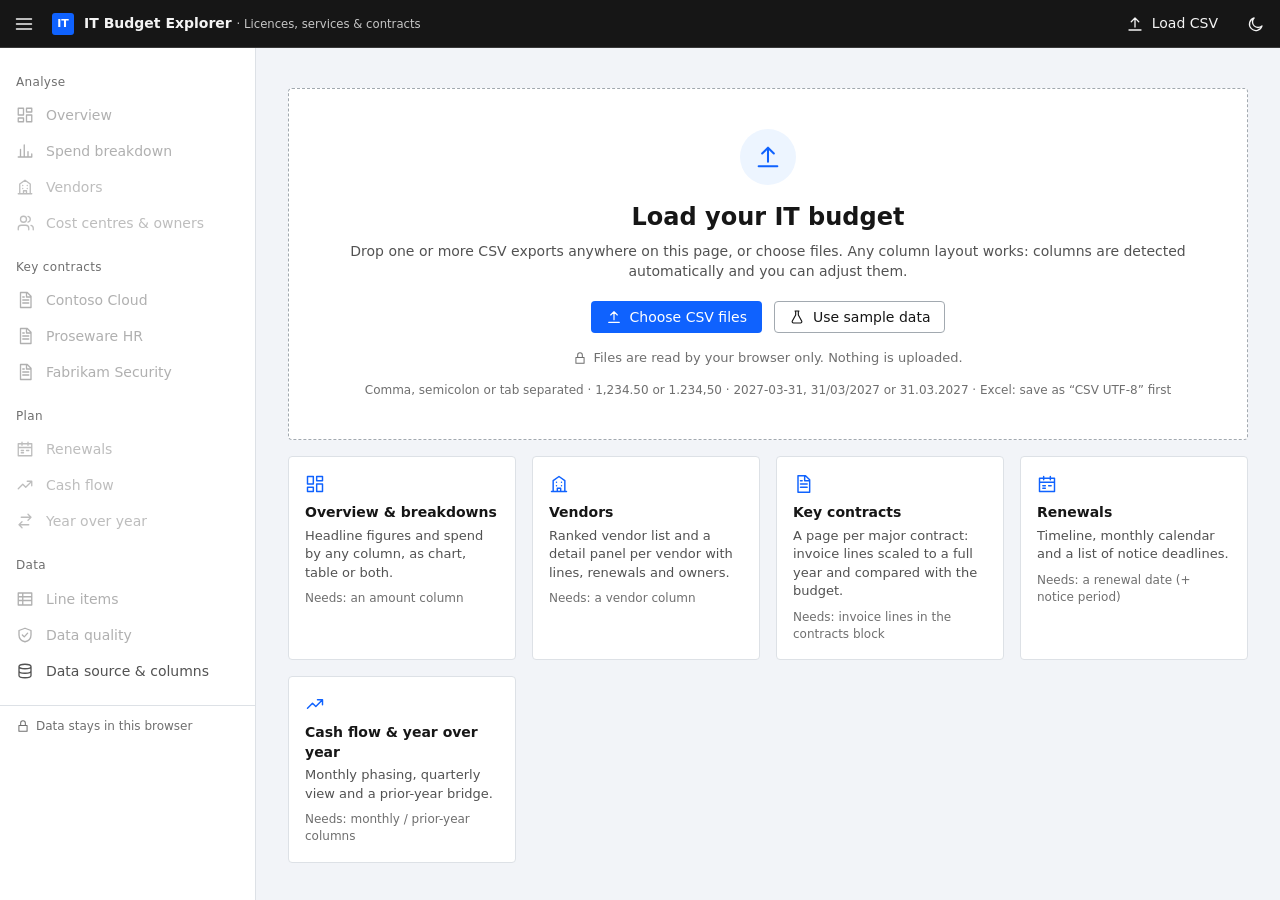
==== commit f5cea97e: "fix: take departments from the file's own columns - Vendors: when the file has no owner column, the " ====
--- a/projects/it-budget-dashboard/explorer/budget-explorer.html
+++ b/projects/it-budget-dashboard/explorer/budget-explorer.html
@@ -21,6 +21,7 @@
   --bar:#0f62fe; --other:#a8a8a8; --grid:#e8e8e8; --up:#da1e28; --down:#198038;
   --run:#0f62fe; --grow:#8a3ffc; --transform:#007d79; --rgt-ink:#ffffff;
   --c1:#6929c4; --c2:#1192e8; --c3:#005d5d; --c4:#9f1853; --c5:#fa4d56; --c6:#570408; --c7:#198038; --c8:#002d9c;
+  --c9:#ee538b; --c10:#b28600; --c11:#009d9a; --c12:#012749; --c13:#8a3800; --c14:#a56eff;
   --urg-passed:#da1e28; --urg-30:#eb6200; --urg-60:#d2a106; --urg-90:#8d8d8d; --urg-later:#78a9ff;
   --tag-red-bg:#ffd7d9; --tag-red:#a2191f; --tag-orange-bg:#ffe2cc; --tag-orange:#8a3800;
   --tag-yellow-bg:#fcf4d6; --tag-yellow:#684e00; --tag-green-bg:#defbe6; --tag-green:#0e6027;
@@ -36,6 +37,7 @@
   --bar:#4589ff; --other:#6f6f6f; --grid:#333333; --up:#fa4d56; --down:#42be65;
   --run:#78a9ff; --grow:#be95ff; --transform:#3ddbd9; --rgt-ink:#161616;
   --c1:#8a3ffc; --c2:#33b1ff; --c3:#08bdba; --c4:#ff7eb6; --c5:#fa4d56; --c6:#d4bbff; --c7:#6fdc8c; --c8:#4589ff;
+  --c9:#d12771; --c10:#d2a106; --c11:#007d79; --c12:#bae6ff; --c13:#ba4e00; --c14:#be95ff;
   --urg-later:#4589ff;
   --tag-red-bg:#a2191f; --tag-red:#ffd7d9; --tag-orange-bg:#8a3800; --tag-orange:#ffe2cc;
   --tag-yellow-bg:#684e00; --tag-yellow:#fcf4d6; --tag-green-bg:#0e6027; --tag-green:#defbe6;
@@ -49,6 +51,7 @@
   --bar:#4589ff; --other:#6f6f6f; --grid:#333333; --up:#fa4d56; --down:#42be65;
   --run:#78a9ff; --grow:#be95ff; --transform:#3ddbd9; --rgt-ink:#161616;
   --c1:#8a3ffc; --c2:#33b1ff; --c3:#08bdba; --c4:#ff7eb6; --c5:#fa4d56; --c6:#d4bbff; --c7:#6fdc8c; --c8:#4589ff;
+  --c9:#d12771; --c10:#d2a106; --c11:#007d79; --c12:#bae6ff; --c13:#ba4e00; --c14:#be95ff;
   --urg-later:#4589ff;
   --tag-red-bg:#a2191f; --tag-red:#ffd7d9; --tag-orange-bg:#8a3800; --tag-orange:#ffe2cc;
   --tag-yellow-bg:#684e00; --tag-yellow:#fcf4d6; --tag-green-bg:#0e6027; --tag-green:#defbe6;
@@ -300,7 +303,31 @@
 dl.kv dt { color:var(--text-2); padding-right:12px; }
 dl.kv dd { overflow-wrap:anywhere; }
 
+/* ---------- vendors ---------- */
+.owner-chip { display:inline-flex; align-items:center; gap:6px; height:22px; padding:0 9px 0 7px; border-radius:11px; font-size:12px; font-weight:500; white-space:nowrap; max-width:220px; overflow:hidden; text-overflow:ellipsis;
+  background:color-mix(in srgb, var(--oc) 16%, var(--layer)); border:1px solid color-mix(in srgb, var(--oc) 45%, var(--layer)); color:var(--text); }
+.owner-cell { display:inline-flex; gap:6px; align-items:center; }
+.donut-wrap { display:grid; grid-template-columns:176px minmax(0, 1fr); gap:16px; align-items:center; }
+.donut-wrap .dt-wrap { border-top:0; }
+#v-fn-table td, #v-fn-table th { padding-left:8px; padding-right:8px; }
+.donut { width:176px; height:176px; display:block; }
+.donut .slice { stroke:var(--layer); stroke-width:1.5; cursor:pointer; }
+.donut .slice:hover, .donut .slice:focus { filter:brightness(1.12); outline:none; stroke:var(--text); }
+.donut .donut-v { fill:var(--text); font-size:20px; font-weight:600; }
+.donut .donut-l { fill:var(--text-3); font-size:12px; }
+@media (max-width:640px) { .donut-wrap { grid-template-columns:1fr; justify-items:center; } .donut-wrap .dt-wrap { width:100%; } }
+.bands { display:grid; gap:2px; font-size:13px; }
+.band-row { display:grid; grid-template-columns:minmax(110px, 30%) 64px minmax(0, 1fr) 52px; gap:10px; align-items:center; background:none; border:0; border-radius:2px; padding:7px 6px; text-align:left; width:100%; color:inherit; }
+button.band-row:hover:not(:disabled) { background:var(--layer-hover); }
+button.band-row:disabled { cursor:default; opacity:.6; }
+.band-row .num { text-align:right; }
+.band-h { font-size:12px; color:var(--text-3); padding-top:0; }
+.band-bar { display:grid; grid-template-columns:minmax(40px, 1fr) 92px; gap:10px; align-items:center; }
+.band-bar .hb-track { height:14px; }
+
 /* ---------- key contracts ---------- */
+.kpis.dense { grid-template-columns:repeat(3, minmax(0, 1fr)); }
+@media (max-width:900px) { .kpis.dense { grid-template-columns:repeat(auto-fit, minmax(160px, 1fr)); } }
 .ct-cmp { display:grid; grid-template-columns:minmax(80px, 24%) minmax(40px, 1fr) 104px; gap:10px 12px; align-items:center; font-size:13px; }
 .ct-cmp .hb-track { height:20px; }
 .ct-cmp .hb-val { font-weight:600; }
@@ -312,6 +339,8 @@
 .ct-notes li + li { margin-top:6px; }
 .ct-bars .hb { grid-template-columns:minmax(110px, 42%) minmax(40px, 1fr) 92px 42px; }
 @media (max-width:640px) { .ct-bars .hb { grid-template-columns:minmax(80px, 42%) 1fr 84px; } }
+.dt tr.ended td { color:var(--text-3); }
+#ct-lines td, #ct-lines th { padding-left:9px; padding-right:9px; }
 .sub-h { font-size:13px; font-weight:600; margin:16px 16px 8px; }
 
 /* ---------- landing / empty states ---------- */
@@ -423,6 +452,7 @@
 <script type="application/json" id="contracts-json">
 { "contracts": [
   { "id": "contoso", "name": "Contoso Cloud", "match": "^contoso cloud$", "currency": "EUR",
+    "warning": "Sample contract: every figure on this page is fictional.",
     "notes": ["Consumption billing: the run-rate assumes October usage continues for the whole year.",
               "The budget includes a Q4 true-up on the 3-year commitment that is not on this invoice."],
     "invoices": [ { "ref": "INV-C-2026-10", "from": "2026-10-01", "to": "2026-10-31", "vat": 0, "vatLabel": "reverse charge", "total": 56500.00,
@@ -432,15 +462,37 @@
         { "product": "Object storage & backup", "qty": 400, "unit": "TB", "kind": "Storage", "amount": 6800.00 },
         { "product": "Network egress", "kind": "Network", "amount": 2150.00 },
         { "product": "Managed Kubernetes clusters", "qty": 6, "unit": "clusters", "kind": "Platform", "amount": 7200.00 },
-        { "product": "Enterprise support plan", "qty": 1, "kind": "Support", "amount": 4950.00 } ] } ] },
+        { "product": "Enterprise support plan", "qty": 1, "kind": "Support", "amount": 4950.00 } ] },
+      { "ref": "Quote CQ-2025 (replaced)", "short": "CQ-2025", "from": "2025-10-24", "to": "2026-10-23", "status": "superseded", "statusNote": "Replaced by the 3-year commitment.", "total": 300000.00,
+      "lines": [
+        { "product": "Reserved compute capacity (old rate)", "qty": 100, "unit": "vCPU", "kind": "Compute", "amount": 300000.00 } ] } ] },
+  { "id": "proseware", "name": "Proseware HR", "match": "^proseware hr$", "currency": "EUR",
+    "term": { "from": "2025-10-07", "to": "2027-10-06" },
+    "notes": ["One fee covers every module for up to 2,000 employees."],
+    "invoices": [ { "ref": "PW-2026", "from": "2026-10-07", "to": "2027-10-06", "total": 126000.00,
+      "lines": [
+        { "product": "HR & payroll suite, all modules", "qty": 2000, "unit": "employees", "kind": "Subscription", "amount": 126000.00,
+          "includes": ["Core HR", "Payroll", "Absence", "Performance", "Learning"] } ] } ] },
   { "id": "fabrikam", "name": "Fabrikam Security", "match": "^fabrikam security$", "currency": "USD",
     "fx": { "to": "EUR", "rate": 0.89, "note": "Illustrative rate for the fictional sample." },
-    "notes": ["The penetration test in the budget is a one-off and is not on this quarterly invoice."],
-    "invoices": [ { "ref": "FS-Q4-2026", "from": "2026-10-01", "to": "2026-12-31", "vat": 0, "total": 116600.00,
+    "term": { "from": "2026-10-01", "to": "2029-09-30" },
+    "schedule": [
+      { "label": "Year 1", "from": "2026-10-01", "to": "2027-09-30", "fee": 466400, "payment": 400000, "note": "Ramp-up discount on the first invoice." },
+      { "label": "Year 2", "from": "2027-10-01", "to": "2028-09-30", "fee": 466400, "payment": 466400 },
+      { "label": "Year 3", "from": "2028-10-01", "to": "2029-09-30", "fee": 466400, "payment": 532800, "note": "Discount paid back in the last year." } ],
+    "dates": [
+      { "date": "2026-09-15", "label": "Price-protection offer expired" },
+      { "from": "2027-07-03", "date": "2027-08-02", "label": "Report the endpoint count", "note": "Endpoints above 2,100 are billed from the next year." },
+      { "date": "2029-06-30", "label": "Last day to give notice", "note": "90 days before the contract ends." } ],
+    "notes": ["Endpoint licences are billed yearly in advance; the SOC service and retainer quarterly.", "The penetration test in the budget is a one-off and is not on these invoices."],
+    "invoices": [ { "ref": "FS-Q4-2026", "from": "2026-10-01", "to": "2026-12-31", "vat": 0, "total": 248900.00,
       "lines": [
-        { "product": "Endpoint detection & response", "qty": 2100, "unit": "endpoints", "kind": "Licences", "amount": 44100.00 },
+        { "product": "Endpoint detection & response", "qty": 2100, "unit": "endpoints", "kind": "Licences", "from": "2026-10-01", "to": "2027-09-30", "amount": 176400.00 },
         { "product": "Managed SOC service (24×7)", "qty": 1, "kind": "Services", "amount": 66000.00 },
-        { "product": "Incident response retainer", "qty": 40, "unit": "hours", "kind": "Services", "amount": 6500.00 } ] } ] }
+        { "product": "Incident response retainer", "qty": 40, "unit": "hours", "kind": "Services", "amount": 6500.00 } ] },
+      { "ref": "FS-ONB-2026", "from": "2026-01-01", "to": "2026-06-30", "status": "ended", "statusNote": "One-off onboarding, finished in June 2026.", "vat": 0, "total": 12000.00,
+      "lines": [
+        { "product": "Onboarding & detection tuning", "qty": 1, "kind": "Services", "amount": 12000.00 } ] } ] }
 ] }
 </script>
 <script>
@@ -456,7 +508,7 @@
 // ================================================================ 1. helpers
 const LOCALE = 'en-GB', SVGNS = 'http://www.w3.org/2000/svg', BLANK = '(blank)', DAY = 864e5;
 const MONTHS = ['jan','feb','mar','apr','may','jun','jul','aug','sep','oct','nov','dec'];
-const PALETTE = ['--c1','--c2','--c3','--c4','--c5','--c6','--c7','--c8'];
+const PALETTE = ['--c1','--c2','--c3','--c4','--c5','--c6','--c7','--c8','--c9','--c10','--c11','--c12','--c13','--c14'];
 const URGENCY = [
   { key:'passed', label:'Overdue', max:-1, color:'--urg-passed', tag:'red' },
   { key:'d30', label:'≤ 30 days', max:30, color:'--urg-30', tag:'orange' },
@@ -481,6 +533,8 @@
   warn:'M12 3l10 18H2zM12 10v5M12 18v.01',
 };
 const $ = (id) => document.getElementById(id);
+// data-upload="off" on the embedded data block (a curated build) removes every way to load other CSV files in the page
+const UPLOAD = (($('sample-csv') || {}).dataset || {}).upload !== 'off';
 function make(ns, tag, attrs, kids) {
   const el = ns ? document.createElementNS(ns, tag) : document.createElement(tag);
   for (const [k, v] of Object.entries(attrs || {})) {
@@ -787,7 +841,7 @@
   opts:{ label:'', currency:'', asOf:dayToISO(todayDay()), fyStart:0, dateOrder:'auto', dec:'auto' },
   recs:[], dims:[], colorDim:null, colorMap:new Map(),
   filters:{}, q:'', flag:null, page:'overview',
-  ui:{ ctSort:{ key:'annual', dir:-1 }, groupBy:null, splitBy:null, bdView:'both', bSort:{ key:'value', dir:-1 }, vSort:{ key:'value', dir:-1 }, oSort:{ key:'value', dir:-1 },
+  ui:{ vFn:null, ctSort:{ key:'annual', dir:-1 }, groupBy:null, splitBy:null, bdView:'both', bSort:{ key:'value', dir:-1 }, vSort:{ key:'value', dir:-1 }, oSort:{ key:'value', dir:-1 },
     cSort:{ key:'value', dir:-1 }, lSort:{ key:null, dir:-1 }, lPage:0, lSize:50, density:'compact', renTab:'timeline', renSeg:'all',
     rSort:{ key:'deadline', dir:1 }, yoyTab:'increases', ySort:{ key:'d', dir:-1 }, qSort:{ key:'sev', dir:1 }, drawerReturn:null },
 };
@@ -939,9 +993,9 @@
 // ================================================================ 5. shell: pages, nav, header, filters, drawer
 const CONTRACTS = readContracts();
 const PAGES = [
-  { id:'overview', label:'Overview', icon:'overview', group:'Analyse', render:pageOverview, insight:insOverview },
+  { id:'overview', label:'Overview', icon:'overview', group:'Analyse', render:pageOverview, insight:insOverview, noFilters:true },
   { id:'breakdown', label:'Spend breakdown', icon:'breakdown', group:'Analyse', render:pageBreakdown, insight:insBreakdown },
-  { id:'vendors', label:'Vendors', icon:'vendors', group:'Analyse', render:pageVendors, insight:insVendors,
+  { id:'vendors', label:'Vendors', icon:'vendors', group:'Analyse', render:pageVendors, insight:insVendors, noFilters:true,
     needs:() => S.map.vendor != null, needsText:'a vendor / supplier column' },
   { id:'organisation', label:'Cost centres & owners', icon:'org', group:'Analyse', render:pageOrganisation, insight:insOrg,
     needs:() => S.map.costcentre != null || S.map.owner != null, needsText:'a cost centre or owner column' },
@@ -1007,9 +1061,12 @@
   if (S.q && !r.row.join(' ').toLowerCase().includes(S.q.toLowerCase())) return false;
   return true;
 }
+// On a page without a filter bar (Overview, contract pages), clicking to filter opens Line items with that filter.
 function setFilter(ci, val) {
-  if (val == null || val === '' || S.filters[ci] === val) delete S.filters[ci]; else S.filters[ci] = val;
-  S.ui.lPage = 0; render();
+  const p = pageById(S.page), away = !!(p && p.noFilters && val != null && val !== '');
+  if (!away && (val == null || val === '' || S.filters[ci] === val)) delete S.filters[ci]; else S.filters[ci] = val;
+  S.ui.lPage = 0;
+  if (away) go('lines'); else render();
 }
 function clearFilters() { S.filters = {}; S.q = ''; S.flag = null; S.ui.lPage = 0; render(); }
 let qTimer;
@@ -1076,13 +1133,13 @@
       dsec('All fields from the file', kv(S.headers.map((hd, c) => [pretty(hd), r.row[c]]))),
     ],
     footer:[
-      S.map.vendor != null && r.vendor ? btn('Show only this vendor', 'secondary', () => { closeDrawer(); setFilter(S.map.vendor, cell(r, S.map.vendor)); }) : null,
+      S.map.vendor != null && r.vendor ? btn('Show only this vendor', 'secondary', () => { closeDrawer(); delete S.filters[S.map.vendor]; setFilter(S.map.vendor, cell(r, S.map.vendor)); }) : null,
       btn('Close', 'primary', closeDrawer),
     ],
   });
 }
 function vendorDrawer(g) {
-  const total = sum(S.recs.filter(matches), (r) => r.amount);
+  const p = pageById(S.page), total = sum(p && p.noFilters ? S.recs : S.recs.filter(matches), (r) => r.amount);
   const lines = [...g.recs].sort((a, b) => b.amount - a.amount);
   const cols = [
     { key:'item', label:'Line', render:(r) => r.item || `Row ${r.i + 1}` },
@@ -1092,7 +1149,7 @@
   ].filter(Boolean);
   openDrawer({
     title:g.key,
-    sub:`${g.count} line${g.count === 1 ? '' : 's'} · ${fmtPct(total ? g.value / total : 0, 1)} of filtered spend`,
+    sub:`${g.count} line${g.count === 1 ? '' : 's'} · ${fmtPct(total ? g.value / total : 0, 1)} of ${p && p.noFilters ? 'total' : 'filtered'} spend`,
     body:[
       h('div', { class:'stats' }, stat(label(), fmtMoney(g.value)),
         S.map.prior != null ? stat('Prior year', g.priorN ? fmtMoney(g.prior) : 'New') : null,
@@ -1102,7 +1159,7 @@
       S.map.owner != null ? dsec('Owners', g.owners.size ? [...g.owners].join(', ') : tag('No owner', 'yellow')) : null,
       dsec('Lines', dataTable({ cols, rows:lines, onRow:(r) => lineDrawer(r) })),
     ],
-    footer:[btn('Show only this vendor', 'secondary', () => { closeDrawer(); setFilter(S.map.vendor, g.key); }), btn('Close', 'primary', closeDrawer)],
+    footer:[btn('Show only this vendor', 'secondary', () => { closeDrawer(); delete S.filters[S.map.vendor]; setFilter(S.map.vendor, g.key); }), btn('Close', 'primary', closeDrawer)],
   });
 }
 
@@ -1134,7 +1191,7 @@
   if (!withLegend) return bar;
   return h('div', {}, bar, h('div', { class:'legend', style:'margin-top:8px' }, items.map(([k, v]) => h('span', {}, h('span', { class:'swatch', style:`background:${colorOf(k)}` }), `${k} `, h('b', {}, fmtC(v)), ` ${fmtPct(v / total)}`))));
 }
-function hbarList(items, { total, limit = 10, onClick, activeKey, colorFn }) {
+function hbarList(items, { total, limit = 10, onClick, activeKey, colorFn, hint = 'Click to filter.' }) {
   const box = h('div', { class:'hbars' });
   if (!items.length || !total) { box.append(h('div', { class:'empty-mini' }, 'No matching spend')); return box; }
   const shown = items.slice(0, limit), rest = items.slice(limit), restV = sum(rest, (x) => x.value);
@@ -1144,7 +1201,7 @@
     const kids = [h('span', { class:'hb-name', title:it.key }, it.key),
       h('span', { class:'hb-track' }, h('span', { class:'hb-fill', style:`width:${Math.max(0, it.value / max * 100)}%` + (colorFn && click ? `;background:${colorFn(it.key)}` : '') })),
       h('span', { class:'hb-val' }, fmtMoney(it.value)), h('span', { class:'hb-pct' }, fmtPct(it.value / total))];
-    return click ? h('button', { type:'button', class:'hb' + (active ? ' active' : ''), 'aria-pressed':String(active), title:`${it.key}: ${it.count} lines. Click to filter.`, onclick:() => onClick(it.key) }, kids)
+    return click ? h('button', { type:'button', class:'hb' + (active ? ' active' : ''), 'aria-pressed':String(active), title:`${it.key}: ${it.count} lines. ${hint}`, onclick:() => onClick(it.key) }, kids)
       : h('div', { class:'hb static' }, kids);
   };
   shown.forEach((it) => box.append(row(it, !!onClick)));
@@ -1342,19 +1399,27 @@
     meta:[q.errors ? tag(`${q.errors} errors`, 'red') : tag('No errors', 'green'), h('span', {}, `${q.warnings} warnings`)], hint:'Share of spend in rows without errors or warnings' }));
 
   const cards = [];
+  const dept = ['capability', 'costcentre', 'owner'].map((k) => S.map[k]).find((ci) => ci != null && S.dims.includes(ci));
+  if (S.colorDim == null && dept != null && total) {
+    const g = groupBy(recs, dept), cols = rankColors(dept);
+    cards.push(card({ title:`${g[0].key} is the largest ${low(dept)} at ${fmtPct(g[0].value / total)}`, sub:`Spend by ${low(dept)} · click a bar to list its lines`, id:'ov-dept',
+      body:[h('div', { class:'stack tall', role:'img', 'aria-label':g.map((x) => `${x.key} ${fmtPct(x.value / total)}`).join(', ') }, g.map((x) => h('span', { style:`width:${Math.max(0, x.value / total * 100)}%;background:${cols.get(x.key)}`, title:`${x.key}: ${fmtMoney(x.value)}` }))),
+        h('div', { style:'margin-top:12px' }, hbarList(g, { total, limit:15, onClick:(k) => setFilter(dept, k), colorFn:(k) => cols.get(k) || 'var(--other)', hint:'Click to list its lines.' }))],
+      foot:linkTo('breakdown', 'Open spend breakdown') }));
+  }
   if (S.colorDim != null && total) {
     const g = groupBy(recs, S.colorDim);
-    cards.push(card({ title:`${g[0].key} is the largest ${low(S.colorDim)} at ${fmtPct(g[0].value / total)}`, sub:`Spend by ${low(S.colorDim)} · click a bar to filter`,
-      body:[mixBar(new Map(g.map((x) => [x.key, x.value])), total, false), h('div', { style:'margin-top:12px' }, hbarList(g, { total, onClick:(k) => setFilter(S.colorDim, k), activeKey:S.filters[S.colorDim], colorFn:colorOf }))],
+    cards.push(card({ title:`${g[0].key} is the largest ${low(S.colorDim)} at ${fmtPct(g[0].value / total)}`, sub:`Spend by ${low(S.colorDim)} · click a bar to list its lines`,
+      body:[mixBar(new Map(g.map((x) => [x.key, x.value])), total, false), h('div', { style:'margin-top:12px' }, hbarList(g, { total, onClick:(k) => setFilter(S.colorDim, k), colorFn:colorOf, hint:'Click to list its lines.' }))],
       foot:linkTo('breakdown', 'Open spend breakdown') }));
   }
   if (S.map.vendor != null) {
     const g = vendorAgg(recs).filter((v) => v.value > 0);
-    cards.push(card({ title:g.length && total ? `${g[0].key} is the largest vendor at ${fmtPct(g[0].value / total)}` : 'Top vendors', sub:'Top 8 vendors by spend · click a bar to filter',
-      body:hbarList(g, { total, limit:8, onClick:(k) => setFilter(S.map.vendor, k), activeKey:S.filters[S.map.vendor] }), foot:linkTo('vendors', 'All vendors') }));
+    cards.push(card({ title:g.length && total ? `${g[0].key} is the largest vendor at ${fmtPct(g[0].value / total)}` : 'Top vendors', sub:`Top ${Math.min(15, g.length)} vendors by spend · click a bar for details`, id:'ov-vendors',
+      body:hbarList(g, { total, limit:15, onClick:(k) => vendorDrawer(g.find((v) => v.key === k)), hint:'Click for details.' }), foot:linkTo('vendors', 'All vendors') }));
   } else if (S.dims.length) {
     const ci = S.dims.find((d) => d !== S.colorDim) ?? S.dims[0];
-    cards.push(card({ title:`Spend by ${low(ci)}`, body:hbarList(groupBy(recs, ci), { total, limit:8, onClick:(k) => setFilter(ci, k), activeKey:S.filters[ci] }), foot:linkTo('breakdown', 'Open spend breakdown') }));
+    cards.push(card({ title:`Spend by ${low(ci)}`, body:hbarList(groupBy(recs, ci), { total, limit:15, onClick:(k) => setFilter(ci, k), hint:'Click to list its lines.' }), foot:linkTo('breakdown', 'Open spend breakdown') }));
   }
   if (S.map.renewal != null) {
     const due = recs.map((r) => ({ r, u:urgencyOf(r) })).filter((x) => x.u && x.u.max <= 90).sort((a, b) => a.u.days - b.u.days).slice(0, 6);
@@ -1443,38 +1508,149 @@
   return out;
 }
 
-// ---------- Vendors ----------
+// ---------- Vendors (no filter bar: always every row) ----------
+// colour per value of a column, by spend rank; the same map colours the donut and the owner chips
+function rankColors(ci) { const m = new Map(); groupBy(S.recs, ci).forEach((g, i) => m.set(g.key, cv(PALETTE[i % PALETTE.length]))); return m; }
+const ownerChip = (name, color, extra) => h('span', { class:'owner-chip', style:`--oc:${color}`, title:extra || name }, h('span', { class:'dot-sw', style:`background:${color}` }), name);
+// renewal date per budget line: the file's renewal column, else the day after the current term of a key contract that covers the line
+function renewalLookup() {
+  const byContract = new Map();
+  for (const c of CONTRACTS) {
+    const d = contractData(c);
+    if (d.termEnd != null) for (const r of d.matched) byContract.set(r, { day:d.termEnd + 1, note:d.termGiven ? `Day after the ${c.name} contract ends (${fmtDay(d.termEnd)})` : `Day after the current term on the ${c.name} invoices, which ends ${fmtDay(d.termEnd)}` });
+  }
+  return (r) => (r.renewal != null ? { day:r.renewal, note:'Renewal date from the budget file' + (r.notice != null ? ` · notice by ${fmtDay(r.deadline)}` : '') } : byContract.get(r) || null);
+}
+function vendorRenewal(g, ren, AS) {
+  const xs = g.recs.filter((r) => r.amount > 0).map(ren).filter(Boolean).sort((a, b) => a.day - b.day);
+  return xs.find((x) => x.day >= AS) || xs[xs.length - 1] || null;
+}
+// spend-size bands; the thresholds scale with the size of the budget (250k … 10k for a budget in the millions)
+function sizeBands(vendors, total) {
+  const k = Math.pow(10, Math.floor(Math.log10(Math.max(total, 1))) - 6), cuts = [250e3, 100e3, 50e3, 25e3, 10e3].map((x) => x * k);
+  const bands = [{ lo:cuts[0], hi:Infinity, label:`${fmtC(cuts[0])} and more` }];
+  for (let i = 1; i < cuts.length; i++) bands.push({ lo:cuts[i], hi:cuts[i - 1], label:`${fmtC(cuts[i])} – ${fmtC(cuts[i - 1])}` });
+  bands.push({ lo:-Infinity, hi:cuts[4], label:`Under ${fmtC(cuts[4])}` });
+  for (const b of bands) { b.vendors = vendors.filter((v) => v.value >= b.lo && v.value < b.hi); b.value = sum(b.vendors, (v) => v.value); }
+  // the "long tail": vendors under 25k, or under 50k / 100k when fewer than 3 vendors are that small
+  const tailCut = [cuts[3], cuts[2], cuts[1]].find((c) => vendors.filter((v) => v.value < c).length >= 3) ?? cuts[3];
+  return { bands, tailCut, tail:vendors.filter((v) => v.value < tailCut) };
+}
+function donut(items, { size = 210, thick = 36, label: aria, center = [], onClick }) {
+  const R = size / 2, r0 = R - thick, total = sum(items, (x) => x.value) || 1;
+  const g = s('svg', { viewBox:`0 0 ${size} ${size}`, class:'donut', role:'img', 'aria-label':aria });
+  const pt = (a, r) => `${(R + r * Math.cos(a)).toFixed(2)} ${(R + r * Math.sin(a)).toFixed(2)}`;
+  let a = -Math.PI / 2;
+  for (const it of items) {
+    const f = it.value / total; if (!(f > 0)) continue;
+    const a1 = a + f * 2 * Math.PI - (f >= 0.9999 ? 0.0001 : 0), big = f > 0.5 ? 1 : 0;
+    const path = s('path', { d:`M${pt(a, R)} A${R} ${R} 0 ${big} 1 ${pt(a1, R)} L${pt(a1, r0)} A${r0} ${r0} 0 ${big} 0 ${pt(a, r0)} Z`, style:`fill:${it.color}`, class:'slice', tabindex:0,
+      onclick:onClick ? () => onClick(it) : null, onkeydown:onClick ? (e) => { if (e.key === 'Enter') onClick(it); } : null });
+    withTip(path, () => [it.key, fmtMoney(it.value), `${fmtPct(f, 1)} of vendor spend` + (it.n != null ? ` · ${it.n} vendor${it.n === 1 ? '' : 's'}` : ''), onClick ? 'Click for its vendors' : null]);
+    g.append(path); a = a1;
+  }
+  center.forEach((t, i) => g.append(s('text', { x:R, y:R + (i - (center.length - 1) / 2) * 20 + 6, 'text-anchor':'middle', class:i === 0 ? 'donut-v' : 'donut-l' }, t)));
+  return g;
+}
+function vendorListDrawer(title, sub, vendors, all, footer) {
+  const t = sum(vendors, (v) => v.value);
+  openDrawer({ title, sub,
+    body:dataTable({ cols:[{ key:'key', label:'Vendor', cls:'strong wrap' }, { key:'value', label:label(), num:true, render:(v) => fmtMoney(v.value) }, { key:'share', label:'Share', num:true, render:(v) => fmtPct(t ? v.value / t : 0, 1) }],
+      rows:vendors, onRow:(v) => vendorDrawer(all.find((x) => x.key === v.key) || v), foot:['Total', fmtMoney(t), '100%'] }),
+    footer:[footer, btn('Close', 'primary', closeDrawer)] });
+}
 function insVendors(recs) {
   const g = vendorAgg(recs).filter((v) => v.value > 0), t = sum(g, (v) => v.value);
   if (!t) return 'No matching spend.';
-  const top = (n) => fmtPct(sum(g.slice(0, n), (v) => v.value) / t);
-  return `${g.length} vendors. The top 5 account for ${top(5)} of spend and the top 10 for ${top(10)}.`;
+  const top = (n) => fmtPct(sum(g.slice(0, n), (v) => v.value) / t), sb = sizeBands(g, t);
+  return `${g.length} vendors. The top 10 take ${top(10)} of spend, while ${sb.tail.length} vendors under ${fmtC(sb.tailCut)} each add up to ${fmtPct(sum(sb.tail, (v) => v.value) / t)}.`;
 }
 function pageVendors(recs) {
-  const all = vendorAgg(recs), total = sum(all, (v) => v.value);
-  const out = [];
+  const all = vendorAgg(recs), pos = all.filter((v) => v.value > 0), total = sum(all, (v) => v.value), AS = asOfDay();
+  const ren = renewalLookup(), vren = new Map(all.map((v) => [v, vendorRenewal(v, ren, AS)]));
+  // the coloured "who" column: the owner, or else the capability / cost centre column (the same colours as the pie chart)
+  const chipKey = ['owner', 'capability', 'costcentre'].find((k) => S.map[k] != null), chipCi = chipKey ? S.map[chipKey] : null;
+  const oc = chipKey ? rankColors(chipCi) : null, sb = sizeBands(pos, total);
+  const whoOf = (v) => { const m = new Map(); for (const r of v.recs) if (r.amount > 0 && r.row[chipCi]) m.set(r.row[chipCi], (m.get(r.row[chipCi]) || 0) + r.amount); return [...m].sort((a, b) => b[1] - a[1]).map(([k]) => k); };
+  const soon = pos.filter((v) => { const x = vren.get(v); return x && x.day >= AS && x.day - AS <= 90; }), anyRen = [...vren.values()].some(Boolean);
+  const top = (n) => (total ? sum(pos.slice(0, n), (v) => v.value) / total : 0);
+  const out = [h('div', { class:'kpis' },
+    kpi({ id:'v-count', label:'Vendors with spend', value:fmtInt(pos.length), raw:pos.length, meta:h('span', {}, `${fmtMoney(total)} in total`) }),
+    kpi({ id:'v-top10', label:'Top 10 vendors', value:fmtPct(top(10)), raw:top(10), meta:h('span', {}, `of spend · top 5: ${fmtPct(top(5))}`) }),
+    kpi({ id:'v-tail', label:`Vendors under ${fmtC(sb.tailCut)}`, value:fmtInt(sb.tail.length), raw:sb.tail.length,
+      meta:h('span', {}, `${fmtPct(total ? sum(sb.tail, (v) => v.value) / total : 0, 1)} of spend between them`), hint:'Small contracts: candidates to consolidate or move to a standard tool' }),
+    kpi({ id:'v-renew', label:'Renewing in the next 90 days', value:anyRen ? fmtInt(soon.length) : '—', raw:anyRen ? soon.length : null,
+      meta:h('span', { title:soon.map((v) => v.key).join(', ') }, !anyRen ? 'No renewal dates in the data yet' : soon.length ? `${fmtMoney(sum(soon, (v) => v.value))}: ${soon.slice(0, 3).map((v) => v.key).join(', ')}${soon.length > 3 ? '…' : ''}` : 'None in the next 90 days') }))];
+
+  // functional view: spend by budget owner (or capability / cost centre), as a donut with its key
+  const fns = [['owner', 'Budget owner'], ['capability', 'Capability'], ['costcentre', 'Cost centre']].filter(([k]) => S.map[k] != null && S.prof[S.map[k]].uniq > 1);
+  const cards = [];
+  if (fns.length && total) {
+    if (!fns.some(([k]) => k === S.ui.vFn)) S.ui.vFn = fns[0][0];
+    const ci = S.map[S.ui.vFn], colors = S.ui.vFn === chipKey ? oc : rankColors(ci), fnName = fns.find(([k]) => k === S.ui.vFn)[1];
+    const groups = groupBy(recs.filter((r) => r.amount > 0), ci).map((g) => ({ ...g, color:colors.get(g.key) || 'var(--other)', n:new Set(g.recs.map((r) => cell(r, S.map.vendor))).size }));
+    const open = (g) => vendorListDrawer(g.key, `${fmtMoney(g.value)} · ${fmtPct(g.value / total, 1)} of vendor spend · ${g.n} vendor${g.n === 1 ? '' : 's'}`, vendorAgg(g.recs).filter((v) => v.value > 0), all,
+      btn('List its lines', 'secondary', () => { closeDrawer(); setFilter(ci, g.key); }));
+    const fnsOf = (v) => [...new Set(v.recs.filter((r) => r.amount > 0 && r.row[ci]).map((r) => r.row[ci]))];
+    const shared = pos.filter((v) => fnsOf(v).length > 1);
+    cards.push(card({ title:`${groups[0].key}: ${fmtPct(groups[0].value / total)} of vendor spend`, id:'v-fn-card',
+      sub:`Spend by ${fnName.toLowerCase()} · click a slice or row for its vendors`,
+      body:[fns.length > 1 ? h('div', { style:'margin-bottom:12px' }, segmented(fns.map(([k, l]) => [k, l]), S.ui.vFn, (k) => { S.ui.vFn = k; render(); }, 'Group the chart by', 'v-fn')) : null,
+        h('div', { class:'donut-wrap' },
+        donut(groups, { label:groups.map((g) => `${g.key} ${fmtPct(g.value / total)}`).join(', '), center:[fmtC(total), `${pos.length} vendors`], onClick:open }),
+        dataTable({ cols:[
+          { key:'key', label:fnName, render:(g) => h('span', { class:'sw-label' }, h('span', { class:'swatch', style:`background:${g.color}` }), g.key) },
+          { key:'value', label:'Spend', num:true, render:(g) => h('span', { title:fmtMoney(g.value) }, fmtC(g.value)) },
+          { key:'share', label:'Share', num:true, render:(g) => fmtPct(g.value / total, 1) },
+          { key:'n', label:'Vendors', num:true }], rows:groups, onRow:open, maxHeight:'300px', id:'v-fn-table' })),
+        shared.length ? h('p', { class:'ct-gap', id:'v-shared' }, icon('info', 14), ` ${shared.length} vendor${shared.length === 1 ? ' is' : 's are'} bought by more than one ${fnName.toLowerCase()}: `,
+          shared.slice(0, 3).map((v, i) => [i ? '; ' : '', h('b', {}, v.key), ` (${fnsOf(v).join(', ')})`]), shared.length > 3 ? `; and ${shared.length - 3} more` : '', '. A chance to combine contracts.') : null] }));
+  }
+  // long tail: how many vendors, and how much spend, in each size band
+  if (pos.length) {
+    const maxV = Math.max(...sb.bands.map((b) => b.value), 1);
+    cards.push(card({ title:`${sb.tail.length} of ${pos.length} vendors are under ${fmtC(sb.tailCut)} each: ${fmtPct(total ? sum(sb.tail, (v) => v.value) / total : 0)} of spend`, id:'v-bands',
+      sub:'Vendors grouped by their yearly spend · click a band for its vendors',
+      body:h('div', { class:'bands' },
+        h('div', { class:'band-row band-h' }, h('span', {}, 'Yearly spend per vendor'), h('span', { class:'num' }, 'Vendors'), h('span', {}, 'Spend'), h('span', { class:'num' }, 'Share')),
+        sb.bands.map((b, i) => h('button', { type:'button', class:'band-row', id:'v-band-' + i, disabled:!b.vendors.length, title:b.vendors.length ? `${b.label}: open the ${b.vendors.length} vendors` : null,
+          onclick:() => vendorListDrawer(b.label, `${b.vendors.length} vendors · ${fmtMoney(b.value)} · ${fmtPct(total ? b.value / total : 0, 1)} of spend`, b.vendors, all) },
+          h('span', { class:'band-l' }, b.label), h('span', { class:'num strong' }, fmtInt(b.vendors.length)),
+          h('span', { class:'band-bar' }, h('span', { class:'hb-track' }, h('span', { class:'hb-fill', style:`width:${b.value / maxV * 100}%;background:${b.lo >= sb.tailCut ? 'var(--bar)' : 'var(--other)'}` })), h('span', { class:'hb-val' }, fmtMoney(b.value))),
+          h('span', { class:'num muted' }, fmtPct(total ? b.value / total : 0, 1)))),
+        (() => { const big = sb.bands.slice(0, 2).flatMap((b) => b.vendors); return big.length ? h('p', { class:'ct-gap' }, `At the other end, ${big.length} vendor${big.length === 1 ? '' : 's'} at ${fmtC(sb.bands[1].lo)} or more make${big.length === 1 ? 's' : ''} up ${fmtPct(total ? sum(big, (v) => v.value) / total : 0)} of spend.`) : null; })()) }));
+  }
+  if (cards.length) out.push(h('div', { class:'grid g2' }, cards));
+
   const cols = [
     { key:'rank', label:'#', num:true, sortVal:(v) => -v.value, render:(v) => all.indexOf(v) + 1 },
     { key:'key', label:'Vendor', cls:'strong wrap' },
-    { key:'count', label:'Lines', num:true },
     { key:'value', label:label(), num:true, cls:'strong', render:(v) => fmtMoney(v.value) },
     { key:'share', label:'Share', num:true, sortVal:(v) => v.value, render:(v) => fmtPct(total ? v.value / total : 0, 1) },
   ];
   if (S.map.prior != null) cols.push({ key:'chg', label:'vs prior', num:true, sortVal:(v) => (v.priorN && v.prior ? (v.value - v.prior) / v.prior : null),
     render:(v) => (!v.priorN || !v.prior ? tag('New', 'purple') : h('span', { style:`color:${v.value > v.prior ? 'var(--up)' : v.value < v.prior ? 'var(--down)' : 'inherit'}` }, fmtSignedPct(v.prior ? (v.value - v.prior) / v.prior : null))) });
-  if (S.colorDim != null) cols.push({ key:'mix', label:`Mix by ${low(S.colorDim)}`, sortable:false, render:(v) => (v.value ? h('span', { class:'stack mini' }, [...v.parts.entries()].map(([k, x]) => h('span', { style:`width:${Math.max(0, x / v.value * 100)}%;background:${colorOf(k)}`, title:`${k}: ${fmtMoney(x)}` }))) : '') });
-  if (S.map.renewal != null) cols.push({ key:'next', label:'Next deadline', sortVal:(v) => (v.next ? v.next.deadline : null), render:(v) => (v.next ? h('div', {}, urgTag(v.nextU), h('div', { class:'muted', style:'font-size:12px;margin-top:2px' }, fmtDay(v.next.deadline))) : h('span', { class:'muted' }, '—')) });
-  if (S.map.owner != null) cols.push({ key:'owners', label:'Owner', sortVal:(v) => [...v.owners].join(), render:(v) => (v.owners.size === 0 ? tag('No owner', 'yellow') : v.owners.size === 1 ? [...v.owners][0] : `${[...v.owners][0]} +${v.owners.size - 1}`) });
-  out.push(card({ title:'All vendors', sub:'Click a vendor to open its lines, renewals and owners', flush:true,
+  cols.push({ key:'renewal', label:'Renewal', sortVal:(v) => (vren.get(v) ? vren.get(v).day : null), render:(v) => {
+    const x = vren.get(v); if (!x) return h('span', { class:'muted' }, '—');
+    const d = Math.round(x.day - AS);
+    return h('div', { title:x.note, style:'white-space:nowrap' }, fmtDay(x.day), h('div', { style:'margin-top:2px' }, d < 0 ? tag(`${-d} days ago`, 'red') : d <= 90 ? tag(`in ${d} days`, 'orange') : h('span', { class:'muted', style:'font-size:12px' }, `in ${d} days`)));
+  } });
+  if (oc) cols.push({ key:'owners', label:chipKey === 'owner' ? 'Owner' : hdr(chipCi), sortVal:(v) => whoOf(v).join(), render:(v) => {
+    const os = whoOf(v);
+    return !os.length ? tag(chipKey === 'owner' ? 'No owner' : 'None', 'yellow') : h('span', { class:'owner-cell' }, ownerChip(os[0], oc.get(os[0]) || 'var(--other)', os.join(', ')), os.length > 1 ? h('span', { class:'muted', title:os.join(', ') }, `+${os.length - 1}`) : null);
+  } });
+  out.push(card({ title:'All vendors', sub:'Click a vendor to open its lines, renewal and owners', flush:true,
     body:dataTable({ cols, rows:sortRows(all, cols, S.ui.vSort), sort:S.ui.vSort, onSort:sorter('vSort'), onRow:(v) => vendorDrawer(v), maxHeight:'620px', id:'vendor-table',
-      foot:cols.map((c, i) => (i === 1 ? `Total (${all.length})` : c.key === 'value' ? fmtMoney(total) : c.key === 'count' ? fmtInt(recs.length) : '')) }) }));
+      foot:cols.map((c, i) => (i === 1 ? `Total (${all.length})` : c.key === 'value' ? fmtMoney(total) : c.key === 'share' ? '100%' : '')) }) }));
   return out;
 }
 
 // ---------- Key contracts (one page per contract, from its invoice lines) ----------
 // Data: <script type="application/json" id="contracts-json"> { "contracts": [ { id, name, nav?, match, related?, currency?,
-//   fx?:{ to, rate, note }, notes?:[…], invoices:[ { ref, from?, to?, vat?, vatLabel?, total?, lines:[ { product, qty?, unit?, kind?,
-//   from?, to?, months?, amount } ] } ] } ] }. A line's service period (its own, or the invoice's) sets how often it is billed;
+//   fx?:{ to, rate, note }, notes?:[…], invoices:[ { ref, short?, from?, to?, vat?, vatLabel?, total?, status?, statusNote?, lines:[ { product,
+//   qty?, unit?, kind?, from?, to?, months?, amount, status?, note? } ] } ], term?:{ from, to }, warning?, schedule?:[ { label, from, to,
+//   fee, payment?, note? } ], dates?:[ { date, from?, label, note? } ] } ] }. status "ended" (not renewed) or "superseded" (replaced by a
+//   later order) = shown but left out of the run-rate. schedule = the contract years; dates = key dates (a window when "from" is given). A line's service period (its own, or the invoice's) sets how often it is billed;
 //   the annual cost is amount × 12 / months: 1 month ×12, a quarter ×4, a year ×1. "match" is a regular expression tested
 //   against the vendor column to find the budget lines; "related" lists other rows that mention the contract, not counted.
 function readContracts() {
@@ -1498,6 +1674,7 @@
   const amount = +l.amount || 0, qty = +l.qty > 0 ? +l.qty : null;
   const factor = months ? 12 / months : null, annual = factor == null ? null : amount * factor;
   return { ...l, inv, product:l.product || 'Unnamed line', kind:l.kind || 'Other', from, to, months, amount, qty, factor, annual,
+    ended:['ended', 'superseded'].includes(l.status || inv.status), superseded:(l.status || inv.status) === 'superseded', endNote:l.statusNote || inv.statusNote || '',
     perUnitMonth:qty && months ? amount / qty / months : null, perUnitYear:qty && annual != null ? annual / qty : null };
 }
 const fmtFactor = (f) => (f == null ? '—' : '×' + (Math.abs(f - Math.round(f)) < 0.005 ? Math.round(f) : f.toFixed(2)));
@@ -1512,7 +1689,8 @@
   return curFmt.get(k).format(x);
 }
 function contractData(c) {
-  const lines = c.invoices.flatMap((inv) => inv.lines);
+  const all = c.invoices.flatMap((inv) => inv.lines), lines = all.filter((l) => !l.ended), ended = all.filter((l) => l.ended);
+  const current = c.invoices.filter((inv) => inv.lines.some((l) => !l.ended));
   const re = (src) => { try { return src ? new RegExp(src, 'i') : null; } catch (e) { return null; } };
   const mRe = re(c.match), rRe = re(c.related), recs = ready() ? S.recs : [];
   const matched = mRe ? recs.filter((r) => mRe.test(S.map.vendor != null ? r.vendor : r.row.join(' '))) : [];
@@ -1524,10 +1702,16 @@
   const annual = sum(lines, (l) => l.annual), budget = sum(matched, (r) => r.amount);
   const annualB = lines.length && rate != null ? annual * rate : null;
   const ms = [...new Set(lines.map((l) => l.months))];
-  const cadence = c.invoices.length === 1 && ms.length === 1 && ms[0] ? ({ 1:'monthly', 3:'quarterly', 6:'half-yearly', 12:'annual' }[ms[0]] || `${+ms[0].toFixed(1)}-month`) : null;
+  const cadence = current.length === 1 && ms.length === 1 && ms[0] ? ({ 1:'monthly', 3:'quarterly', 6:'half-yearly', 12:'annual' }[ms[0]] || `${+ms[0].toFixed(1)}-month`) : null;
   const kinds = [...lines.reduce((m, l) => m.set(l.kind, (m.get(l.kind) || 0) + (l.annual || 0)), new Map())].sort((a, b) => b[1] - a[1]);
   const kindColor = new Map(kinds.map(([k], i) => [k, cv(PALETTE[i % PALETTE.length])]));
-  return { lines, matched, related, budget, bc, ic, needFx, rate, rateFrom:!needFx ? null : mine > 0 ? 'mine' : fileRate ? 'file' : null, fileRate,
+  for (const l of ended) if (!kindColor.has(l.kind)) kindColor.set(l.kind, 'var(--other)');
+  // end of the current term: the latest end date among current lines billed for 6 months or more (not monthly or quarterly)
+  const long = lines.filter((l) => l.months >= 6 && l.to && isFinite(isoToDay(l.to)));
+  const termGiven = c.term && c.term.to && isFinite(isoToDay(c.term.to));
+  const termEnd = termGiven ? isoToDay(c.term.to) : long.length ? Math.max(...long.map((l) => isoToDay(l.to))) : null;
+  const renewable = ended.filter((l) => !l.superseded), replaced = ended.filter((l) => l.superseded);
+  return { all, lines, ended, renewable, replaced, current, endedAnnual:sum(renewable, (l) => l.annual), termEnd, termGiven:!!termGiven, matched, related, budget, bc, ic, needFx, rate, rateFrom:!needFx ? null : mine > 0 ? 'mine' : fileRate ? 'file' : null, fileRate,
     invoiced:sum(lines, (l) => l.amount), annual, annualB, gap:annualB != null && matched.length ? budget - annualB : null,
     cadence, factor:cadence ? 12 / ms[0] : null, kinds, kindColor, unscaled:lines.filter((l) => l.annual == null) };
 }
@@ -1539,10 +1723,13 @@
 function insContract(c) {
   const d = contractData(c);
   const bud = d.matched.length ? `the ${fmtMoney(d.budget)} budget` : 'the budget (no matching budget line found)';
+  if (!d.lines.length && d.ended.length) return `Every invoice added has ended, so there is no current run-rate. ${d.matched.length ? `Budget: ${fmtMoney(d.budget)}.` : ''}`;
   if (!d.lines.length) return `No invoice added yet. ${d.matched.length ? `Budget: ${fmtMoney(d.budget)} in ${d.matched.length} line${d.matched.length === 1 ? '' : 's'}.` : 'No matching budget line found.'}`;
-  const head = d.cadence ? `The ${d.cadence} invoice of ${fmtIn(d.invoiced, d.ic)} comes to` : `${d.lines.length} invoice lines come to`;
-  return `${head} ${fmtIn(d.annual, d.ic)} a year at current quantities` + (d.gap == null ? `; compare with ${bud}.`
-    : `, ${fmtMoney(Math.abs(d.gap))} ${d.gap >= 0 ? 'below' : 'above'} ${bud}` + (d.needFx ? ` (at 1 ${d.ic} = ${d.rate} ${d.bc}).` : '.'));
+  const head = d.cadence === 'annual' ? 'The current annual invoice comes to' : d.cadence ? `The ${d.cadence} invoice of ${fmtIn(d.invoiced, d.ic)} comes to` : `${d.lines.length} current invoice lines come to`;
+  return `${head} ${fmtIn(d.annual, d.ic)} a year before VAT` + (d.gap == null ? `; compare with ${bud}.`
+    : `, ${fmtMoney(Math.abs(d.gap))} ${d.gap >= 0 ? 'below' : 'above'} ${bud}` + (d.needFx ? ` (at 1 ${d.ic} = ${d.rate} ${d.bc}).` : '.'))
+    + (d.ended.length ? ` ${d.ended.length} line${d.ended.length === 1 ? '' : 's'} from ended or replaced orders ${d.ended.length === 1 ? 'is' : 'are'} not counted.` : '')
+    + (d.termEnd != null ? ` The ${d.termGiven ? 'contract' : 'current term'} ends ${fmtDay(d.termEnd)}.` : '');
 }
 function invoiceDrawer(c, d, lines) {
   const l0 = lines[0], annual = sum(lines, (l) => l.annual), invoiced = sum(lines, (l) => l.amount);
@@ -1558,17 +1745,58 @@
         ['Months billed', l.months != null ? +l.months.toFixed(2) : null], ['Invoiced', fmtIn(l.amount, d.ic, 2)],
         ['Scaled to a year', l.factor != null ? `${fmtFactor(l.factor)} = ${fmtIn(l.annual, d.ic, 2)}` : 'No service period, not scaled'],
         ['Per unit per month', l.perUnitMonth != null ? fmtIn(l.perUnitMonth, d.ic, 2) : null], ['Per unit per year', l.perUnitYear != null ? fmtIn(l.perUnitYear, d.ic, 2) : null],
+        ['Status', l.ended ? `${l.superseded ? 'Replaced by a later order' : 'Ended'}, not counted in the run-rate${l.endNote ? '. ' + l.endNote : ''}` : 'Current'],
         l.note ? ['Note', l.note] : null]))),
     ],
     footer:[btn('Close', 'primary', closeDrawer)],
   });
 }
+// key dates: a single date, or a window ("from" … "date"); status relative to the as-of date
+function keyDates(c, AS) {
+  return (c.dates || []).map((x) => ({ ...x, a:isoToDay(x.from || x.date), b:isoToDay(x.date) })).filter((x) => isFinite(x.a) && isFinite(x.b)).map((x) => {
+    const st = x.b < AS ? { k:'passed', t:tag('Passed', 'gray') } : x.a <= AS ? { k:'open', t:tag(`Open · ${Math.round(x.b - AS)} days left`, 'orange') }
+      : { k:'up', t:tag(`${x.from ? 'Opens in' : 'In'} ${Math.round(x.a - AS)} days`, x.a - AS <= 90 ? 'orange' : 'blue') };
+    return { ...x, st };
+  }).sort((p, q) => (p.st.k === 'open' ? AS : p.a) - (q.st.k === 'open' ? AS : q.a));
+}
+function datesCard(c, AS) {
+  const xs = keyDates(c, AS); if (!xs.length) return null;
+  const n = xs.find((x) => x.st.k !== 'passed'), when = (x) => (x.from ? `${fmtDay(x.a)} – ${fmtDay(x.b)}` : fmtDay(x.b));
+  return card({ title:n ? (n.st.k === 'open' ? `${n.label}: open until ${fmtDay(n.b)}` : `Next: ${n.label}, ${fmtDay(n.a)}`) : 'Key dates', sub:`From the contract · status as of ${fmtDay(AS)}`, flush:true, id:'ct-dates-card',
+    body:dataTable({ id:'ct-dates', rows:[...xs].sort((p, q) => p.a - q.a), rowClass:(x) => (x.st.k === 'passed' ? 'ended' : ''), cols:[
+      { key:'when', label:'Date', render:(x) => h('span', { style:'white-space:nowrap' }, when(x)) },
+      { key:'label', label:'What', cls:'wrap', render:(x) => h('div', {}, h('div', { class:'strong' }, x.label), x.note ? h('div', { class:'muted' }, x.note) : null) },
+      { key:'st', label:'Status', render:(x) => x.st.t }] }) });
+}
+// contract years: yearly fee and, when it differs, what is invoiced in each year
+function scheduleCard(c, d, AS) {
+  const rows = (c.schedule || []).map((x) => ({ ...x, a:isoToDay(x.from), b:isoToDay(x.to) })).filter((x) => isFinite(x.a) && isFinite(x.b)).sort((p, q) => p.a - q.a);
+  if (!rows.length) return null;
+  const pay = rows.some((x) => x.payment != null), amt = (x) => +(x.payment ?? x.fee) || 0, next = rows.find((x) => x.a > AS);
+  const fee = sum(rows, (x) => +x.fee || 0), paid = sum(rows, amt), left = sum(rows.filter((x) => x.a > AS), amt);
+  const off = next && next.payment != null && next.fee ? next.payment / next.fee - 1 : 0;
+  const st = (x) => (x.b < AS ? tag('Past', 'gray') : x.a <= AS ? tag('Current', 'green') : x === next ? tag('Next', 'blue') : tag('Later', 'gray'));
+  const cols = [
+    { key:'label', label:'Year', cls:'strong', render:(x) => h('span', { style:'white-space:nowrap' }, x.label) },
+    { key:'a', label:'Period', render:(x) => h('span', { style:'white-space:nowrap' }, `${fmtDay(x.a)} – ${fmtDay(x.b)}`) },
+    { key:'fee', label:'Yearly fee', num:true, render:(x) => fmtIn(x.fee, d.ic) },
+    pay ? { key:'payment', label:'Invoiced', num:true, render:(x) => fmtIn(amt(x), d.ic) } : null,
+    { key:'st', label:'Status', render:st },
+    rows.some((x) => x.note) ? { key:'note', label:'Note', cls:'wrap muted', render:(x) => x.note || '' } : null,
+  ].filter(Boolean);
+  return card({ id:'ct-schedule', flush:true,
+    title:next ? `Next invoice: ${fmtIn(amt(next), d.ic)} on ${fmtDay(next.a)}` + (Math.abs(off) > 0.05 ? `, ${fmtPct(Math.abs(off))} ${off > 0 ? 'more' : 'less'} than the yearly fee` : '') : 'Contract years',
+    sub:`${rows.length} contract years · ${fmtIn(fee, d.ic)} in fees · ${fmtIn(left, d.ic)} still to be invoiced after ${fmtDay(AS)}`,
+    body:dataTable({ id:'ct-schedule-table', cols, rows, rowClass:(x) => (x.b < AS ? 'ended' : ''), foot:cols.map((x) => (x.key === 'label' ? 'Total' : x.key === 'fee' ? fmtIn(fee, d.ic) : x.key === 'payment' ? fmtIn(paid, d.ic) : '')) }) });
+}
 function pageContract(c) {
-  const d = contractData(c), out = [], has = d.lines.length > 0;
+  const d = contractData(c), out = [], has = d.lines.length > 0, any = d.all.length > 0;
   const budLbl = d.matched.length ? [...new Set(d.matched.map((r) => r.vendor || r.item))].join(', ') : '';
   out.push(h('div', { class:'kpis' },
     kpi({ id:'ct-annual', label:'Annual cost at current run-rate', value:has ? fmtIn(d.annual, d.ic, 0, true) : '—', raw:has ? d.annual : null,
-      meta:h('span', {}, !has ? 'No invoice added yet' : d.cadence ? `${fmtFactor(d.factor)} the ${d.cadence} invoice of ${fmtIn(d.invoiced, d.ic, 2)}` : `${d.lines.length} lines, each scaled to 12 months`),
+      meta:[h('span', {}, !has ? (any ? 'Every invoice added has ended' : 'No invoice added yet') : d.cadence ? `${fmtFactor(d.factor)} the ${d.cadence} invoice of ${fmtIn(d.invoiced, d.ic, 2)}` : `${d.lines.length} lines, each scaled to 12 months`),
+        d.ended.length ? h('span', {}, 'Not counted: ' + [d.renewable.length ? `${d.renewable.length} ended line${d.renewable.length === 1 ? '' : 's'} (${fmtIn(d.endedAnnual, d.ic)} a year if renewed)` : null,
+          d.replaced.length ? `${d.replaced.length} line${d.replaced.length === 1 ? '' : 's'} from a replaced order` : null].filter(Boolean).join('; ')) : null],
       hint:'Each invoice line × 12 ÷ months in its service period. Assumes today’s quantities and prices for a full year. Excludes VAT.' }),
     kpi({ id:'ct-budget', label:`Budget${S.opts.label ? ' (' + S.opts.label + ')' : ''}`, value:d.matched.length ? fmtC(d.budget) : '—', raw:d.matched.length ? d.budget : null,
       meta:h('span', { title:budLbl }, d.matched.length ? `${d.matched.length} line${d.matched.length === 1 ? '' : 's'}: ${budLbl}` : 'No matching budget line') }),
@@ -1576,11 +1804,25 @@
       meta:h('span', {}, d.rate == null ? 'Enter an exchange rate below' : `At 1 ${d.ic} = ${d.rate} ${d.bc}${d.rateFrom === 'mine' ? ' (your rate)' : ' (assumed)'}`) }) : null,
     kpi({ id:'ct-gap', label:d.gap != null && d.gap < 0 ? 'Run-rate over budget' : 'Budget headroom', value:d.gap == null ? '—' : fmtC(Math.abs(d.gap)), raw:d.gap, alert:d.gap != null && d.gap < 0,
       meta:d.gap == null ? h('span', {}, !has ? 'Needs invoice lines' : !d.matched.length ? 'Needs a budget line' : 'Needs an exchange rate')
-        : [tag(d.gap >= 0 ? 'Budget covers the run-rate' : 'Run-rate exceeds budget', d.gap >= 0 ? 'green' : 'red'), h('span', {}, `${fmtPct(d.budget ? Math.abs(d.gap) / d.budget : 0, 1)} of budget`)] })));
+        : [tag(d.gap >= 0 ? 'Budget covers the run-rate' : 'Run-rate exceeds budget', d.gap >= 0 ? 'green' : 'red'), h('span', {}, `${fmtPct(d.budget ? Math.abs(d.gap) / d.budget : 0, 1)} of budget`)] }),
+    d.termEnd != null ? (() => { const days = Math.round(d.termEnd - asOfDay()); return kpi({ id:'ct-term', label:d.termGiven ? 'Contract ends' : 'Current term ends', value:fmtDay(d.termEnd), raw:dayToISO(d.termEnd),
+      meta:[tag(days < 0 ? `${-days} days ago` : `${days} days left`, days < 0 ? 'red' : days <= 90 ? 'orange' : 'gray'), h('span', {}, `as of ${fmtDay(asOfDay())}`)],
+      hint:d.termGiven ? 'End of the contract term in the order form.' : 'Latest end date among current lines billed for 6 months or more. Check the notice period in the contract.' }); })() : null,
+    (() => { const n = keyDates(c, asOfDay()).find((x) => x.st.k !== 'passed'); return n ? kpi({ id:'ct-next', label:'Next key date', value:fmtDay(n.st.k === 'open' ? n.b : n.a), raw:dayToISO(n.st.k === 'open' ? n.b : n.a),
+      meta:[n.st.t, h('span', { title:n.note || n.label }, n.label)] }) : null; })()));
+  if (out[0].childElementCount >= 6) out[0].classList.add('dense');
+  if (c.warning) out.unshift(h('div', { class:'notice warn', id:'ct-warning' }, icon('warn'), h('span', {}, c.warning)));
   if (d.unscaled.length) out.push(h('div', { class:'notice warn' }, icon('warn'), h('span', {}, `${d.unscaled.length} invoice line${d.unscaled.length === 1 ? ' has' : 's have'} no service period, so ${d.unscaled.length === 1 ? 'it is' : 'they are'} not scaled to a year: ${d.unscaled.map((l) => l.product).join(', ')}.`)));
 
   const cards = [];
-  if (has) {
+  const single = has && new Set(d.lines.map((l) => l.product)).size === 1 ? d.lines[0] : null;
+  if (single) {
+    const l = single, inc = d.lines.flatMap((x) => x.includes || []);
+    cards.push(card({ title:`One ${d.cadence || 'yearly'} fee: ${fmtIn(d.annual, d.ic)} a year`, id:'ct-single', sub:l.product,
+      body:[kv([['Quantity', l.qty != null ? `${fmtInt(l.qty)}${l.unit ? ' ' + l.unit : ''}` : null], ['Per unit per year', l.perUnitYear != null ? fmtIn(l.perUnitYear, d.ic, 2) : null],
+        ['Service period', l.from && l.to ? `${fmtDay(isoToDay(l.from))} – ${fmtDay(isoToDay(l.to))}` : null], l.note ? ['Note', l.note] : null]),
+        inc.length ? [h('div', { class:'sub-h', style:'margin:14px 0 6px' }, `Included (${inc.length})`), h('ul', { class:'ct-notes', id:'ct-includes' }, inc.map((x) => h('li', {}, x)))] : null] }));
+  } else if (has) {
     const groups = [...d.lines.reduce((m, l) => { const g = m.get(l.product) || { key:l.product, kind:l.kind, value:0, lines:[] }; g.value += l.annual || 0; g.lines.push(l); return m.set(l.product, g); }, new Map()).values()].sort((a, b) => b.value - a.value);
     const max = Math.max(...groups.map((g) => g.value), 1), [k0, v0] = d.kinds[0];
     cards.push(card({ title:d.kinds.length > 1 ? `${k0}: ${fmtPct(d.annual ? v0 / d.annual : 0)} of the annual cost` : `${groups[0].key}: ${fmtPct(d.annual ? groups[0].value / d.annual : 0)} of the annual cost`,
@@ -1592,6 +1834,8 @@
           h('span', { class:'hb-name', title:g.key }, g.key), h('span', { class:'hb-track' }, h('span', { class:'hb-fill', style:`width:${Math.max(0, g.value / max * 100)}%;background:${d.kindColor.get(g.kind)}` })),
           h('span', { class:'hb-val' }, fmtIn(g.value, d.ic)), h('span', { class:'hb-pct' }, fmtPct(d.annual ? g.value / d.annual : 0))))),
       ] }));
+  } else if (any) {
+    cards.push(emptyState('invoice', `No current invoice for ${c.name}`, 'Every invoice added has ended. Add the latest invoice to see the run-rate.'));
   } else {
     cards.push(emptyState('invoice', `No invoice added for ${c.name} yet`, 'Add the invoice lines (product, quantity, service period and amount) to the contracts block in this file. This page then scales them to a full year and compares them with the budget.'));
   }
@@ -1623,33 +1867,38 @@
       d.related.length ? [h('div', { class:'sub-h' }, 'Related lines (not counted)'), dataTable({ cols:bcols, rows:d.related, onRow:(r) => lineDrawer(r), id:'ct-related-table' })] : null,
     ] }));
   out.push(h('div', { class:'grid g2' }, cards));
-
-  if (has) {
+  for (const x of [scheduleCard(c, d, asOfDay()), datesCard(c, asOfDay())]) if (x) out.push(h('div', { class:'grid' }, x));
+
+  if (any) {
     const multi = c.invoices.length > 1;
     const cols = [
-      { key:'product', label:'Product', cls:'wrap', render:(l) => h('div', {}, h('div', { class:'sw-label strong' }, h('span', { class:'swatch', style:`background:${d.kindColor.get(l.kind)}` }), l.product), h('div', { class:'muted' }, l.kind)) },
-      multi ? { key:'ref', label:'Invoice', sortVal:(l) => l.inv.ref, render:(l) => l.inv.ref } : null,
+      { key:'product', label:'Product', cls:'wrap', render:(l) => h('div', {}, h('div', { class:'sw-label strong' }, h('span', { class:'swatch', style:`background:${d.kindColor.get(l.kind)}` }), l.product), h('div', { class:'muted' }, l.kind), l.ended ? h('div', { style:'margin-top:4px' }, tag(l.superseded ? 'Replaced · not counted' : `Ended ${l.to ? fmtDay(isoToDay(l.to)) : ''} · not counted`, 'gray', l.endNote)) : null) },
+      multi ? { key:'ref', label:'Invoice', sortVal:(l) => l.inv.short || l.inv.ref, render:(l) => h('span', { title:l.inv.ref, style:'white-space:nowrap' }, l.inv.short || l.inv.ref) } : null,
       { key:'qty', label:'Quantity', num:true, render:(l) => (l.qty == null ? '—' : `${fmtInt(l.qty)}${l.unit ? ' ' + l.unit : ''}`) },
       { key:'from', label:'Service period', sortVal:(l) => l.from || '', render:(l) => (l.from && l.to ? `${fmtDay(isoToDay(l.from))} – ${fmtDay(isoToDay(l.to))}` : '—') },
-      { key:'amount', label:`Invoiced (${d.ic})`, num:true, render:(l) => fmtIn(l.amount, '', 2) },
+      { key:'amount', label:'Invoiced', num:true, render:(l) => fmtIn(l.amount, '', 2) },
       { key:'factor', label:'To a year', num:true, render:(l) => fmtFactor(l.factor) },
-      { key:'annual', label:`Per year (${d.ic})`, num:true, cls:'strong', render:(l) => fmtIn(l.annual, '', 2) },
-      { key:'perUnitMonth', label:'Per unit / month', num:true, render:(l) => fmtIn(l.perUnitMonth, '', 2) },
-      { key:'share', label:'Share', num:true, sortVal:(l) => l.annual, render:(l) => fmtPct(d.annual && l.annual != null ? l.annual / d.annual : null, 1) },
+      { key:'annual', label:'Per year', num:true, cls:'strong', render:(l) => fmtIn(l.annual, '', 2) },
+      { key:'perUnitMonth', label:'Unit / month', num:true, render:(l) => fmtIn(l.perUnitMonth, '', 2) },
+      { key:'share', label:'Share', num:true, sortVal:(l) => l.annual, render:(l) => (l.ended ? '—' : fmtPct(d.annual && l.annual != null ? l.annual / d.annual : null, 1)) },
     ].filter(Boolean);
     const checks = c.invoices.map((inv) => {
       const lines = sum(inv.lines, (l) => l.amount), net = inv.total != null ? +inv.total - (+inv.vat || 0) : null;
       const vat = inv.vat != null ? ` · VAT ${fmtIn(+inv.vat, d.ic, 2)}${inv.vatLabel ? ' (' + inv.vatLabel + ')' : ''}, not included` : ' · excludes VAT';
-      return h('span', {}, `${inv.ref}: `, net == null ? `${fmtIn(lines, d.ic, 2)} in lines` : Math.abs(lines - net) < 0.005 ? tag(`Lines add up to ${fmtIn(net, d.ic, 2)}`, 'green') : tag(`Lines ${fmtIn(lines, d.ic, 2)} ≠ invoice ${fmtIn(net, d.ic, 2)}`, 'red'), vat);
+      const over = inv.lines.length && inv.lines.every((l) => l.ended);
+      return h('span', { style:'display:block' }, over ? [tag(inv.status === 'superseded' ? 'Replaced, not counted' : 'Ended, not counted', 'gray', inv.statusNote), ' '] : null, `${inv.ref}: `, net == null ? `${fmtIn(lines, d.ic, 2)} in lines` : Math.abs(lines - net) < 0.005 ? tag(`Lines add up to ${fmtIn(net, d.ic, 2)}`, 'green') : tag(`Lines ${fmtIn(lines, d.ic, 2)} ≠ invoice ${fmtIn(net, d.ic, 2)}`, 'red'), vat);
     });
-    out.push(card({ title:`Invoice lines scaled to a year: ${fmtIn(d.annual, d.ic, 2)}`, sub:'Amount × 12 ÷ months in the service period · click a row for details', flush:true, id:'ct-lines-card',
+    out.push(card({ title:`Invoice lines scaled to a year: ${fmtIn(d.annual, d.ic, 2)}`, sub:`Amounts in ${d.ic || 'invoice currency'}, before VAT · per year = invoiced × 12 ÷ months in the service period · click a row for details`, flush:true, id:'ct-lines-card',
       body:[h('div', { class:'table-bar', style:'justify-content:flex-start' }, checks),
-        dataTable({ cols, rows:sortRows(d.lines, cols, S.ui.ctSort), sort:S.ui.ctSort, onSort:sorter('ctSort'), onRow:(l) => invoiceDrawer(c, d, [l]), id:'ct-lines',
-          foot:cols.map((x, i) => (i === 0 ? `Total (${d.lines.length} lines)` : x.key === 'amount' ? fmtIn(d.invoiced, '', 2) : x.key === 'annual' ? fmtIn(d.annual, '', 2) : x.key === 'share' ? '100%' : '')) })] }));
+        dataTable({ cols, rows:sortRows(d.lines, cols, S.ui.ctSort).concat(sortRows(d.ended, cols, S.ui.ctSort)), sort:S.ui.ctSort, onSort:sorter('ctSort'), onRow:(l) => invoiceDrawer(c, d, [l]), id:'ct-lines', rowClass:(l) => (l.ended ? 'ended' : ''),
+          foot:cols.map((x, i) => (i === 0 ? `Total (${d.lines.length} current line${d.lines.length === 1 ? '' : 's'}${d.ended.length ? `; ${d.ended.length} not counted` : ''})` : x.key === 'amount' ? fmtIn(d.invoiced, '', 2) : x.key === 'annual' ? fmtIn(d.annual, '', 2) : x.key === 'share' ? '100%' : '')) })] }));
   }
   const notes = [
     'Each invoice line is scaled to 12 months from its service period: a month ×12, a quarter ×4, a year ×1. This assumes today’s quantities and prices stay the same for the whole year. Amounts exclude VAT.',
     d.needFx ? (d.rate != null ? `The run-rate is converted to ${d.bc} at 1 ${d.ic} = ${d.rate} ${d.bc} (${d.rateFrom === 'mine' ? 'your rate' : 'assumed; replace it with your budget rate'}).` : `Enter an exchange rate to compare the ${d.ic} invoice with the ${d.bc} budget.`) : null,
+    d.renewable.length ? `${d.renewable.length} line${d.renewable.length === 1 ? '' : 's'} from ended invoices ${d.renewable.length === 1 ? 'is' : 'are'} shown but not counted. Renewed at the same price, ${d.renewable.length === 1 ? 'it' : 'they'} would add ${fmtIn(d.endedAnnual, d.ic)} a year.` : null,
+    d.replaced.length ? `${d.replaced.length} line${d.replaced.length === 1 ? '' : 's'} from an order that was replaced ${d.replaced.length === 1 ? 'is' : 'are'} shown for comparison but not counted.` : null,
+    d.termEnd != null ? (d.termGiven ? `The contract runs ${c.term.from ? fmtDay(isoToDay(c.term.from)) + ' – ' : 'until '}${fmtDay(d.termEnd)}.` : `The current term ends ${fmtDay(d.termEnd)}: the latest end date among current lines billed for 6 months or more.`) : null,
     `The budget is the ${matchText(c, d)}${d.related.length ? `; ${d.related.length} other row${d.related.length === 1 ? '' : 's'} mentioning the contract ${d.related.length === 1 ? 'is' : 'are'} listed as related but not counted` : ''}.`,
     ...(c.notes || []),
   ].filter(Boolean);
@@ -1874,7 +2123,7 @@
   if (S.map.amount == null) out.push(h('div', { class:'notice warn' }, icon('warn'), h('span', {}, 'Choose which column holds the budget amount, then select Apply.')));
   out.push(h('div', { class:'grid g2' },
     card({ title:'Loaded data', sub:'Read in this browser only. Nothing is uploaded.', flush:true,
-      actions:[btn('Replace…', 'secondary sm', openPicker, 'upload'), btn('Sample data', 'ghost sm', loadSample)],
+      actions:UPLOAD ? [btn('Replace…', 'secondary sm', openPicker, 'upload'), btn('Sample data', 'ghost sm', loadSample)] : null,
       body:dataTable({ id:'file-table', rows:reconcile(), cols:[
         { key:'name', label:'File', cls:'wrap' },
         { key:'rows', label:'Line rows', num:true, render:(f) => fmtInt(f.rows) },
@@ -1933,7 +2182,7 @@
     h('div', { class:'hero' }, h('div', { class:'hero-icon' }, icon('upload', 28)),
       h('h1', { class:'page-t' }, 'Load your IT budget'),
       h('p', { class:'page-s' }, 'Drop one or more CSV exports anywhere on this page, or choose files. Any column layout works: columns are detected automatically and you can adjust them.'),
-      h('div', { class:'btn-row' }, btn('Choose CSV files', 'primary', openPicker, 'upload', { id:'landing-open' }), btn($('sample-csv').dataset.button || 'Use sample data', 'secondary', loadSample, 'flask', { id:'landing-sample' })),
+      h('div', { class:'btn-row' }, UPLOAD ? btn('Choose CSV files', 'primary', openPicker, 'upload', { id:'landing-open' }) : null, btn($('sample-csv').dataset.button || 'Use sample data', 'secondary', loadSample, 'flask', { id:'landing-sample' })),
       h('p', { class:'privacy' }, icon('lock', 14), 'Files are read by your browser only. Nothing is uploaded.'),
       h('p', { class:'card-s', style:'margin-top:12px' }, 'Comma, semicolon or tab separated · 1,234.50 or 1.234,50 · 2027-03-31, 31/03/2027 or 31.03.2027 · Excel: save as “CSV UTF-8” first')),
     h('div', { class:'features' }, feats.map(([ic, t, d, n]) => h('div', { class:'feature' }, icon(ic, 20), h('h3', {}, t), h('p', {}, d), h('div', { class:'needs' }, n)))));
@@ -1953,7 +2202,7 @@
   renderNav(); renderTopbar();
   let page = pageById(S.page) || PAGES[0];
   if (S.loaded && !ready()) page = pageById('source');
-  const recs = ready() ? S.recs.filter(matches) : [];
+  const recs = !ready() ? [] : page.noFilters ? S.recs : S.recs.filter(matches); // pages without a filter bar always show everything
   const content = h('div', { class:'page' });
   if (!S.loaded) content.append(landing());
   else {
@@ -2059,9 +2308,9 @@
 function exportCsv(recs) { downloadCsv(S.headers, recs.map((r) => r.row), 'budget-filtered.csv'); }
 function exportContract(c) {
   const d = contractData(c), r2 = (x) => (x == null ? '' : x.toFixed(2));
-  const header = ['Contract', 'Invoice', 'Product', 'Kind', 'Quantity', 'Unit', 'Service from', 'Service to', 'Months billed', `Invoiced (${d.ic})`, 'Annual factor', `Annual (${d.ic})`, `Per unit per month (${d.ic})`]
+  const header = ['Contract', 'Invoice', 'Status', 'Product', 'Kind', 'Quantity', 'Unit', 'Service from', 'Service to', 'Months billed', `Invoiced (${d.ic})`, 'Annual factor', `Annual (${d.ic})`, `Per unit per month (${d.ic})`]
     .concat(d.needFx ? [`Annual (${d.bc}, at ${d.rate ?? 'no rate'})`] : []);
-  downloadCsv(header, d.lines.map((l) => [c.name, l.inv.ref, l.product, l.kind, l.qty ?? '', l.unit || '', l.from || '', l.to || '', l.months == null ? '' : +l.months.toFixed(2), r2(l.amount),
+  downloadCsv(header, d.all.map((l) => [c.name, l.inv.ref, l.superseded ? 'Replaced (not counted)' : l.ended ? 'Ended (not counted)' : 'Current', l.product, l.kind, l.qty ?? '', l.unit || '', l.from || '', l.to || '', l.months == null ? '' : +l.months.toFixed(2), r2(l.amount),
     l.factor == null ? '' : +l.factor.toFixed(4), r2(l.annual), r2(l.perUnitMonth)].concat(d.needFx ? [d.rate != null && l.annual != null ? r2(l.annual * d.rate) : ''] : [])), `contract-${c.id}-annualised.csv`);
 }
 
@@ -2077,28 +2326,31 @@
 });
 $('nav-scrim').addEventListener('click', () => document.body.classList.remove('nav-open'));
 if (store.get('navCollapsed')) document.body.classList.add('nav-collapsed');
-$('tb-load').addEventListener('click', openPicker);
+$('tb-load').hidden = !UPLOAD;
+if (UPLOAD) $('tb-load').addEventListener('click', openPicker);
 $('tb-theme').addEventListener('click', () => {
   const root = document.documentElement;
   const dark = root.dataset.theme ? root.dataset.theme === 'dark' : matchMedia('(prefers-color-scheme: dark)').matches;
   root.dataset.theme = dark ? 'light' : 'dark'; store.set('theme', root.dataset.theme);
 });
 if (store.get('theme')) document.documentElement.dataset.theme = store.get('theme');
-$('file-input').addEventListener('change', (e) => { if (e.target.files.length) readFiles(e.target.files); e.target.value = ''; });
+if (UPLOAD) $('file-input').addEventListener('change', (e) => { if (e.target.files.length) readFiles(e.target.files); e.target.value = ''; });
 $('scrim').addEventListener('click', closeDrawer);
 $('main').addEventListener('scroll', hideTip, { passive:true });
 document.addEventListener('keydown', (e) => { if (e.key === 'Escape') { hideTip(); closeDrawer(); document.body.classList.remove('nav-open'); } });
 let dragDepth = 0;
+if (UPLOAD) {
 addEventListener('dragenter', (e) => { if ([...(e.dataTransfer?.types || [])].includes('Files')) { dragDepth++; document.body.classList.add('dragging'); } });
 addEventListener('dragleave', () => { if (--dragDepth <= 0) { dragDepth = 0; document.body.classList.remove('dragging'); } });
 addEventListener('dragover', (e) => e.preventDefault());
 addEventListener('drop', (e) => { e.preventDefault(); dragDepth = 0; document.body.classList.remove('dragging'); if (e.dataTransfer.files.length) readFiles(e.dataTransfer.files); });
+}
 addEventListener('hashchange', route);
 route();
 if ($('sample-csv').dataset.autoload === 'true') loadSample();
 
 // for automated tests and DevTools
-window.BudgetExplorer = { S, parseCSV, parseNum, parseDate, guessMapping, computeBridge, loadSample, go, CONTRACTS, contractData, periodMonths };
+window.BudgetExplorer = { S, parseCSV, parseNum, parseDate, guessMapping, computeBridge, loadSample, go, CONTRACTS, contractData, periodMonths, UPLOAD };
 })();
 </script>
 </body>
